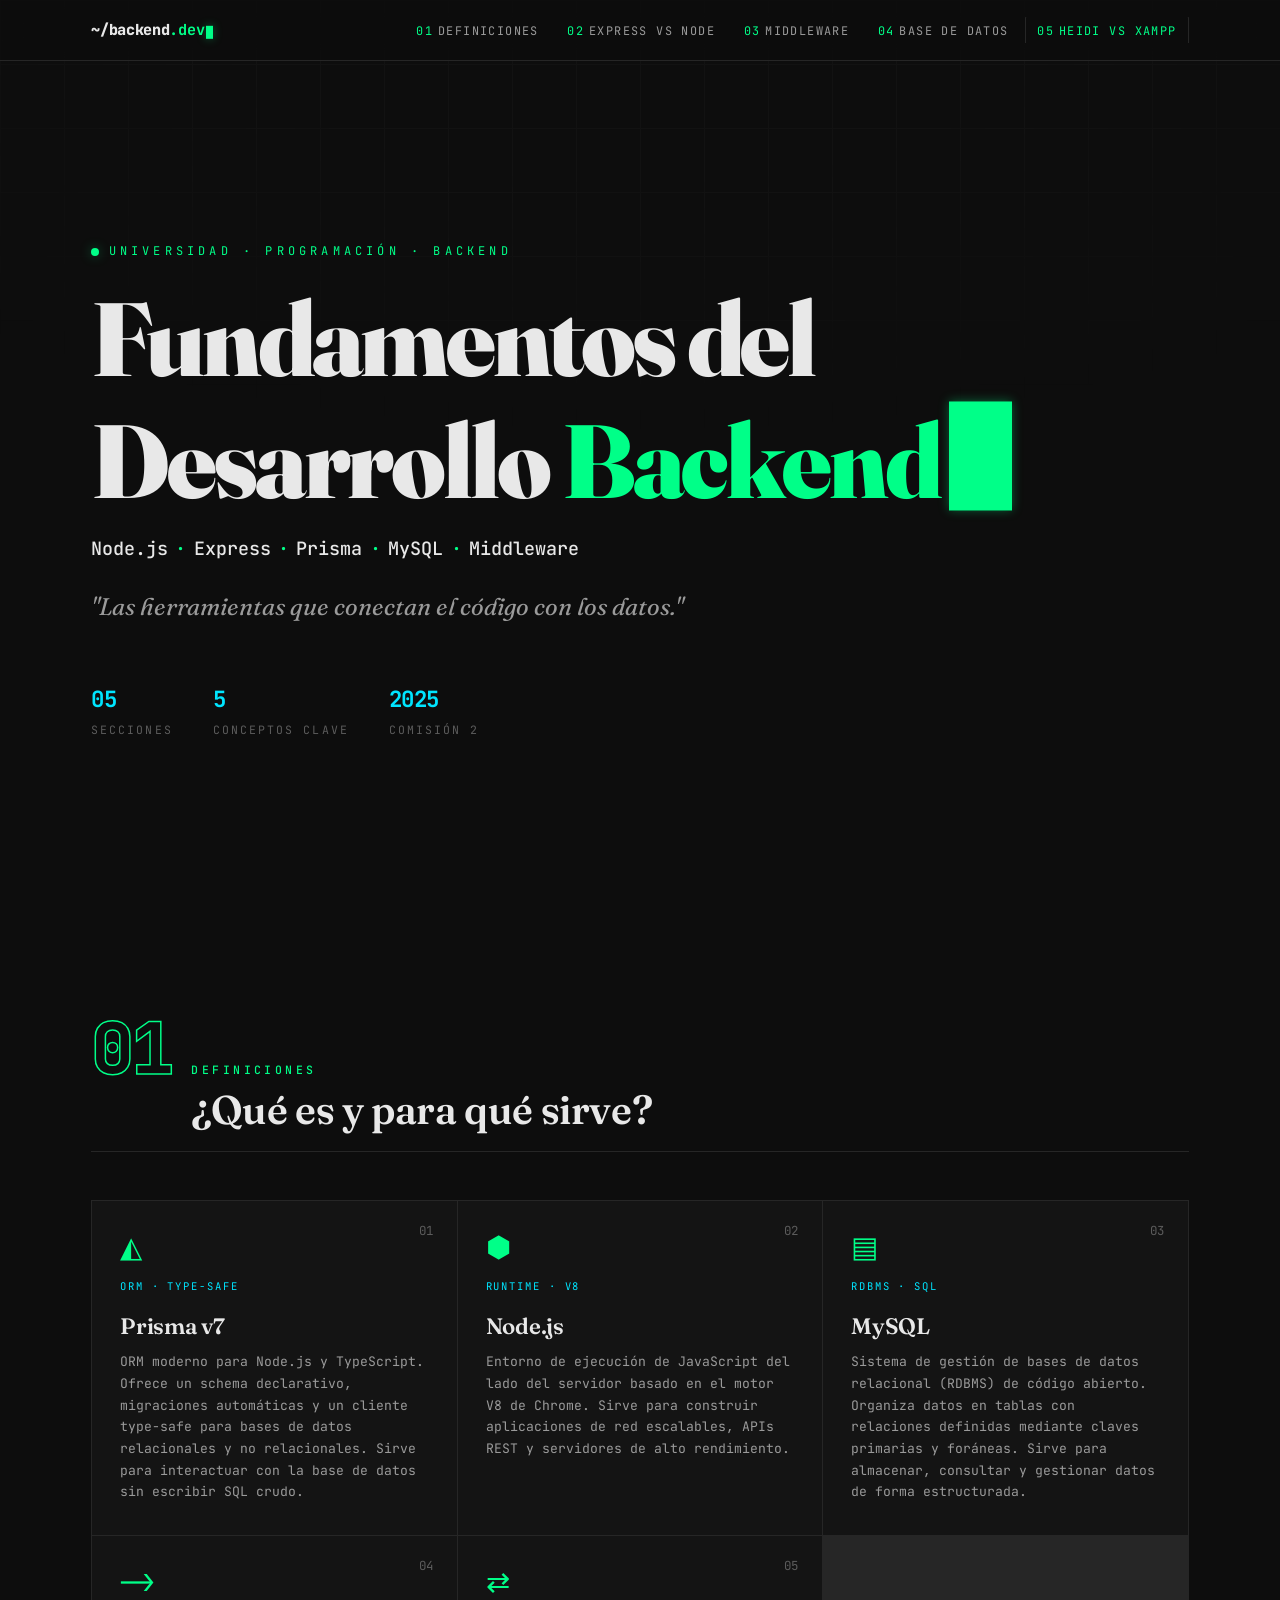
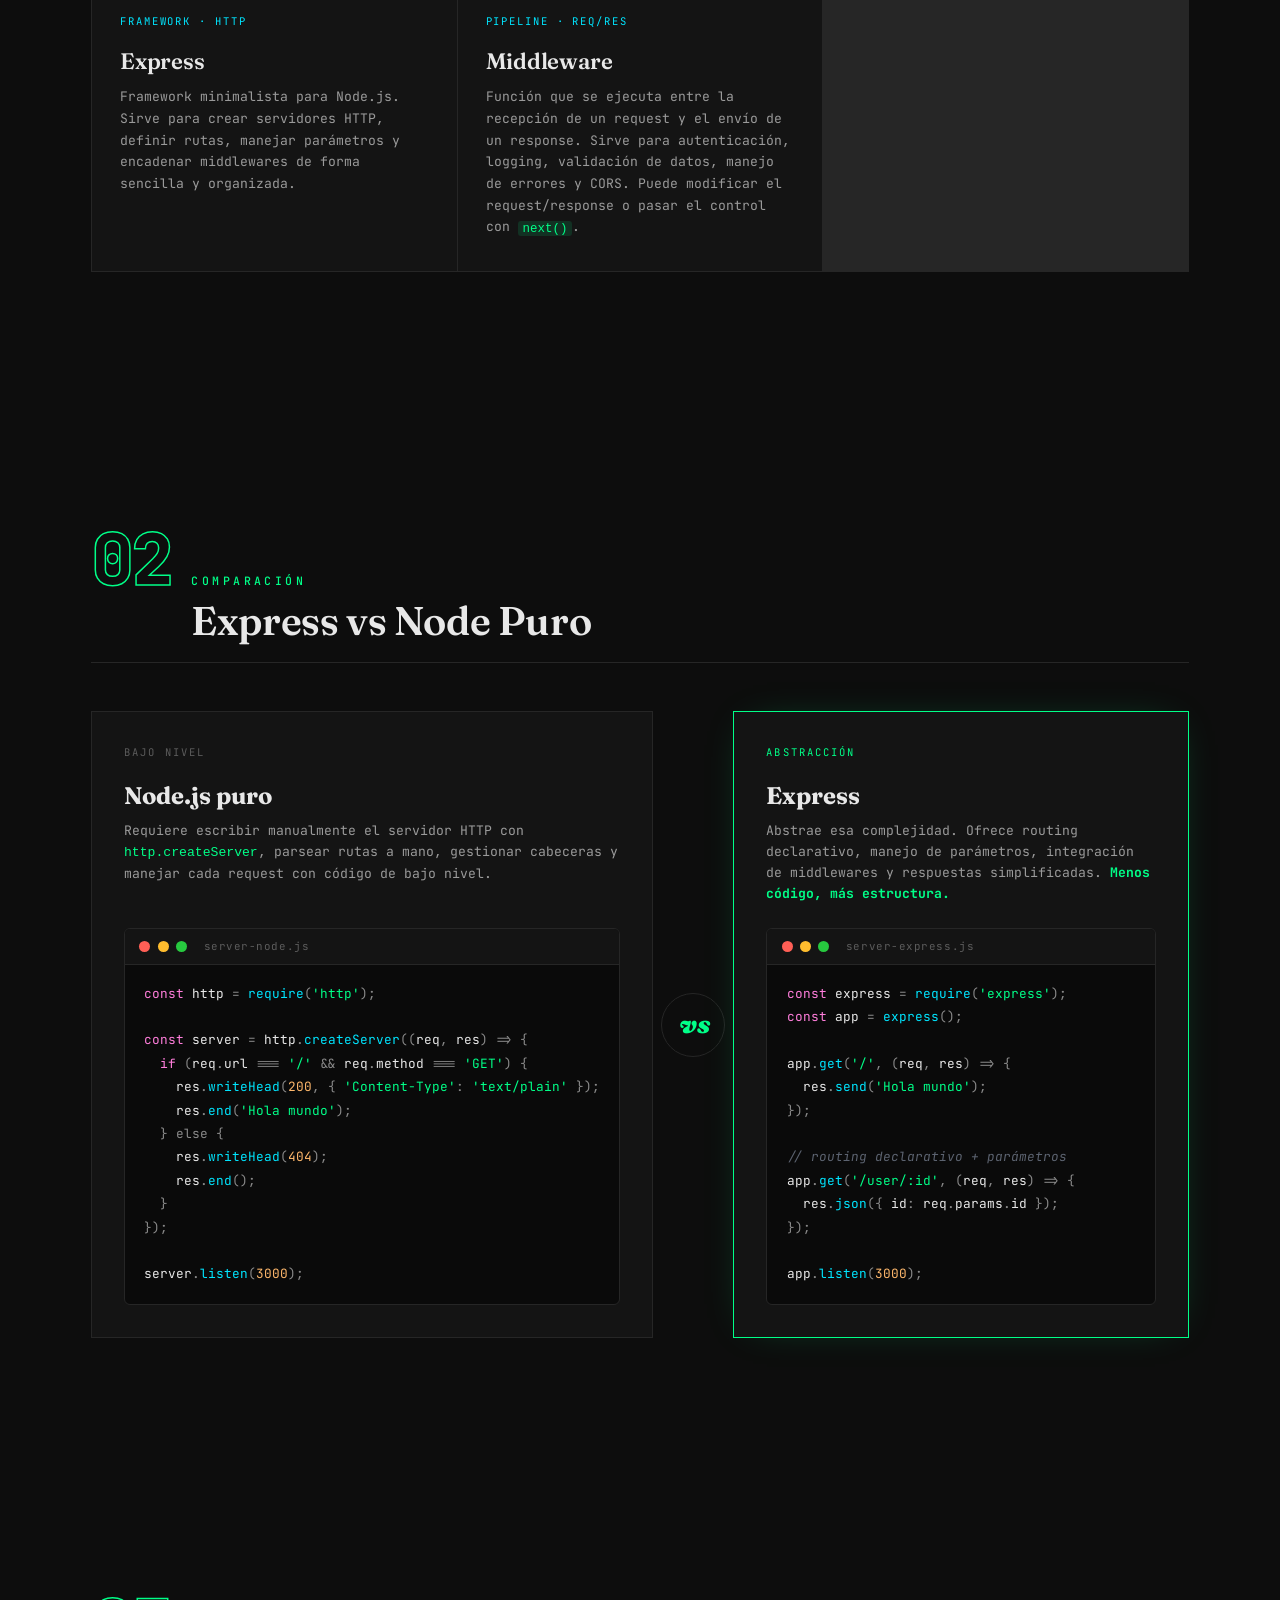
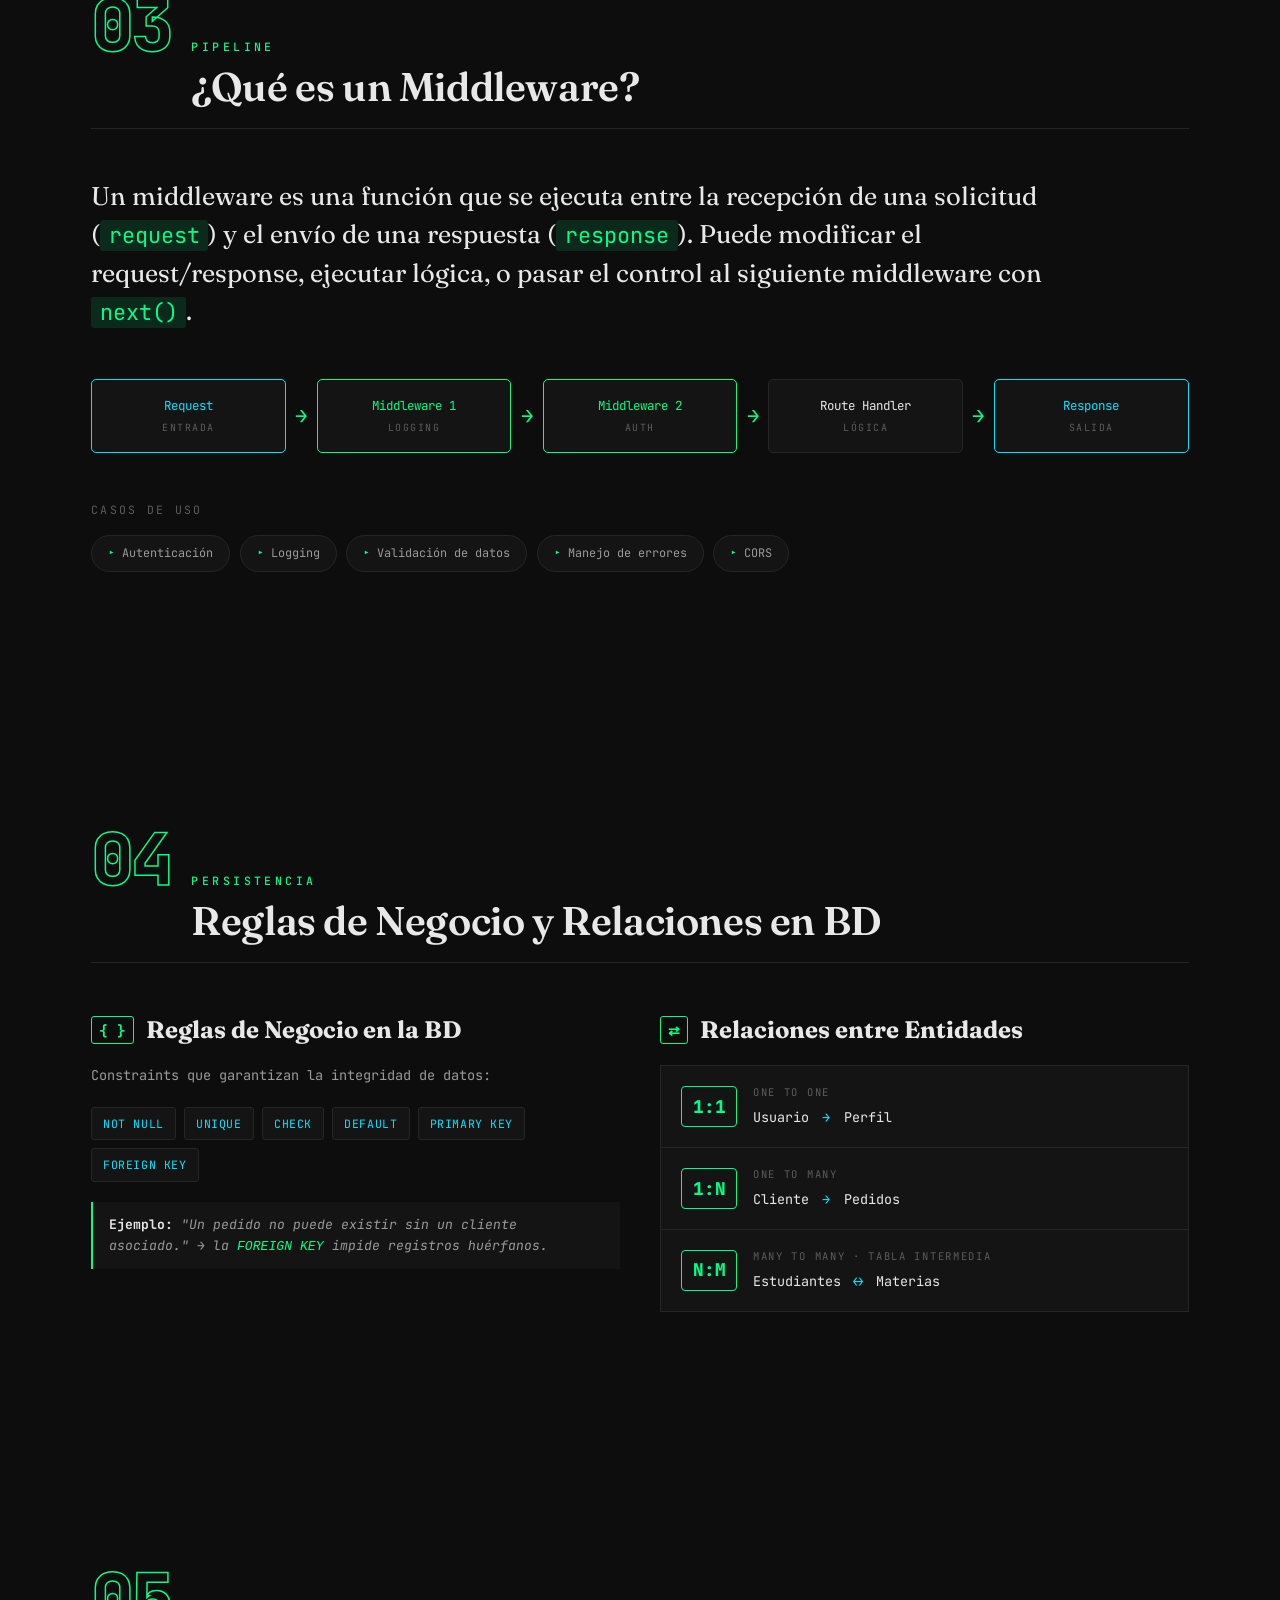
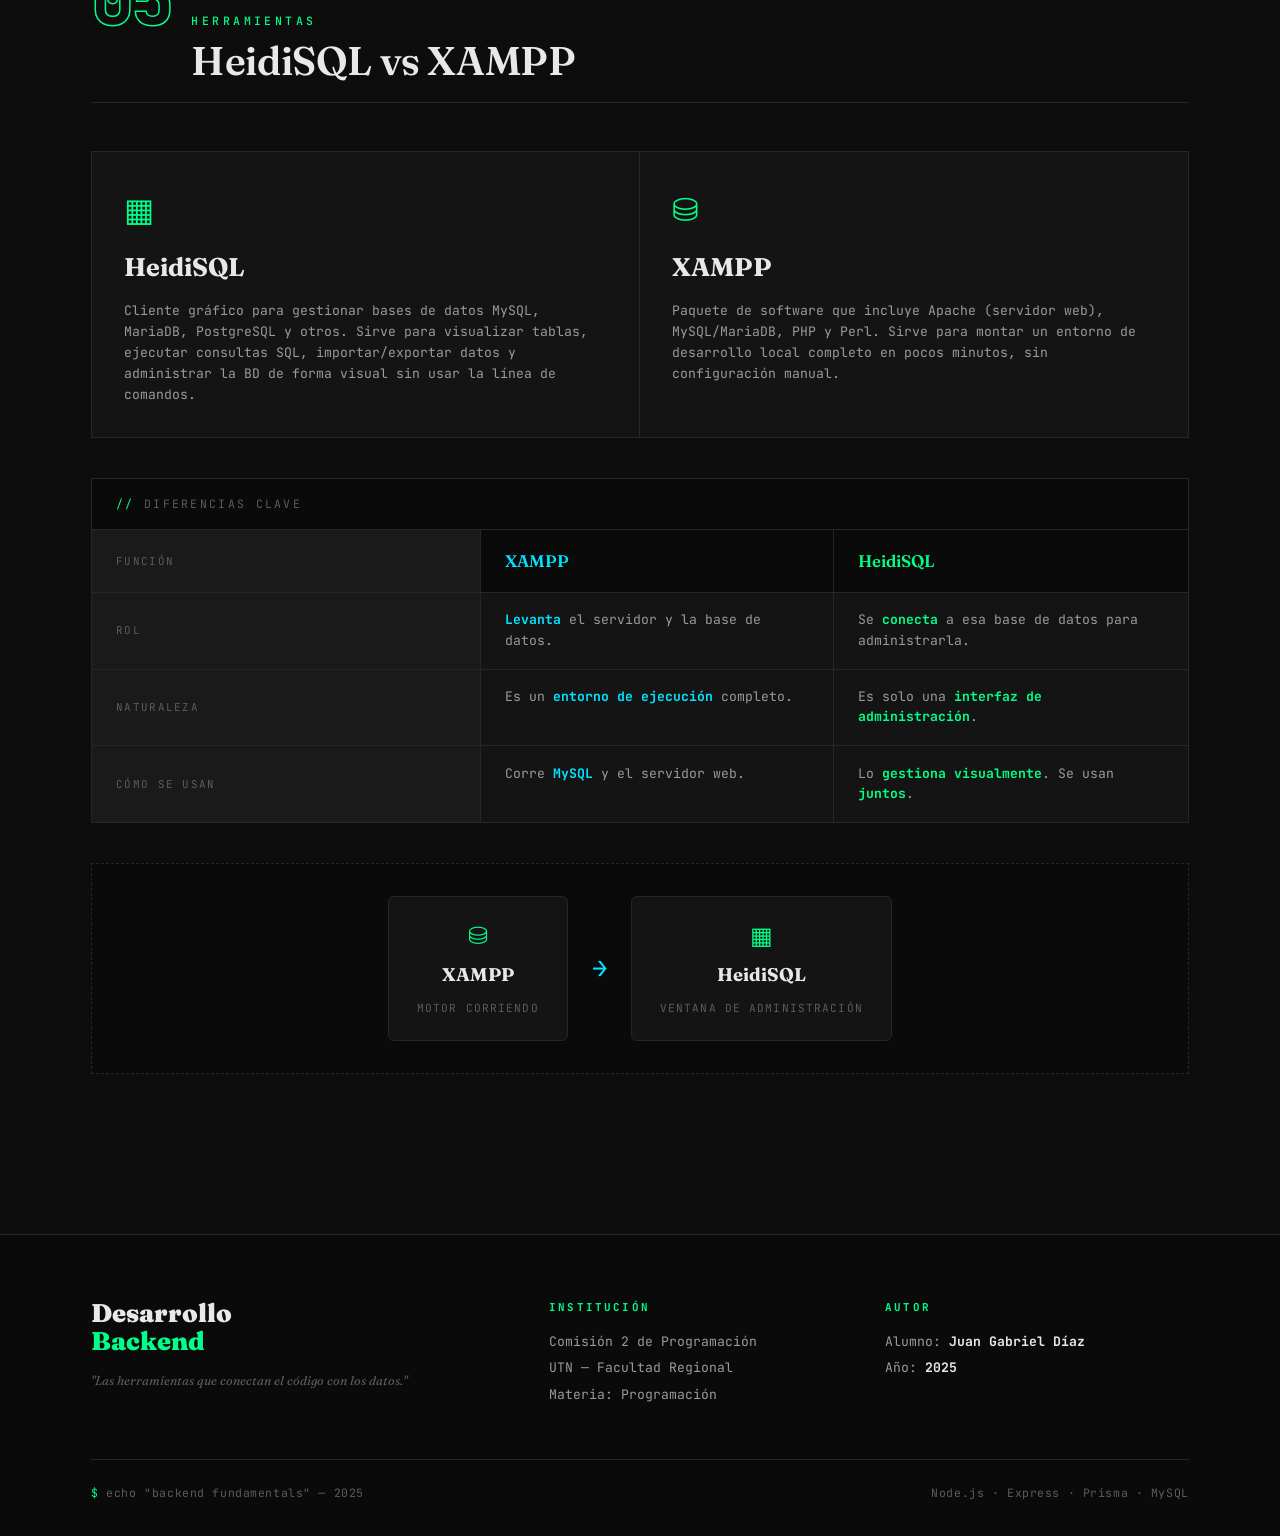
==== index.html @ b5be2f11 "Traducir titulo del proyecto al espanol 'Fundamentos del Desarrollo Backend' en titulo, hero, metaet" ====
<!DOCTYPE html>
<html lang="es">
<head>
<meta charset="UTF-8">
<meta name="viewport" content="width=device-width, initial-scale=1.0">
<title>Fundamentos del Desarrollo Backend</title>
<meta name="description" content="Conceptos fundamentales de desarrollo backend: Node.js, Express, Prisma, MySQL y Middleware. Proyecto educativo de la materia Programación — UTN, Comisión 2. Por Juan Gabriel Díaz.">
<meta name="author" content="Juan Gabriel Díaz">
<meta name="theme-color" content="#0d0d0d">

<!-- Open Graph (Facebook, WhatsApp, LinkedIn, Discord) -->
<meta property="og:type" content="website">
<meta property="og:title" content="Fundamentos del Desarrollo Backend">
<meta property="og:description" content="Node.js · Express · Prisma · MySQL · Middleware — Las herramientas que conectan el código con los datos. Proyecto de Programación, UTN.">
<meta property="og:url" content="https://juandiaz26.github.io/backend-fundamentals/">
<meta property="og:site_name" content="Fundamentos del Desarrollo Backend">
<meta property="og:locale" content="es_AR">

<!-- Twitter / X -->
<meta name="twitter:card" content="summary">
<meta name="twitter:title" content="Fundamentos del Desarrollo Backend">
<meta name="twitter:description" content="Node.js · Express · Prisma · MySQL · Middleware — Proyecto educativo de Programación, UTN. Por Juan Gabriel Díaz.">

<link rel="preconnect" href="https://fonts.googleapis.com">
<link rel="preconnect" href="https://fonts.gstatic.com" crossorigin>
<link href="https://fonts.googleapis.com/css2?family=JetBrains+Mono:wght@400;500;700;800&family=Fraunces:opsz,wght@9..144,400;9..144,600;9..144,900&display=swap" rel="stylesheet">
<link rel="stylesheet" href="css/styles.css">
</head>
<body>

<!-- NAV -->
<nav>
  <div class="nav-inner">
    <div class="brand">~/backend<b>.dev</b><span class="cursor" style="height:0.9em;width:0.5em;vertical-align:middle;"></span></div>
    <ul class="nav-links">
      <li><a href="#definiciones"><span class="n">01</span>Definiciones</a></li>
      <li><a href="#versus"><span class="n">02</span>Express vs Node</a></li>
      <li><a href="#middleware"><span class="n">03</span>Middleware</a></li>
      <li><a href="#bd"><span class="n">04</span>Base de Datos</a></li>
      <li><a href="#tools"><span class="n">05</span>Heidi vs XAMPP</a></li>
    </ul>
  </div>
</nav>

<!-- HERO -->
<header class="hero wrap">
  <div class="hero-tag reveal"><span class="dot"></span> Universidad · Programación · Backend</div>
  <h1 class="reveal d1">Fundamentos del Desarrollo <span class="accent">Backend</span><span class="cursor"></span></h1>
  <p class="hero-sub reveal d2">
    Node.js<span class="sep">·</span>Express<span class="sep">·</span>Prisma<span class="sep">·</span>MySQL<span class="sep">·</span>Middleware
  </p>
  <p class="hero-tagline reveal d3">"Las herramientas que conectan el código con los datos."</p>
  <div class="hero-meta reveal d4">
    <span><b>05</b>secciones</span>
    <span><b>5</b>conceptos clave</span>
    <span><b>2025</b>comisión 2</span>
  </div>
</header>

<!-- SECTION 1 -->
<section id="definiciones" class="section-pad">
  <div class="wrap">
    <div class="sec-head reveal">
      <span class="sec-num">01</span>
      <div>
        <span class="sec-kicker">Definiciones</span>
        <h2 class="sec-title">¿Qué es y para qué sirve?</h2>
      </div>
    </div>

    <div class="cards reveal d1">
      <article class="card">
        <span class="card-idx">01</span>
        <span class="card-glyph">◭</span>
        <span class="card-tag">ORM · Type-safe</span>
        <h3>Prisma v7</h3>
        <p>ORM moderno para Node.js y TypeScript. Ofrece un schema declarativo, migraciones automáticas y un cliente type-safe para bases de datos relacionales y no relacionales. Sirve para interactuar con la base de datos sin escribir SQL crudo.</p>
      </article>

      <article class="card">
        <span class="card-idx">02</span>
        <span class="card-glyph">⬢</span>
        <span class="card-tag">Runtime · V8</span>
        <h3>Node.js</h3>
        <p>Entorno de ejecución de JavaScript del lado del servidor basado en el motor V8 de Chrome. Sirve para construir aplicaciones de red escalables, APIs REST y servidores de alto rendimiento.</p>
      </article>

      <article class="card">
        <span class="card-idx">03</span>
        <span class="card-glyph">▤</span>
        <span class="card-tag">RDBMS · SQL</span>
        <h3>MySQL</h3>
        <p>Sistema de gestión de bases de datos relacional (RDBMS) de código abierto. Organiza datos en tablas con relaciones definidas mediante claves primarias y foráneas. Sirve para almacenar, consultar y gestionar datos de forma estructurada.</p>
      </article>

      <article class="card">
        <span class="card-idx">04</span>
        <span class="card-glyph">⟶</span>
        <span class="card-tag">Framework · HTTP</span>
        <h3>Express</h3>
        <p>Framework minimalista para Node.js. Sirve para crear servidores HTTP, definir rutas, manejar parámetros y encadenar middlewares de forma sencilla y organizada.</p>
      </article>

      <article class="card">
        <span class="card-idx">05</span>
        <span class="card-glyph">⇄</span>
        <span class="card-tag">Pipeline · req/res</span>
        <h3>Middleware</h3>
        <p>Función que se ejecuta entre la recepción de un request y el envío de un response. Sirve para autenticación, logging, validación de datos, manejo de errores y CORS. Puede modificar el request/response o pasar el control con <code>next()</code>.</p>
      </article>
    </div>
  </div>
</section>

<!-- SECTION 2 -->
<section id="versus" class="section-pad">
  <div class="wrap">
    <div class="sec-head reveal">
      <span class="sec-num">02</span>
      <div>
        <span class="sec-kicker">Comparación</span>
        <h2 class="sec-title">Express vs Node Puro</h2>
      </div>
    </div>

    <div class="versus reveal d1">
      <div class="vs-col left">
        <span class="label">Bajo nivel</span>
        <h3>Node.js puro</h3>
        <p>Requiere escribir manualmente el servidor HTTP con <code style="color:var(--accent)">http.createServer</code>, parsear rutas a mano, gestionar cabeceras y manejar cada request con código de bajo nivel.</p>
        <div class="term">
          <div class="term-bar"><span class="d r"></span><span class="d y"></span><span class="d g"></span><span class="name">server-node.js</span></div>
          <pre><code><span class="k">const</span> http <span class="p">=</span> <span class="fn">require</span><span class="p">(</span><span class="s">'http'</span><span class="p">);</span>

<span class="k">const</span> server <span class="p">=</span> http<span class="p">.</span><span class="fn">createServer</span><span class="p">((</span>req<span class="p">,</span> res<span class="p">) =&gt; {</span>
  <span class="k">if</span> <span class="p">(</span>req<span class="p">.</span>url <span class="p">===</span> <span class="s">'/'</span> <span class="p">&amp;&amp;</span> req<span class="p">.</span>method <span class="p">===</span> <span class="s">'GET'</span><span class="p">) {</span>
    res<span class="p">.</span><span class="fn">writeHead</span><span class="p">(</span><span class="num">200</span><span class="p">, {</span> <span class="s">'Content-Type'</span><span class="p">:</span> <span class="s">'text/plain'</span> <span class="p">});</span>
    res<span class="p">.</span><span class="fn">end</span><span class="p">(</span><span class="s">'Hola mundo'</span><span class="p">);</span>
  <span class="p">} else {</span>
    res<span class="p">.</span><span class="fn">writeHead</span><span class="p">(</span><span class="num">404</span><span class="p">);</span>
    res<span class="p">.</span><span class="fn">end</span><span class="p">();</span>
  <span class="p">}</span>
<span class="p">});</span>

server<span class="p">.</span><span class="fn">listen</span><span class="p">(</span><span class="num">3000</span><span class="p">);</span></code></pre>
        </div>
      </div>

      <div class="vs-badge"><span>vs</span></div>

      <div class="vs-col right">
        <span class="label">Abstracción</span>
        <h3>Express</h3>
        <p>Abstrae esa complejidad. Ofrece routing declarativo, manejo de parámetros, integración de middlewares y respuestas simplificadas. <b style="color:var(--accent)">Menos código, más estructura.</b></p>
        <div class="term">
          <div class="term-bar"><span class="d r"></span><span class="d y"></span><span class="d g"></span><span class="name">server-express.js</span></div>
          <pre><code><span class="k">const</span> express <span class="p">=</span> <span class="fn">require</span><span class="p">(</span><span class="s">'express'</span><span class="p">);</span>
<span class="k">const</span> app <span class="p">=</span> <span class="fn">express</span><span class="p">();</span>

app<span class="p">.</span><span class="fn">get</span><span class="p">(</span><span class="s">'/'</span><span class="p">, (</span>req<span class="p">,</span> res<span class="p">) =&gt; {</span>
  res<span class="p">.</span><span class="fn">send</span><span class="p">(</span><span class="s">'Hola mundo'</span><span class="p">);</span>
<span class="p">});</span>

<span class="c">// routing declarativo + parámetros</span>
app<span class="p">.</span><span class="fn">get</span><span class="p">(</span><span class="s">'/user/:id'</span><span class="p">, (</span>req<span class="p">,</span> res<span class="p">) =&gt; {</span>
  res<span class="p">.</span><span class="fn">json</span><span class="p">({</span> id<span class="p">:</span> req<span class="p">.</span>params<span class="p">.</span>id <span class="p">});</span>
<span class="p">});</span>

app<span class="p">.</span><span class="fn">listen</span><span class="p">(</span><span class="num">3000</span><span class="p">);</span></code></pre>
        </div>
      </div>
    </div>
  </div>
</section>

<!-- SECTION 3 -->
<section id="middleware" class="section-pad">
  <div class="wrap">
    <div class="sec-head reveal">
      <span class="sec-num">03</span>
      <div>
        <span class="sec-kicker">Pipeline</span>
        <h2 class="sec-title">¿Qué es un Middleware?</h2>
      </div>
    </div>

    <p class="flow-def reveal d1">
      Un middleware es una función que se ejecuta entre la recepción de una solicitud
      (<code>request</code>) y el envío de una respuesta (<code>response</code>). Puede modificar el
      request/response, ejecutar lógica, o pasar el control al siguiente middleware con <code>next()</code>.
    </p>

    <div class="flow reveal d2">
      <div class="flow-node endpt">Request<small>entrada</small></div>
      <div class="flow-arrow">→</div>
      <div class="flow-node mw">Middleware 1<small>logging</small></div>
      <div class="flow-arrow">→</div>
      <div class="flow-node mw">Middleware 2<small>auth</small></div>
      <div class="flow-arrow">→</div>
      <div class="flow-node">Route Handler<small>lógica</small></div>
      <div class="flow-arrow">→</div>
      <div class="flow-node endpt">Response<small>salida</small></div>
    </div>

    <div class="reveal d3">
      <p style="font-size:0.72rem;text-transform:uppercase;letter-spacing:0.2em;color:var(--text-faint);margin-bottom:1rem;">Casos de uso</p>
      <div class="usecases">
        <span class="chip">Autenticación</span>
        <span class="chip">Logging</span>
        <span class="chip">Validación de datos</span>
        <span class="chip">Manejo de errores</span>
        <span class="chip">CORS</span>
      </div>
    </div>
  </div>
</section>

<!-- SECTION 4 -->
<section id="bd" class="section-pad">
  <div class="wrap">
    <div class="sec-head reveal">
      <span class="sec-num">04</span>
      <div>
        <span class="sec-kicker">Persistencia</span>
        <h2 class="sec-title">Reglas de Negocio y Relaciones en BD</h2>
      </div>
    </div>

    <div class="grid-2">
      <div class="reveal d1">
        <h3 class="sub-h"><span class="marker">{ }</span> Reglas de Negocio en la BD</h3>
        <p style="font-size:0.85rem;color:var(--text-dim);margin-bottom:1.25rem;">
          Constraints que garantizan la integridad de datos:
        </p>
        <ul class="constraints">
          <li>NOT NULL</li>
          <li>UNIQUE</li>
          <li>CHECK</li>
          <li>DEFAULT</li>
          <li>PRIMARY KEY</li>
          <li>FOREIGN KEY</li>
        </ul>
        <div class="note">
          <b>Ejemplo:</b> "Un pedido no puede existir sin un cliente asociado." → la <code style="color:var(--accent)">FOREIGN KEY</code> impide registros huérfanos.
        </div>
      </div>

      <div class="reveal d2">
        <h3 class="sub-h"><span class="marker">⇄</span> Relaciones entre Entidades</h3>
        <div class="rel-list">
          <div class="rel">
            <span class="type">1:1</span>
            <div>
              <span class="rel-name">One to One</span>
              <span class="rel-ex">Usuario <span class="arrow">→</span> Perfil</span>
            </div>
          </div>
          <div class="rel">
            <span class="type">1:N</span>
            <div>
              <span class="rel-name">One to Many</span>
              <span class="rel-ex">Cliente <span class="arrow">→</span> Pedidos</span>
            </div>
          </div>
          <div class="rel">
            <span class="type">N:M</span>
            <div>
              <span class="rel-name">Many to Many · tabla intermedia</span>
              <span class="rel-ex">Estudiantes <span class="arrow">↔</span> Materias</span>
            </div>
          </div>
        </div>
      </div>
    </div>
  </div>
</section>

<!-- SECTION 5 -->
<section id="tools" class="section-pad">
  <div class="wrap">
    <div class="sec-head reveal">
      <span class="sec-num">05</span>
      <div>
        <span class="sec-kicker">Herramientas</span>
        <h2 class="sec-title">HeidiSQL vs XAMPP</h2>
      </div>
    </div>

    <div class="tool-grid reveal d1">
      <div class="tool">
        <span class="icon">▦</span>
        <h3>HeidiSQL</h3>
        <p>Cliente gráfico para gestionar bases de datos MySQL, MariaDB, PostgreSQL y otros. Sirve para visualizar tablas, ejecutar consultas SQL, importar/exportar datos y administrar la BD de forma visual sin usar la línea de comandos.</p>
      </div>
      <div class="tool">
        <span class="icon">⛁</span>
        <h3>XAMPP</h3>
        <p>Paquete de software que incluye Apache (servidor web), MySQL/MariaDB, PHP y Perl. Sirve para montar un entorno de desarrollo local completo en pocos minutos, sin configuración manual.</p>
      </div>
    </div>

    <div class="diffs reveal d2">
      <div class="diff-title"><span class="accent">//</span> Diferencias clave</div>
      <div class="diff-table">
        <div class="diff-cell crit">Función</div>
        <div class="diff-cell head xampp">XAMPP</div>
        <div class="diff-cell head heidi">HeidiSQL</div>

        <div class="diff-cell crit">Rol</div>
        <div class="diff-cell"><em>Levanta</em> el servidor y la base de datos.</div>
        <div class="diff-cell">Se <em>conecta</em> a esa base de datos para administrarla.</div>

        <div class="diff-cell crit">Naturaleza</div>
        <div class="diff-cell">Es un <em>entorno de ejecución</em> completo.</div>
        <div class="diff-cell">Es solo una <em>interfaz de administración</em>.</div>

        <div class="diff-cell crit">Cómo se usan</div>
        <div class="diff-cell">Corre <b>MySQL</b> y el servidor web.</div>
        <div class="diff-cell">Lo <em>gestiona visualmente</em>. Se usan <b>juntos</b>.</div>
      </div>
    </div>

    <div class="pipe reveal d3">
      <div class="pipe-box">
        <span class="pb-icon">⛁</span>
        <b>XAMPP</b>
        <small>motor corriendo</small>
      </div>
      <span class="pipe-arrow">→</span>
      <div class="pipe-box">
        <span class="pb-icon">▦</span>
        <b>HeidiSQL</b>
        <small>ventana de administración</small>
      </div>
    </div>
  </div>
</section>

<!-- FOOTER -->
<footer>
  <div class="wrap">
    <div class="foot-grid">
      <div class="reveal">
        <div class="foot-brand">Desarrollo<br><span class="accent">Backend</span></div>
        <p style="font-size:0.78rem;color:var(--text-faint);margin-top:1rem;font-style:italic;font-family:var(--serif);">"Las herramientas que conectan el código con los datos."</p>
      </div>
      <div class="foot-col reveal d1">
        <h4>Institución</h4>
        <p>Comisión 2 de Programación</p>
        <p>UTN — Facultad Regional</p>
        <p>Materia: Programación</p>
      </div>
      <div class="foot-col reveal d2">
        <h4>Autor</h4>
        <p>Alumno: <b>Juan Gabriel Díaz</b></p>
        <p>Año: <b>2025</b></p>
      </div>
    </div>
    <div class="foot-bottom">
      <span><span class="accent">$</span> echo "backend fundamentals" — 2025</span>
      <span>Node.js · Express · Prisma · MySQL</span>
    </div>
  </div>
</footer>

<script src="js/main.js"></script>
</body>
</html>
---- css/styles.css ----
/* =============================================================
   Fundamentos del Desarrollo Backend — Hoja de estilos
   Tema: dark / editorial-terminal
   ============================================================= */

:root {
  /* Color system */
  --bg:            #0d0d0d;
  --bg-elev:       #141414;
  --bg-elev-2:     #1a1a1a;
  --bg-term:       #0a0a0a;
  --border:        #262626;
  --border-soft:   #1f1f1f;
  --text:          #e8e8e8;
  --text-dim:      #9a9a9a;
  --text-faint:    #5c5c5c;
  --accent:        #00ff88;
  --accent-2:      #00e5ff;
  --accent-dim:    rgba(0, 255, 136, 0.12);
  --accent-glow:   rgba(0, 255, 136, 0.35);
  /* Syntax */
  --syn-key:       #ff7edb;
  --syn-fn:        #00e5ff;
  --syn-str:       #00ff88;
  --syn-com:       #5c6370;
  --syn-num:       #ffb86c;
  --syn-punct:     #8a8a8a;

  --mono: 'JetBrains Mono', ui-monospace, 'SF Mono', Menlo, monospace;
  --serif: 'Fraunces', Georgia, serif;

  --maxw: 1200px;
  --gutter: clamp(1.25rem, 4vw, 4rem);
}

* { margin: 0; padding: 0; box-sizing: border-box; }

html { scroll-behavior: smooth; scroll-padding-top: 72px; }

body {
  background: var(--bg);
  color: var(--text);
  font-family: var(--mono);
  line-height: 1.6;
  -webkit-font-smoothing: antialiased;
  overflow-x: hidden;
}

/* subtle scanline / grid background */
body::before {
  content: "";
  position: fixed;
  inset: 0;
  z-index: 0;
  pointer-events: none;
  background-image:
    linear-gradient(var(--border-soft) 1px, transparent 1px),
    linear-gradient(90deg, var(--border-soft) 1px, transparent 1px);
  background-size: 64px 64px;
  opacity: 0.35;
  mask-image: radial-gradient(ellipse 100% 60% at 50% 0%, #000 30%, transparent 80%);
}

::selection { background: var(--accent); color: #000; }

a { color: inherit; text-decoration: none; }

/* ---------- Layout helpers ---------- */
.wrap {
  max-width: var(--maxw);
  margin: 0 auto;
  padding-inline: var(--gutter);
  position: relative;
  z-index: 1;
}

section { position: relative; z-index: 1; }

.section-pad { padding-block: clamp(4rem, 10vw, 8rem); }

/* ---------- Section headers ---------- */
.sec-head {
  display: flex;
  align-items: baseline;
  gap: 1.25rem;
  margin-bottom: 3rem;
  border-bottom: 1px solid var(--border);
  padding-bottom: 1.25rem;
  flex-wrap: wrap;
}
.sec-num {
  font-family: var(--mono);
  font-weight: 800;
  font-size: clamp(2.5rem, 6vw, 4.5rem);
  line-height: 0.9;
  color: transparent;
  -webkit-text-stroke: 1.5px var(--accent);
  letter-spacing: -0.04em;
}
.sec-title {
  font-family: var(--serif);
  font-weight: 600;
  font-size: clamp(1.5rem, 3.5vw, 2.5rem);
  line-height: 1.05;
  letter-spacing: -0.01em;
}
.sec-kicker {
  display: block;
  font-family: var(--mono);
  font-size: 0.72rem;
  text-transform: uppercase;
  letter-spacing: 0.3em;
  color: var(--accent);
  margin-bottom: 0.6rem;
  font-weight: 500;
}

/* ---------- Nav ---------- */
nav {
  position: sticky;
  top: 0;
  z-index: 100;
  background: rgba(13, 13, 13, 0.78);
  backdrop-filter: blur(14px);
  border-bottom: 1px solid var(--border);
}
.nav-inner {
  max-width: var(--maxw);
  margin: 0 auto;
  padding: 0 var(--gutter);
  height: 60px;
  display: flex;
  align-items: center;
  justify-content: space-between;
  gap: 1rem;
}
.brand {
  font-family: var(--mono);
  font-weight: 800;
  font-size: 0.95rem;
  letter-spacing: -0.02em;
  white-space: nowrap;
}
.brand b { color: var(--accent); }
.brand .blink { color: var(--accent); }
.nav-links {
  display: flex;
  gap: 0.25rem;
  list-style: none;
  overflow-x: auto;
  scrollbar-width: none;
}
.nav-links::-webkit-scrollbar { display: none; }
.nav-links a {
  font-size: 0.74rem;
  text-transform: uppercase;
  letter-spacing: 0.12em;
  color: var(--text-dim);
  padding: 0.45rem 0.7rem;
  border: 1px solid transparent;
  border-radius: 3px;
  transition: color .2s, border-color .2s, background .2s;
  white-space: nowrap;
}
.nav-links a:hover { color: var(--accent); border-color: var(--border); background: var(--bg-elev); }
.nav-links a .n { color: var(--accent); margin-right: 0.4em; }

/* ---------- Hero ---------- */
.hero {
  min-height: 92vh;
  display: flex;
  flex-direction: column;
  justify-content: center;
  padding-block: 6rem 4rem;
}
.hero-tag {
  font-size: 0.75rem;
  text-transform: uppercase;
  letter-spacing: 0.35em;
  color: var(--accent);
  margin-bottom: 1.75rem;
  display: flex;
  align-items: center;
  gap: 0.6rem;
}
.hero-tag .dot {
  width: 8px; height: 8px; border-radius: 50%;
  background: var(--accent);
  box-shadow: 0 0 12px var(--accent-glow);
  animation: pulse 1.8s ease-in-out infinite;
}
@keyframes pulse { 0%,100%{opacity:1} 50%{opacity:0.25} }

.hero h1 {
  font-family: var(--serif);
  font-weight: 900;
  font-size: clamp(2.6rem, 9vw, 6.5rem);
  line-height: 0.95;
  letter-spacing: -0.03em;
  margin-bottom: 1.5rem;
  max-width: 16ch;
}
.hero h1 .accent { color: var(--accent); }
.hero-sub {
  font-family: var(--mono);
  font-size: clamp(0.85rem, 2.2vw, 1.15rem);
  color: var(--text);
  margin-bottom: 1.5rem;
  font-weight: 500;
}
.hero-sub .sep { color: var(--accent); padding: 0 0.4em; }
.hero-tagline {
  font-family: var(--serif);
  font-style: italic;
  font-size: clamp(1.05rem, 2.5vw, 1.5rem);
  color: var(--text-dim);
  max-width: 40ch;
}
.cursor {
  display: inline-block;
  width: 0.6em;
  height: 1.05em;
  background: var(--accent);
  margin-left: 0.1em;
  transform: translateY(0.12em);
  animation: blink 1.05s steps(1) infinite;
  box-shadow: 0 0 10px var(--accent-glow);
}
@keyframes blink { 0%,50%{opacity:1} 50.01%,100%{opacity:0} }

.hero-meta {
  margin-top: 3.5rem;
  display: flex;
  gap: 2.5rem;
  flex-wrap: wrap;
  font-size: 0.72rem;
  text-transform: uppercase;
  letter-spacing: 0.18em;
  color: var(--text-faint);
}
.hero-meta span b { color: var(--accent-2); display:block; font-size: 1.4rem; letter-spacing: -0.02em; margin-bottom: 0.2rem; }

/* ---------- Concept cards (S1) ---------- */
.cards {
  display: grid;
  grid-template-columns: repeat(auto-fill, minmax(280px, 1fr));
  gap: 1px;
  background: var(--border);
  border: 1px solid var(--border);
}
.card {
  background: var(--bg-elev);
  padding: 2rem 1.75rem;
  position: relative;
  transition: background .25s, transform .25s;
  overflow: hidden;
}
.card::after {
  content: "";
  position: absolute;
  left: 0; bottom: 0;
  width: 100%; height: 2px;
  background: var(--accent);
  transform: scaleX(0);
  transform-origin: left;
  transition: transform .3s ease;
}
.card:hover { background: var(--bg-elev-2); }
.card:hover::after { transform: scaleX(1); }
.card-glyph {
  font-family: var(--mono);
  font-size: 1.8rem;
  color: var(--accent);
  margin-bottom: 1rem;
  display: block;
  line-height: 1;
}
.card-idx {
  position: absolute;
  top: 1.25rem; right: 1.5rem;
  font-family: var(--mono);
  font-size: 0.78rem;
  color: var(--text-faint);
}
.card h3 {
  font-family: var(--serif);
  font-weight: 600;
  font-size: 1.4rem;
  margin-bottom: 0.4rem;
  letter-spacing: -0.01em;
}
.card .card-tag {
  font-size: 0.66rem;
  text-transform: uppercase;
  letter-spacing: 0.18em;
  color: var(--accent-2);
  margin-bottom: 0.9rem;
  display: block;
}
.card p {
  font-size: 0.82rem;
  color: var(--text-dim);
  line-height: 1.65;
}
.card p code {
  background: var(--accent-dim);
  color: var(--accent);
  padding: 0.05em 0.4em;
  border-radius: 3px;
  font-size: 0.95em;
}

/* ---------- Terminal blocks ---------- */
.term {
  background: var(--bg-term);
  border: 1px solid var(--border);
  border-radius: 6px;
  overflow: hidden;
  font-size: 0.8rem;
}
.term-bar {
  background: var(--bg-elev);
  border-bottom: 1px solid var(--border);
  padding: 0.55rem 0.9rem;
  display: flex;
  align-items: center;
  gap: 0.45rem;
}
.term-bar .d { width: 11px; height: 11px; border-radius: 50%; background: #333; }
.term-bar .d.r { background: #ff5f56; }
.term-bar .d.y { background: #ffbd2e; }
.term-bar .d.g { background: #27c93f; }
.term-bar .name {
  margin-left: 0.6rem;
  font-size: 0.68rem;
  color: var(--text-faint);
  letter-spacing: 0.05em;
}
.term pre {
  padding: 1.1rem 1.2rem;
  overflow-x: auto;
  line-height: 1.75;
  tab-size: 2;
}
.term code { font-family: var(--mono); white-space: pre; }
.k { color: var(--syn-key); }
.fn { color: var(--syn-fn); }
.s { color: var(--syn-str); }
.c { color: var(--syn-com); font-style: italic; }
.num { color: var(--syn-num); }
.p { color: var(--syn-punct); }

/* ---------- Versus (S2) ---------- */
.versus {
  display: grid;
  grid-template-columns: 1fr auto 1fr;
  gap: 0;
  align-items: stretch;
}
.vs-col {
  background: var(--bg-elev);
  border: 1px solid var(--border);
  padding: 2rem;
  display: flex;
  flex-direction: column;
}
.vs-col.right { border-color: var(--accent); box-shadow: 0 0 40px -20px var(--accent-glow); }
.vs-col h3 {
  font-family: var(--serif);
  font-size: 1.5rem;
  margin-bottom: 0.3rem;
}
.vs-col .label {
  font-size: 0.66rem;
  text-transform: uppercase;
  letter-spacing: 0.2em;
  margin-bottom: 1rem;
  color: var(--text-faint);
}
.vs-col.right .label { color: var(--accent); }
.vs-col p { font-size: 0.82rem; color: var(--text-dim); margin-bottom: 1.5rem; flex: 1; }
.vs-badge {
  display: flex;
  align-items: center;
  justify-content: center;
  padding: 1rem 0.5rem;
}
.vs-badge span {
  font-family: var(--serif);
  font-style: italic;
  font-weight: 900;
  font-size: 1.6rem;
  line-height: 1;
  color: var(--accent);
  background: var(--bg);
  border: 1px solid var(--border);
  width: 64px; height: 64px;
  display: flex; align-items: center; justify-content: center;
  border-radius: 50%;
  /* compensa la inclinación de la cursiva para centrar el glifo */
  text-indent: 0.1em;
}

/* ---------- Flow diagram (S3) ---------- */
.flow-def {
  font-family: var(--serif);
  font-size: clamp(1.1rem, 2.5vw, 1.6rem);
  line-height: 1.5;
  color: var(--text);
  max-width: 60ch;
  margin-bottom: 3rem;
}
.flow-def code {
  font-family: var(--mono);
  color: var(--accent);
  font-size: 0.85em;
  background: var(--accent-dim);
  padding: 0.05em 0.4em;
  border-radius: 3px;
}
.flow {
  display: flex;
  align-items: center;
  gap: 0;
  flex-wrap: wrap;
  margin-bottom: 3rem;
}
.flow-node {
  background: var(--bg-elev);
  border: 1px solid var(--border);
  padding: 1rem 1.25rem;
  border-radius: 5px;
  font-size: 0.78rem;
  text-align: center;
  flex: 1;
  min-width: 110px;
  transition: border-color .25s, transform .25s, box-shadow .25s;
}
.flow-node small { display: block; color: var(--text-faint); font-size: 0.62rem; text-transform: uppercase; letter-spacing: 0.15em; margin-top: 0.25rem; }
.flow-node.mw { border-color: var(--accent); color: var(--accent); }
.flow-node.endpt { border-color: var(--accent-2); color: var(--accent-2); }
.flow-node:hover { transform: translateY(-3px); box-shadow: 0 6px 24px -12px var(--accent-glow); }
.flow-arrow {
  color: var(--accent);
  font-size: 1.3rem;
  padding: 0 0.6rem;
  flex: 0 0 auto;
}
.usecases {
  display: flex;
  flex-wrap: wrap;
  gap: 0.6rem;
}
.chip {
  border: 1px solid var(--border);
  background: var(--bg-elev);
  padding: 0.5rem 1rem;
  border-radius: 50px;
  font-size: 0.74rem;
  color: var(--text-dim);
  transition: all .2s;
}
.chip::before { content: "▸ "; color: var(--accent); }
.chip:hover { border-color: var(--accent); color: var(--text); }

/* ---------- Rules & relations (S4) ---------- */
.grid-2 {
  display: grid;
  grid-template-columns: 1fr 1fr;
  gap: 2.5rem;
}
.sub-h {
  font-family: var(--serif);
  font-size: 1.5rem;
  margin-bottom: 1rem;
  display: flex;
  align-items: center;
  gap: 0.7rem;
}
.sub-h .marker { color: var(--accent); font-family: var(--mono); font-size: 0.9rem; border: 1px solid var(--accent); border-radius: 3px; padding: 0.1em 0.5em; }
.constraints { list-style: none; display: flex; flex-wrap: wrap; gap: 0.5rem; margin-bottom: 1.25rem; }
.constraints li {
  font-family: var(--mono);
  font-size: 0.72rem;
  background: var(--bg-elev);
  border: 1px solid var(--border);
  padding: 0.4rem 0.7rem;
  border-radius: 3px;
  color: var(--accent-2);
  letter-spacing: 0.05em;
}
.note {
  border-left: 2px solid var(--accent);
  padding: 0.75rem 1rem;
  background: var(--bg-elev);
  font-size: 0.82rem;
  color: var(--text-dim);
  font-style: italic;
}
.note b { color: var(--text); font-style: normal; }

.rel-list { display: flex; flex-direction: column; gap: 1px; background: var(--border); border: 1px solid var(--border); }
.rel {
  background: var(--bg-elev);
  padding: 1.1rem 1.25rem;
  display: grid;
  grid-template-columns: auto 1fr;
  gap: 1rem;
  align-items: center;
  transition: background .2s;
}
.rel:hover { background: var(--bg-elev-2); }
.rel .type {
  font-family: var(--mono);
  font-weight: 800;
  font-size: 1.1rem;
  color: var(--accent);
  border: 1px solid var(--accent);
  border-radius: 4px;
  padding: 0.35rem 0.6rem;
  white-space: nowrap;
  min-width: 56px;
  text-align: center;
}
.rel .rel-name { font-size: 0.66rem; text-transform: uppercase; letter-spacing: 0.16em; color: var(--text-faint); display: block; margin-bottom: 0.2rem; }
.rel .rel-ex { font-family: var(--mono); font-size: 0.84rem; color: var(--text); }
.rel .rel-ex .arrow { color: var(--accent-2); padding: 0 0.4em; }

/* ---------- Heidi vs XAMPP (S5) ---------- */
.tool-grid { display: grid; grid-template-columns: 1fr 1fr; gap: 1px; background: var(--border); border: 1px solid var(--border); }
.tool {
  background: var(--bg-elev);
  padding: 2rem;
}
.tool .icon { font-family: var(--mono); font-size: 2rem; color: var(--accent); display:block; margin-bottom: 0.75rem; }
.tool h3 { font-family: var(--serif); font-size: 1.6rem; margin-bottom: 0.75rem; }
.tool p { font-size: 0.82rem; color: var(--text-dim); }
.diffs {
  margin-top: 2.5rem;
  border: 1px solid var(--border);
  overflow: hidden;
}
.diff-title {
  font-size: 0.72rem;
  text-transform: uppercase;
  letter-spacing: 0.2em;
  color: var(--text-faint);
  padding: 1rem 1.5rem;
  border-bottom: 1px solid var(--border);
  background: var(--bg-term);
}
.diff-title .accent { color: var(--accent); }
/* comparison table: criterion | XAMPP | HeidiSQL */
.diff-table { display: grid; grid-template-columns: 1.1fr 1fr 1fr; }
.diff-cell {
  padding: 1.1rem 1.5rem;
  font-size: 0.82rem;
  color: var(--text-dim);
  background: var(--bg-elev);
  border-bottom: 1px solid var(--border);
  border-right: 1px solid var(--border);
  line-height: 1.55;
}
.diff-cell:nth-child(3n) { border-right: none; }
.diff-table > .diff-cell:nth-last-child(-n+3) { border-bottom: none; }
.diff-cell.crit {
  font-family: var(--mono);
  font-size: 0.68rem;
  text-transform: uppercase;
  letter-spacing: 0.12em;
  color: var(--text-faint);
  background: var(--bg-elev-2);
  display: flex;
  align-items: center;
}
.diff-cell.head {
  font-family: var(--serif);
  font-size: 1.05rem;
  font-weight: 600;
  color: var(--text);
  background: var(--bg-term);
}
.diff-cell.head.xampp { color: var(--accent-2); }
.diff-cell.head.heidi { color: var(--accent); }
.diff-cell em { font-style: normal; font-weight: 700; }
/* palabras fuertes coloreadas según la columna:
   columna XAMPP (3n+2) en cyan, columna HeidiSQL (3n) en verde */
.diff-cell:nth-child(3n+2) em,
.diff-cell:nth-child(3n+2) b { color: var(--accent-2); }
.diff-cell:nth-child(3n) em,
.diff-cell:nth-child(3n) b { color: var(--accent); }
.pipe {
  display: flex;
  align-items: center;
  justify-content: center;
  gap: 1.5rem;
  flex-wrap: wrap;
  margin-top: 2.5rem;
  padding: 2rem;
  border: 1px dashed var(--border);
  background: var(--bg-term);
}
.pipe-box {
  text-align: center;
  padding: 1.25rem 1.75rem;
  border: 1px solid var(--border);
  border-radius: 6px;
  background: var(--bg-elev);
  min-width: 180px;
}
.pipe-box .pb-icon { font-size: 1.5rem; color: var(--accent); }
.pipe-box b { display: block; font-family: var(--serif); font-size: 1.15rem; margin: 0.3rem 0; }
.pipe-box small { font-size: 0.7rem; color: var(--text-faint); text-transform: uppercase; letter-spacing: 0.1em; }
.pipe-arrow { font-size: 1.6rem; color: var(--accent-2); }

/* ---------- Footer ---------- */
footer {
  border-top: 1px solid var(--border);
  background: var(--bg-term);
  padding-block: 4rem 3rem;
  margin-top: 2rem;
}
.foot-grid {
  display: grid;
  grid-template-columns: 1.4fr 1fr 1fr;
  gap: 2rem;
  align-items: start;
}
.foot-brand {
  font-family: var(--serif);
  font-weight: 900;
  font-size: 1.6rem;
  line-height: 1.1;
}
.foot-brand .accent { color: var(--accent); }
.foot-col h4 { font-size: 0.68rem; text-transform: uppercase; letter-spacing: 0.2em; color: var(--accent); margin-bottom: 0.9rem; }
.foot-col p { font-size: 0.82rem; color: var(--text-dim); margin-bottom: 0.35rem; }
.foot-col p b { color: var(--text); }
.foot-bottom {
  margin-top: 3rem;
  padding-top: 1.5rem;
  border-top: 1px solid var(--border);
  display: flex;
  justify-content: space-between;
  flex-wrap: wrap;
  gap: 0.5rem;
  font-size: 0.72rem;
  color: var(--text-faint);
  letter-spacing: 0.05em;
}
.foot-bottom .accent { color: var(--accent); }

/* ---------- Scroll reveal ---------- */
.reveal {
  opacity: 0;
  transform: translateY(28px);
  transition: opacity .7s cubic-bezier(.2,.7,.2,1), transform .7s cubic-bezier(.2,.7,.2,1);
  will-change: opacity, transform;
}
.reveal.in { opacity: 1; transform: none; }
.reveal.d1 { transition-delay: .08s; }
.reveal.d2 { transition-delay: .16s; }
.reveal.d3 { transition-delay: .24s; }
.reveal.d4 { transition-delay: .32s; }

@media (prefers-reduced-motion: reduce) {
  html { scroll-behavior: auto; }
  .reveal { opacity: 1; transform: none; transition: none; }
  .cursor, .dot { animation: none; }
}

/* ---------- Responsive ---------- */
@media (max-width: 860px) {
  .versus { grid-template-columns: 1fr; }
  .vs-badge { padding: 1.25rem; }
  .vs-badge span { transform: rotate(90deg); }
  .grid-2 { grid-template-columns: 1fr; }
  .tool-grid { grid-template-columns: 1fr; }
  .foot-grid { grid-template-columns: 1fr; gap: 2.5rem; }
}
@media (max-width: 720px) {
  /* criterion becomes a full-width subheader, XAMPP/HeidiSQL stay side by side */
  .diff-table { grid-template-columns: 1fr 1fr; }
  .diff-cell.crit {
    grid-column: 1 / -1;
    border-right: none;
    letter-spacing: 0.16em;
    color: var(--accent);
    background: var(--bg-term);
  }
  .diff-cell:nth-child(3n+1),
  .diff-cell:nth-child(3n) { border-right: none; }
  .diff-cell:nth-child(3n-1) { border-right: 1px solid var(--border); }
  .diff-table > .diff-cell:nth-last-child(-n+3) { border-bottom: 1px solid var(--border); }
  .diff-table > .diff-cell:nth-last-child(-n+2) { border-bottom: none; }
}
@media (max-width: 560px) {
  .flow { flex-direction: column; align-items: stretch; }
  .flow-node { width: 100%; }
  .flow-arrow { transform: rotate(90deg); padding: 0.3rem 0; align-self: center; }
  .nav-links { gap: 0; }
  .hero-meta { gap: 1.5rem; }
  .pipe-arrow { transform: rotate(90deg); }
}
@media (max-width: 440px) {
  .diff-cell { padding: 0.9rem 0.85rem; font-size: 0.78rem; }
  .diff-cell.head { font-size: 0.95rem; }
}
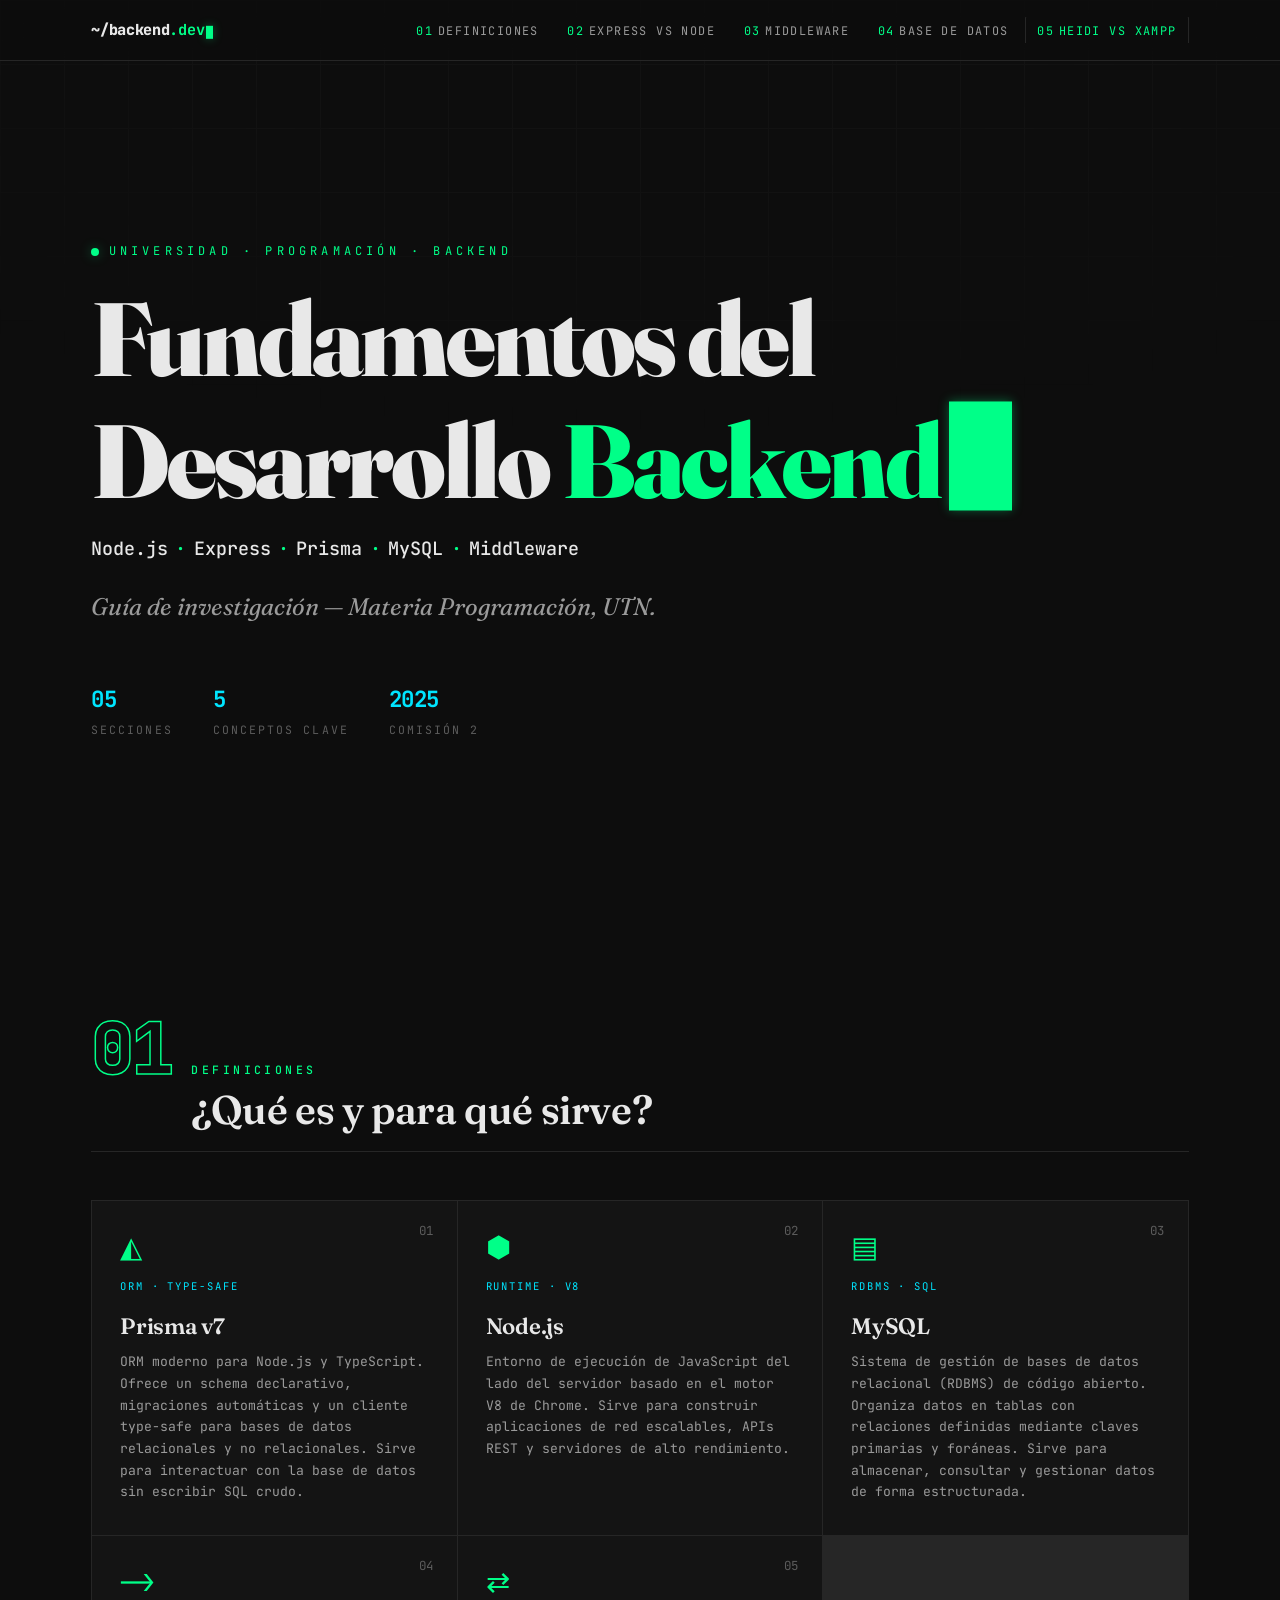
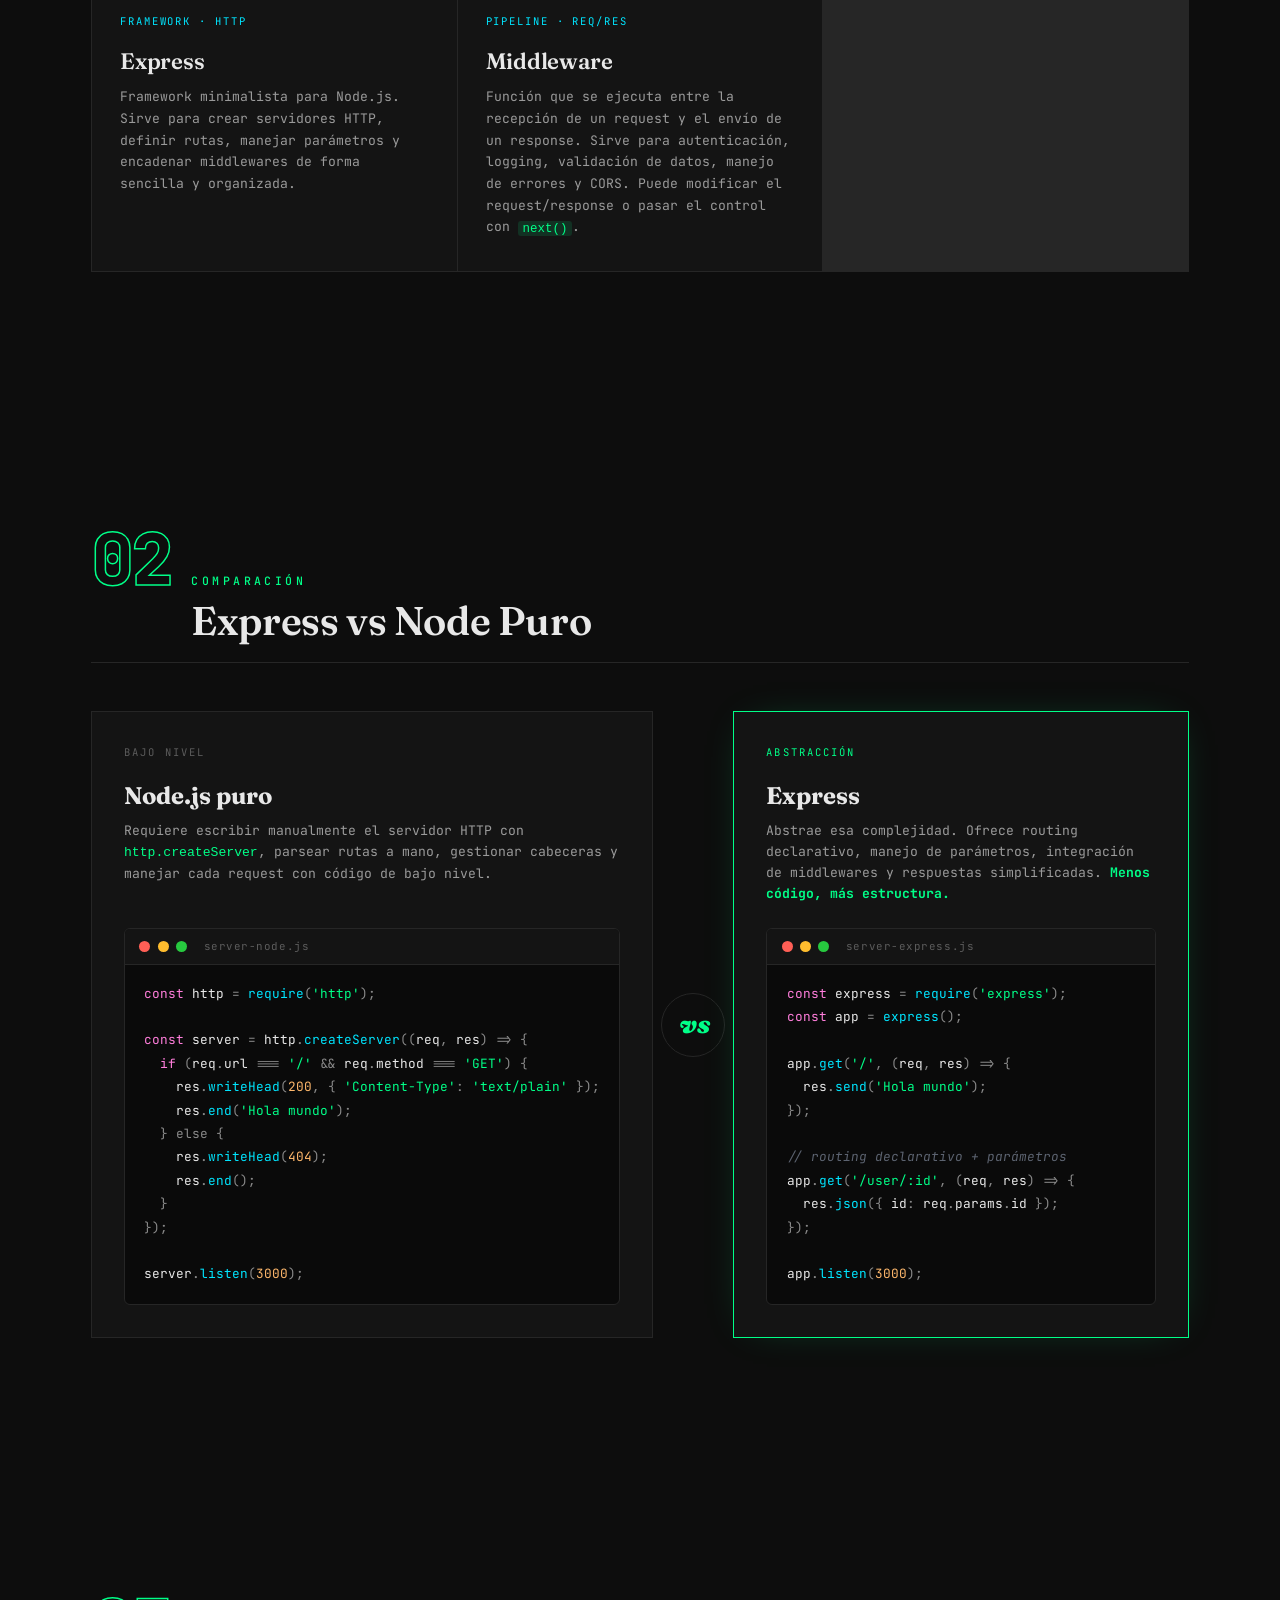
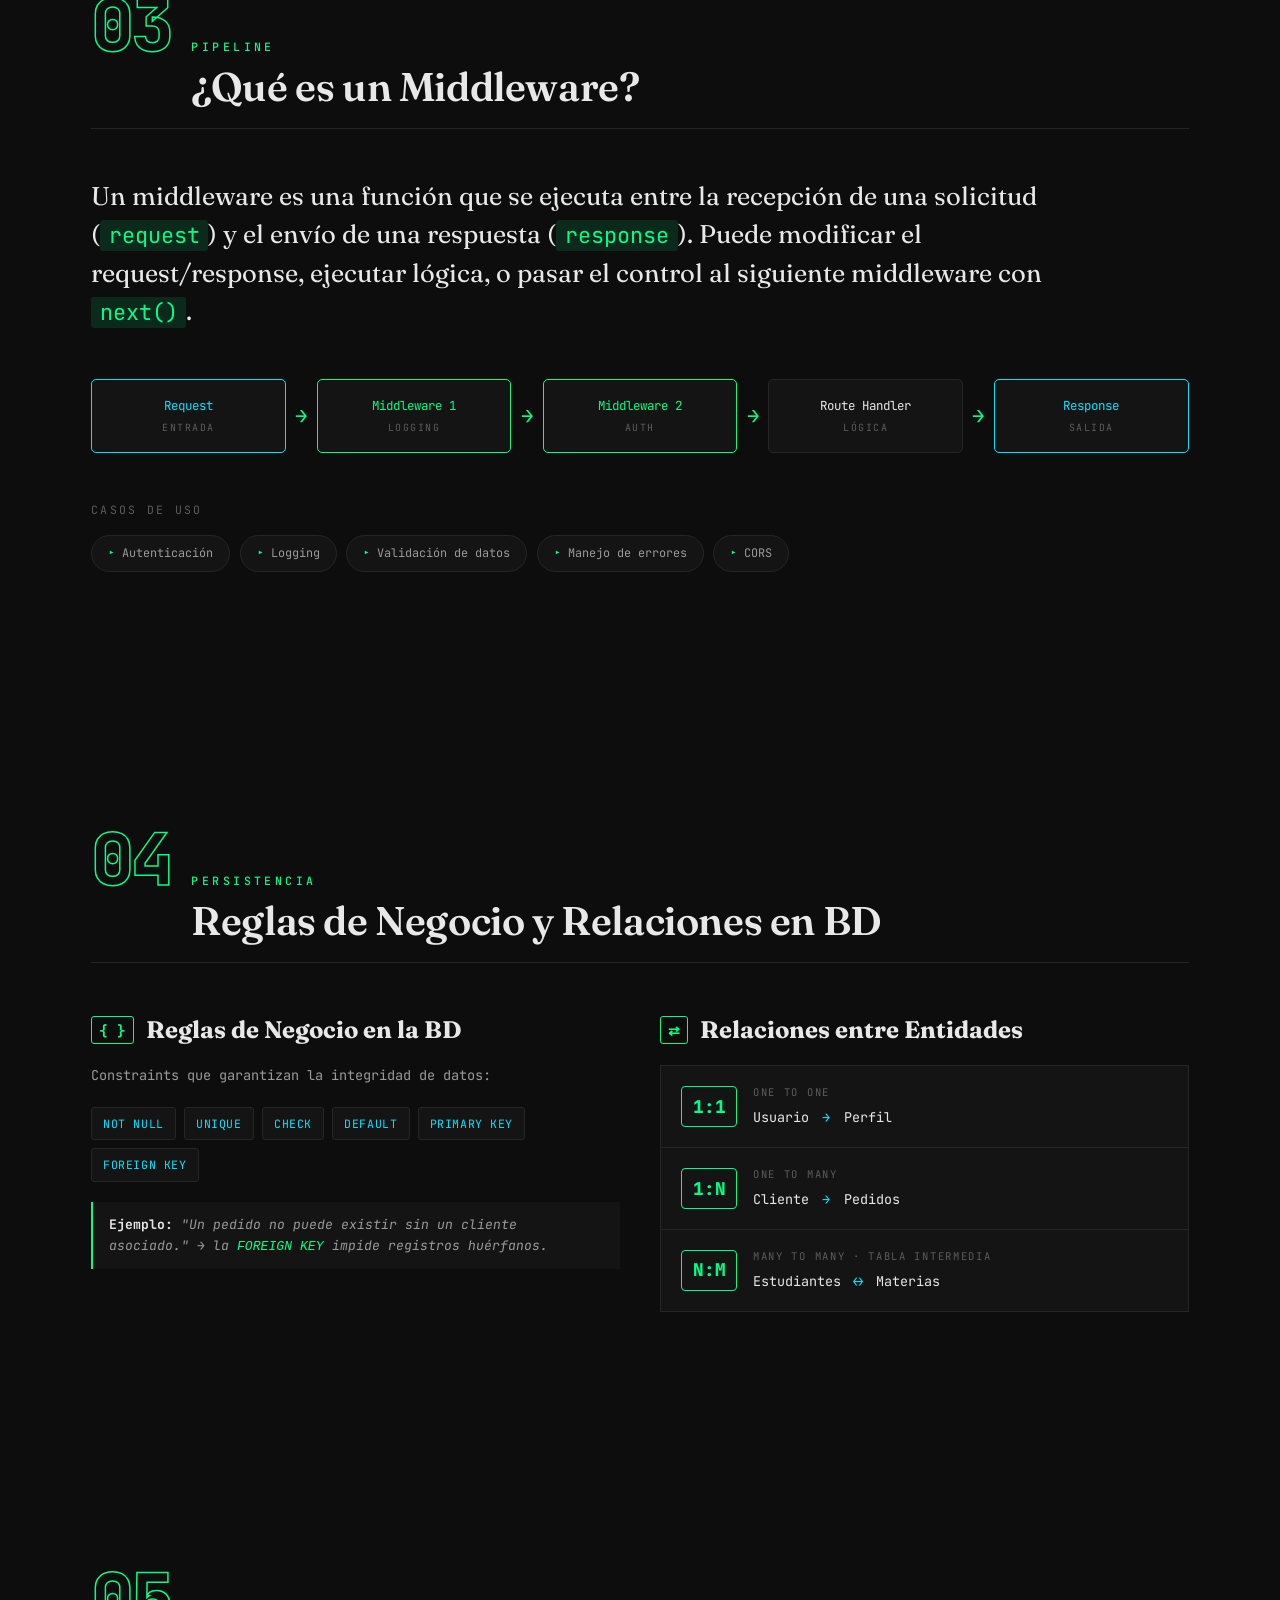
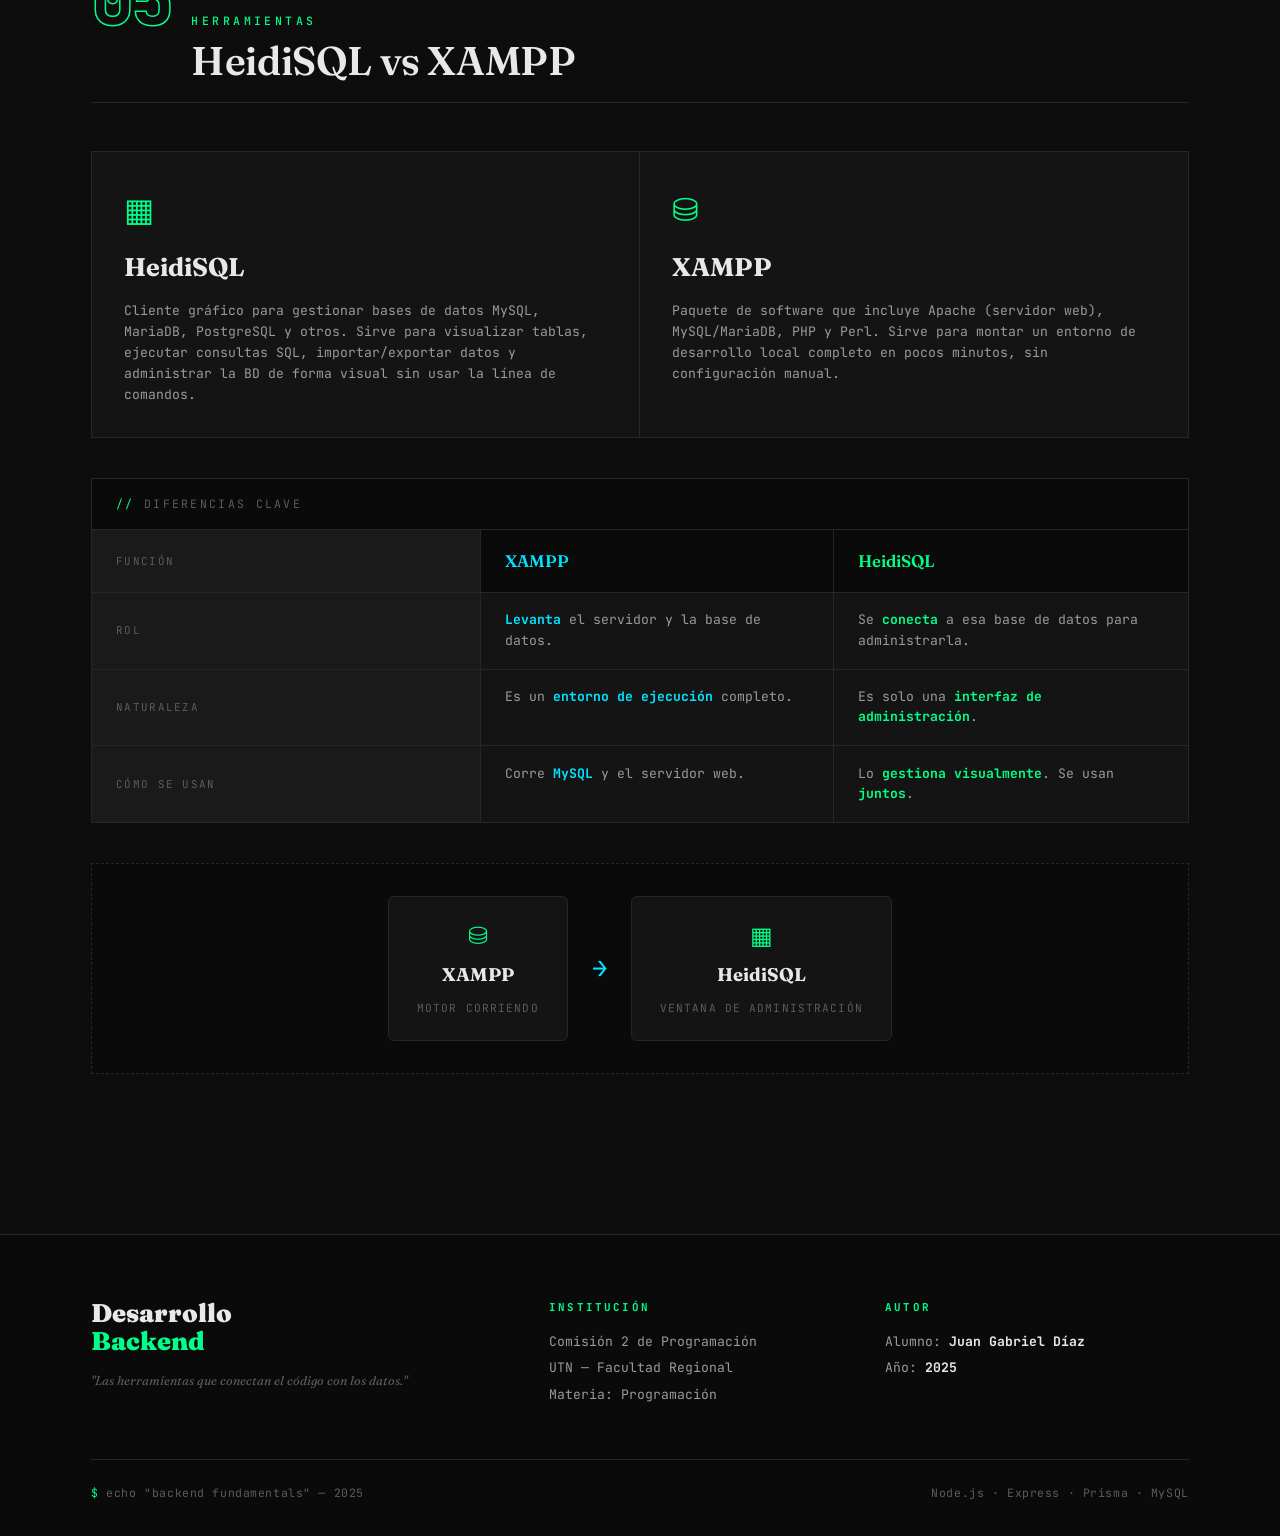
==== commit 2ac38de1: "Cambiar tagline del hero por linea de la guia (sin comillas)" ====
--- a/index.html
+++ b/index.html
@@ -49,7 +49,7 @@
   <p class="hero-sub reveal d2">
     Node.js<span class="sep">·</span>Express<span class="sep">·</span>Prisma<span class="sep">·</span>MySQL<span class="sep">·</span>Middleware
   </p>
-  <p class="hero-tagline reveal d3">"Las herramientas que conectan el código con los datos."</p>
+  <p class="hero-tagline reveal d3">Guía de investigación — Materia Programación, UTN.</p>
   <div class="hero-meta reveal d4">
     <span><b>05</b>secciones</span>
     <span><b>5</b>conceptos clave</span>
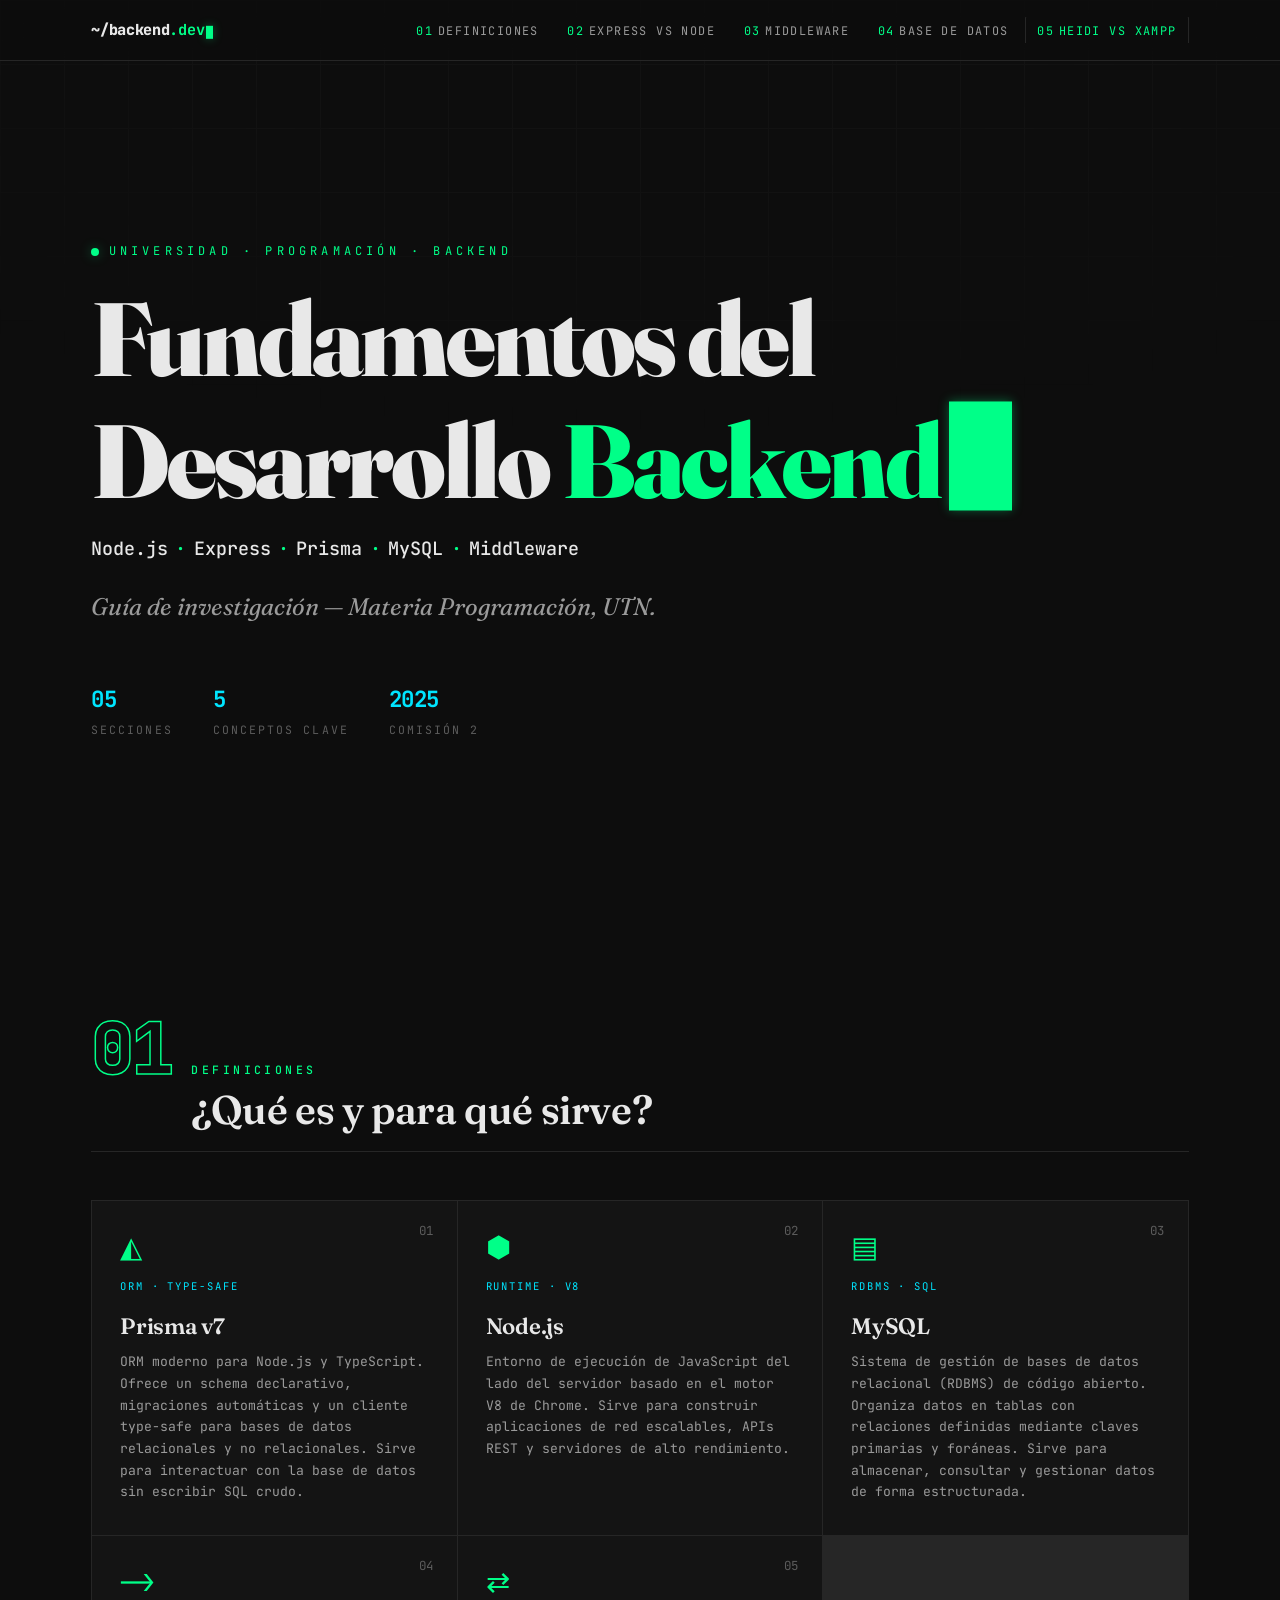
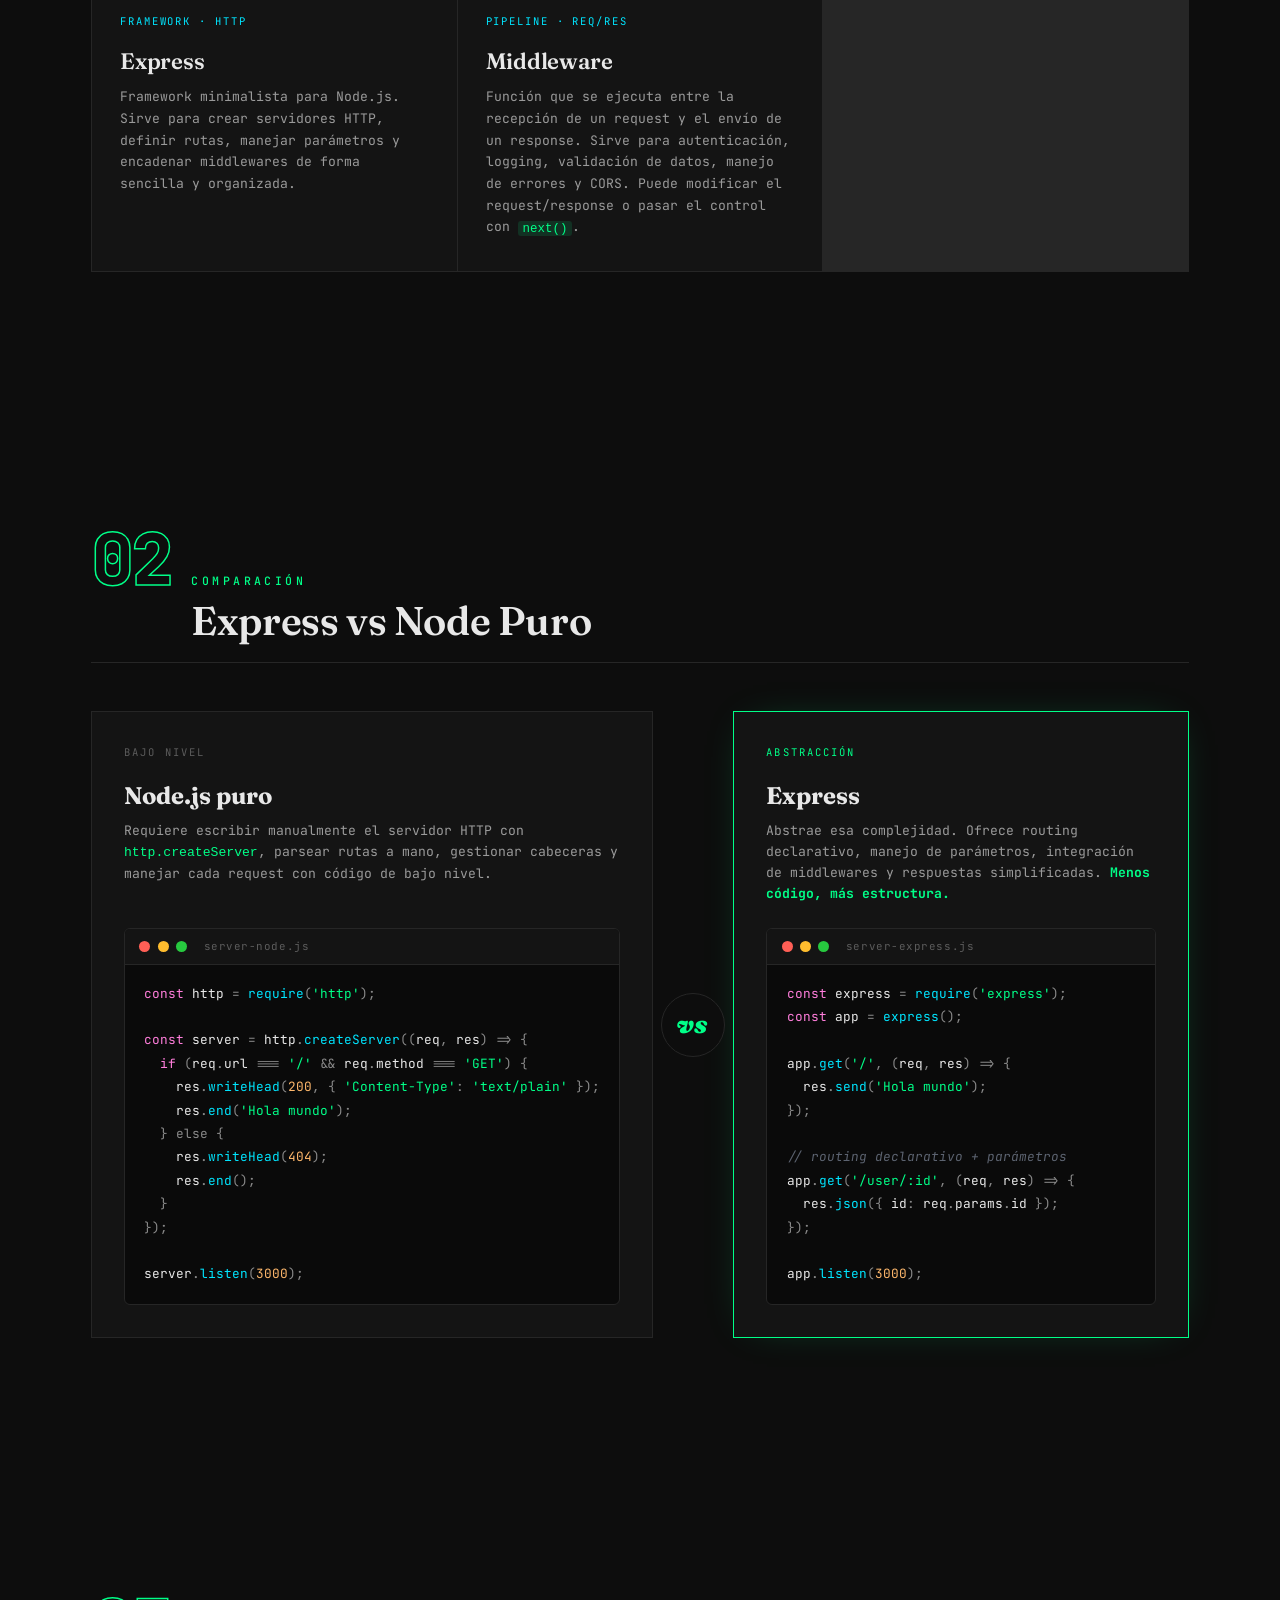
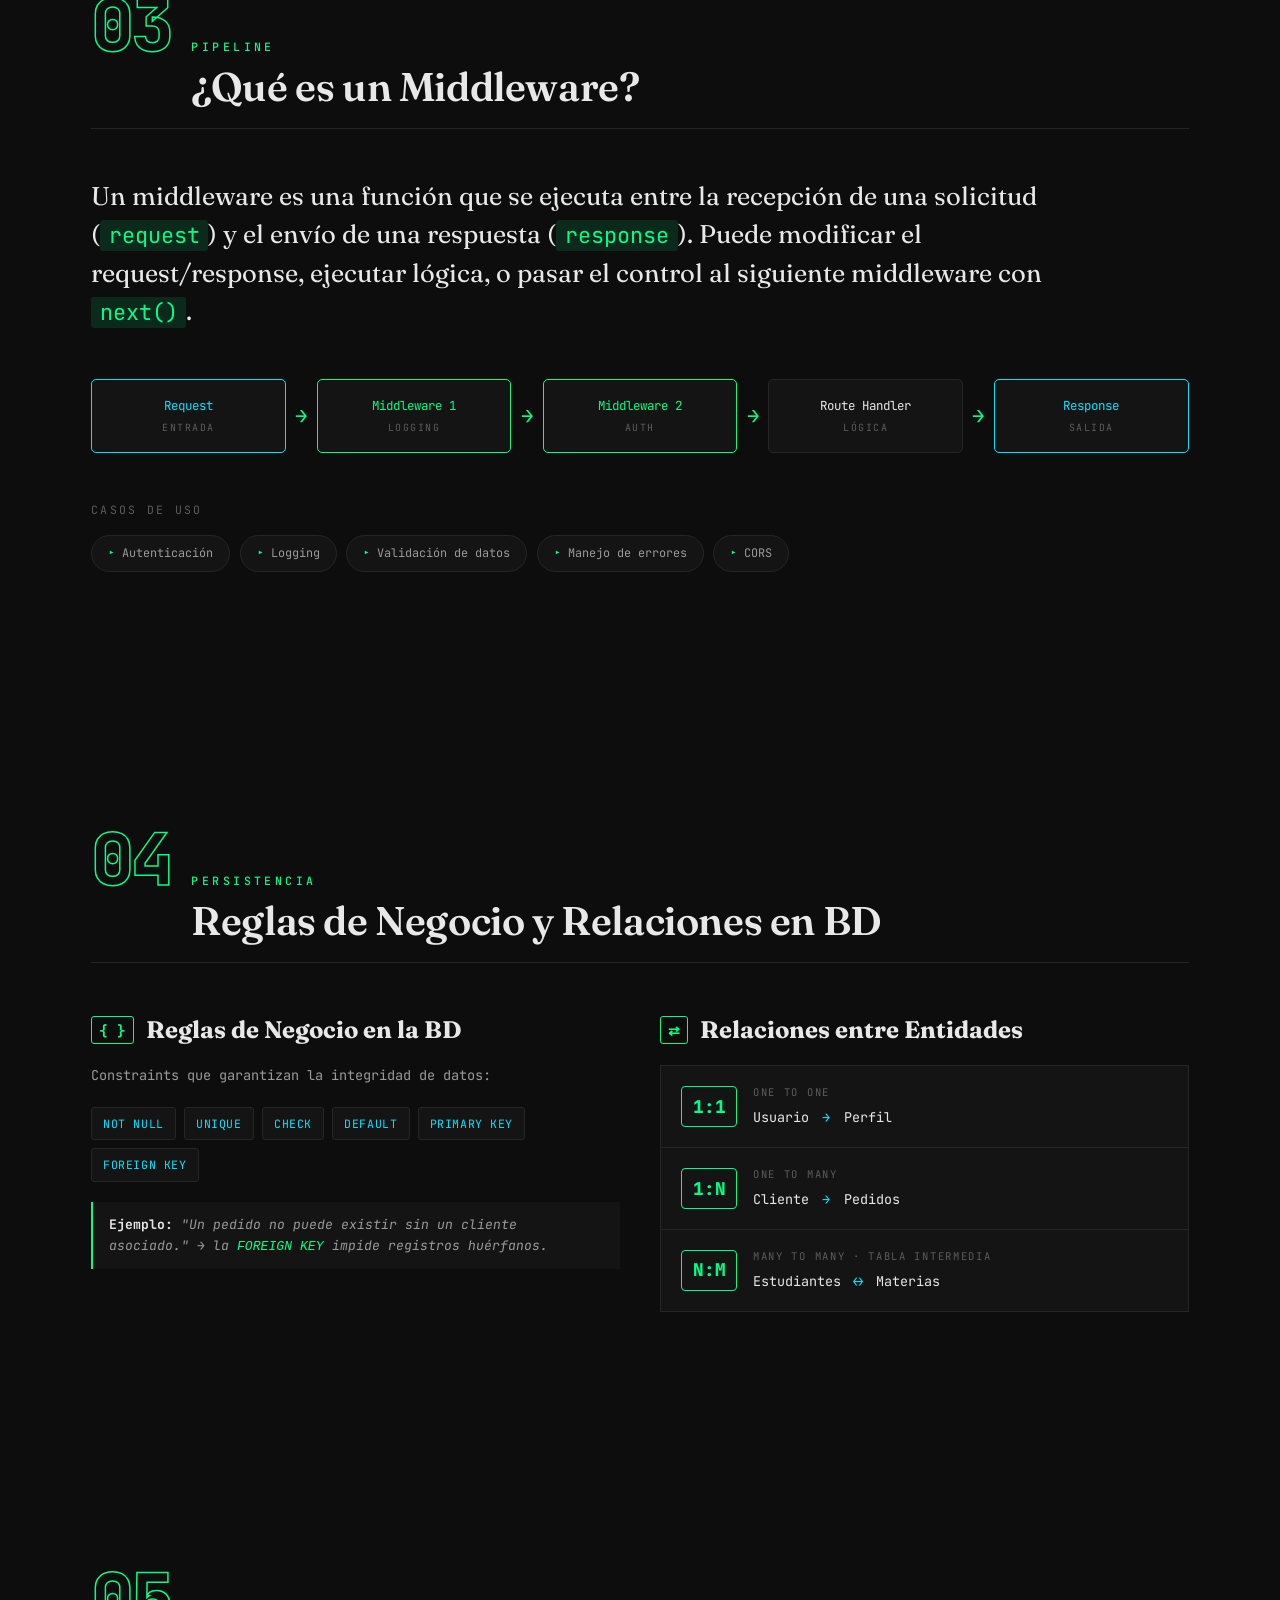
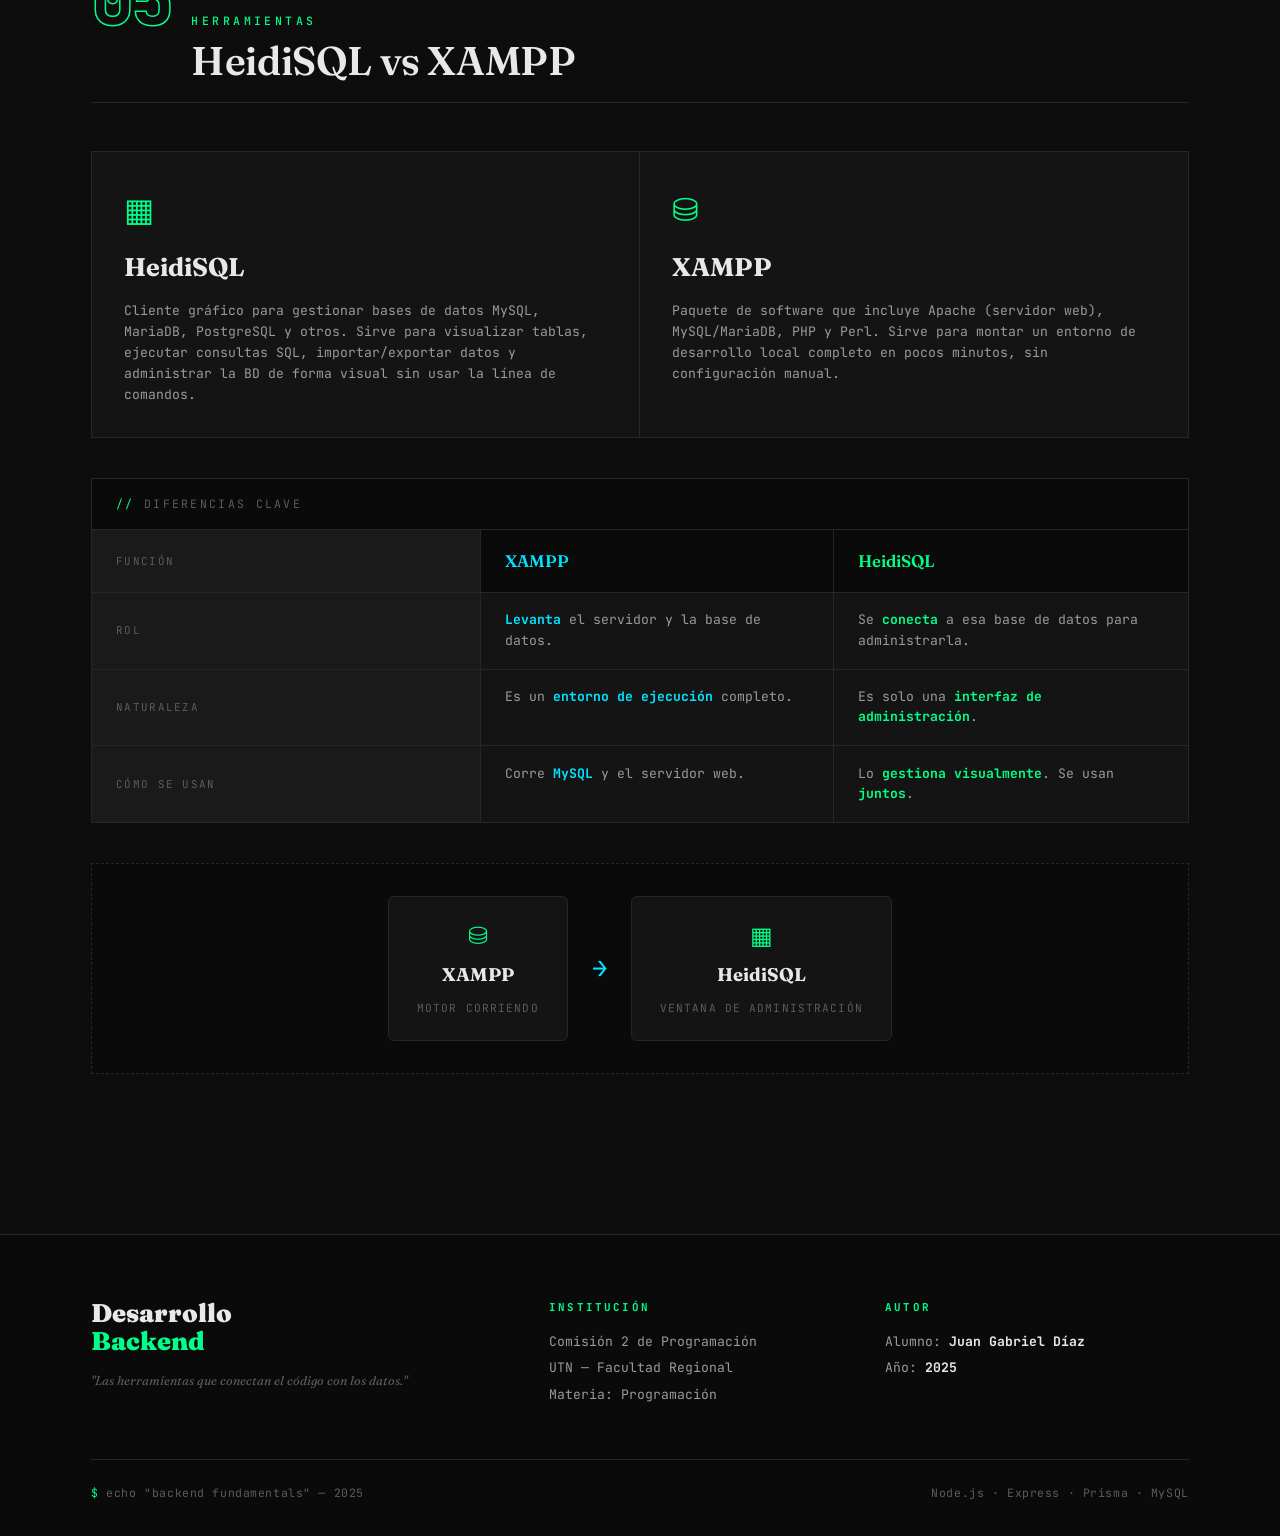
==== commit 8e0e418b: "Centrar correctamente el 'vs' en el circulo Posicion absoluta + transform en lugar de flex, con comp" ====
--- a/index.html
+++ b/index.html
@@ -146,7 +146,7 @@
         </div>
       </div>
 
-      <div class="vs-badge"><span>vs</span></div>
+      <div class="vs-badge"><span><i>vs</i></span></div>
 
       <div class="vs-col right">
         <span class="label">Abstracción</span>
--- a/css/styles.css
+++ b/css/styles.css
@@ -386,19 +386,25 @@
   padding: 1rem 0.5rem;
 }
 .vs-badge span {
+  position: relative;
+  display: block;
+  width: 64px; height: 64px;
+  border-radius: 50%;
+  background: var(--bg);
+  border: 1px solid var(--border);
+}
+.vs-badge span i {
+  position: absolute;
+  top: 50%;
+  left: 50%;
+  /* el -0.06em compensa la inclinación de la cursiva (que tira a la derecha) */
+  transform: translate(calc(-50% - 0.06em), -50%);
   font-family: var(--serif);
   font-style: italic;
   font-weight: 900;
   font-size: 1.6rem;
   line-height: 1;
   color: var(--accent);
-  background: var(--bg);
-  border: 1px solid var(--border);
-  width: 64px; height: 64px;
-  display: flex; align-items: center; justify-content: center;
-  border-radius: 50%;
-  /* compensa la inclinación de la cursiva para centrar el glifo */
-  text-indent: 0.1em;
 }
 
 /* ---------- Flow diagram (S3) ---------- */
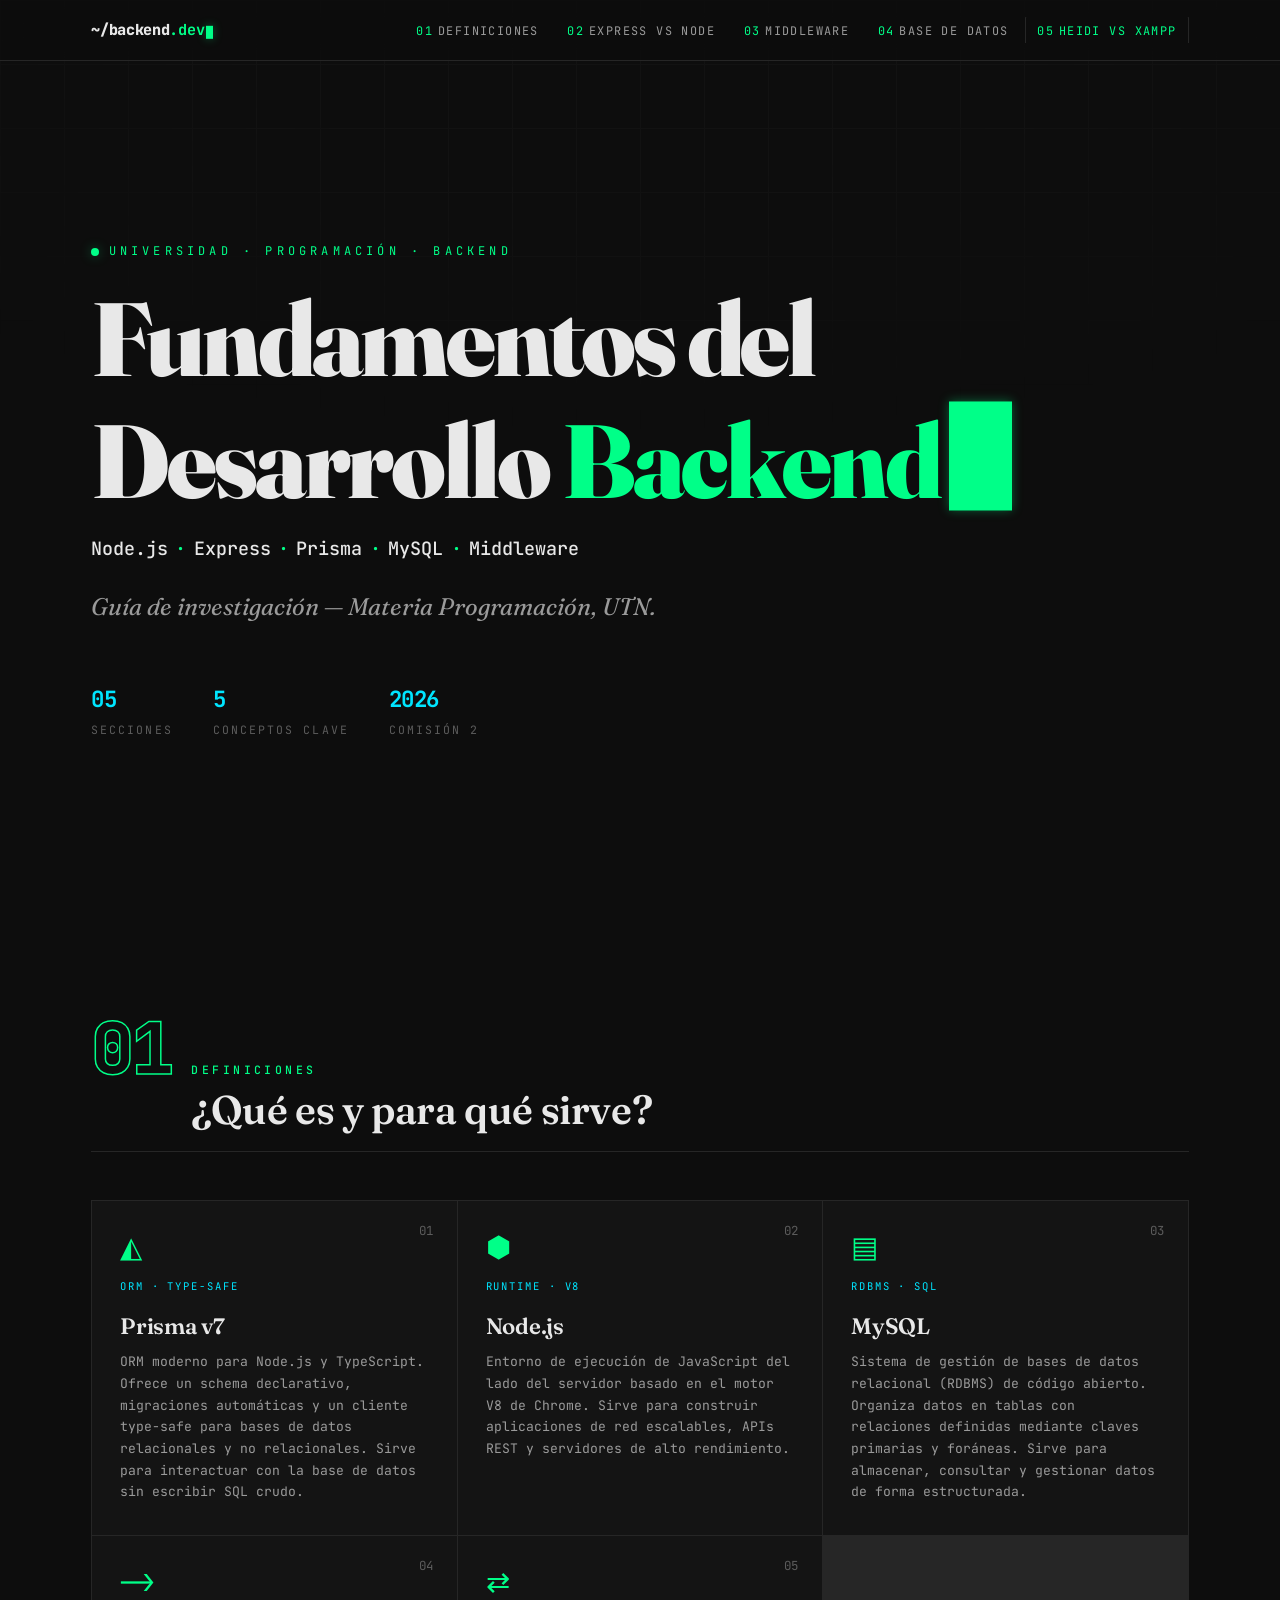
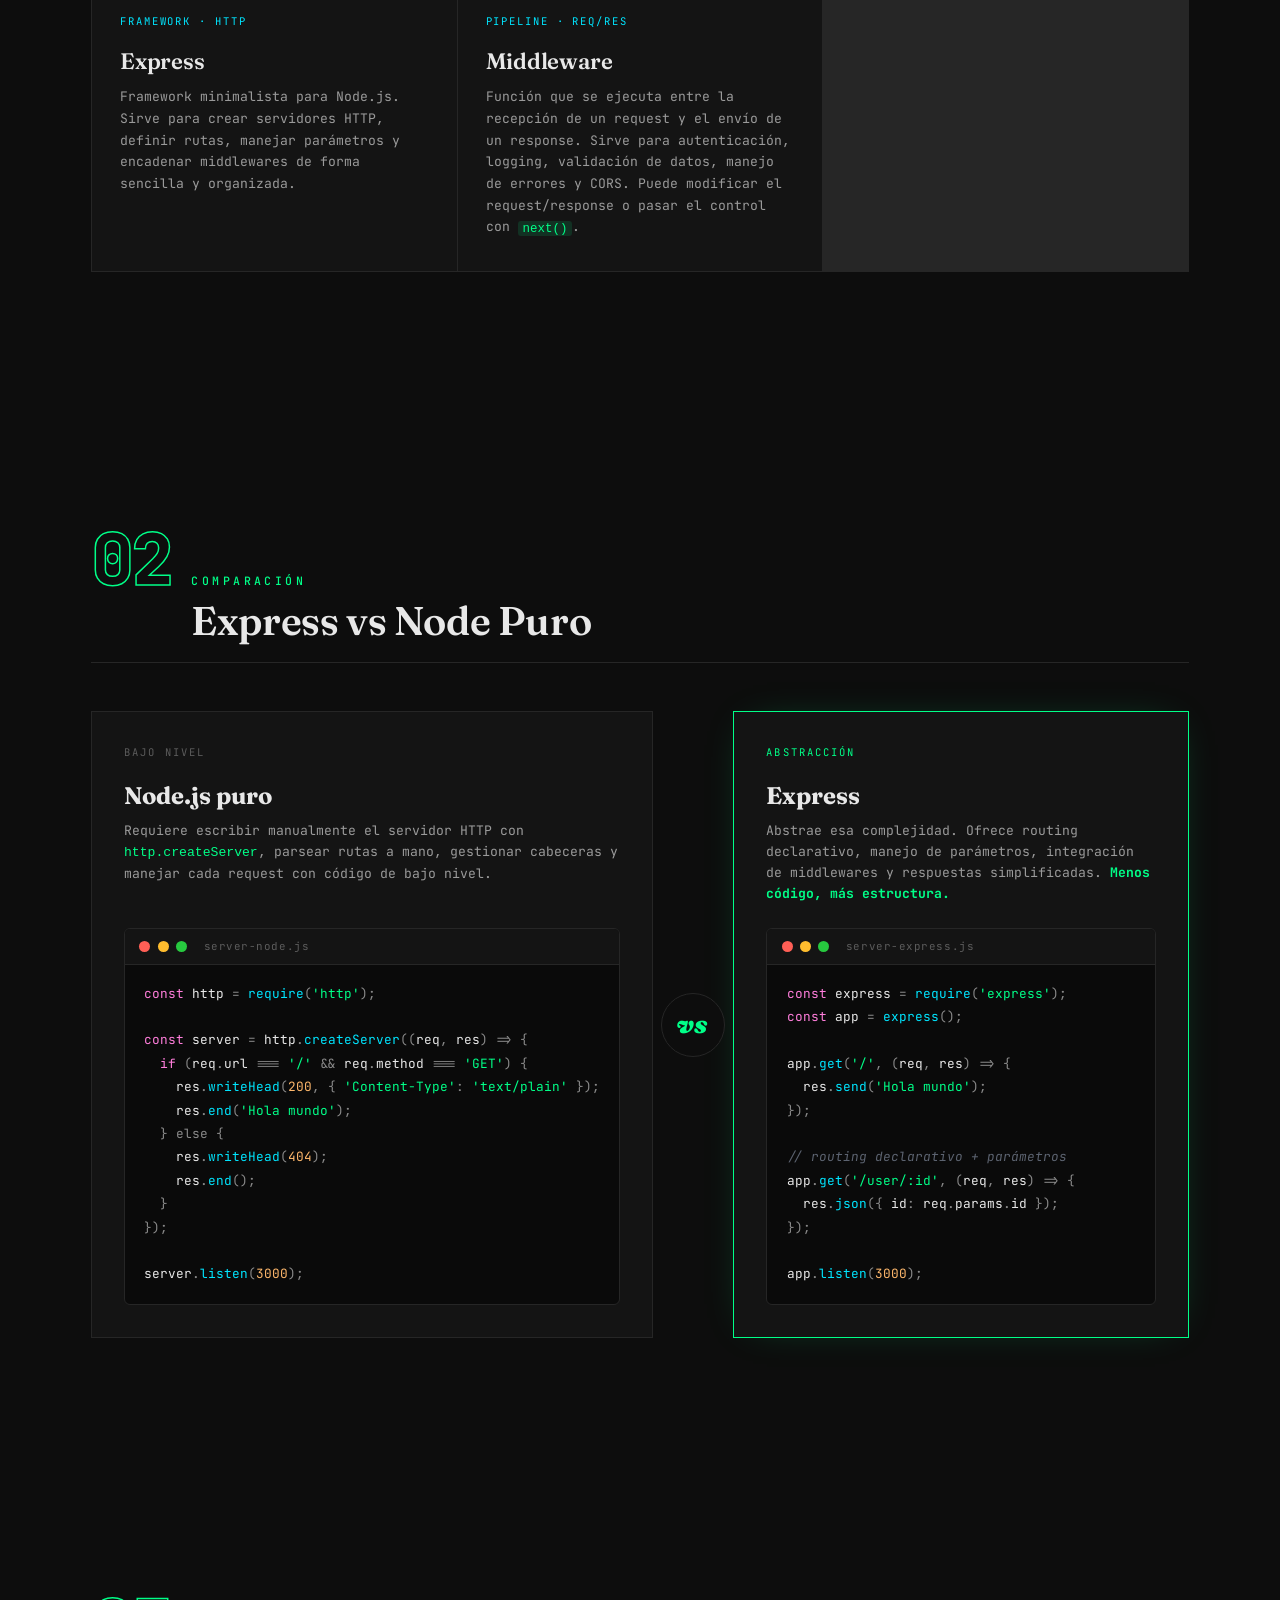
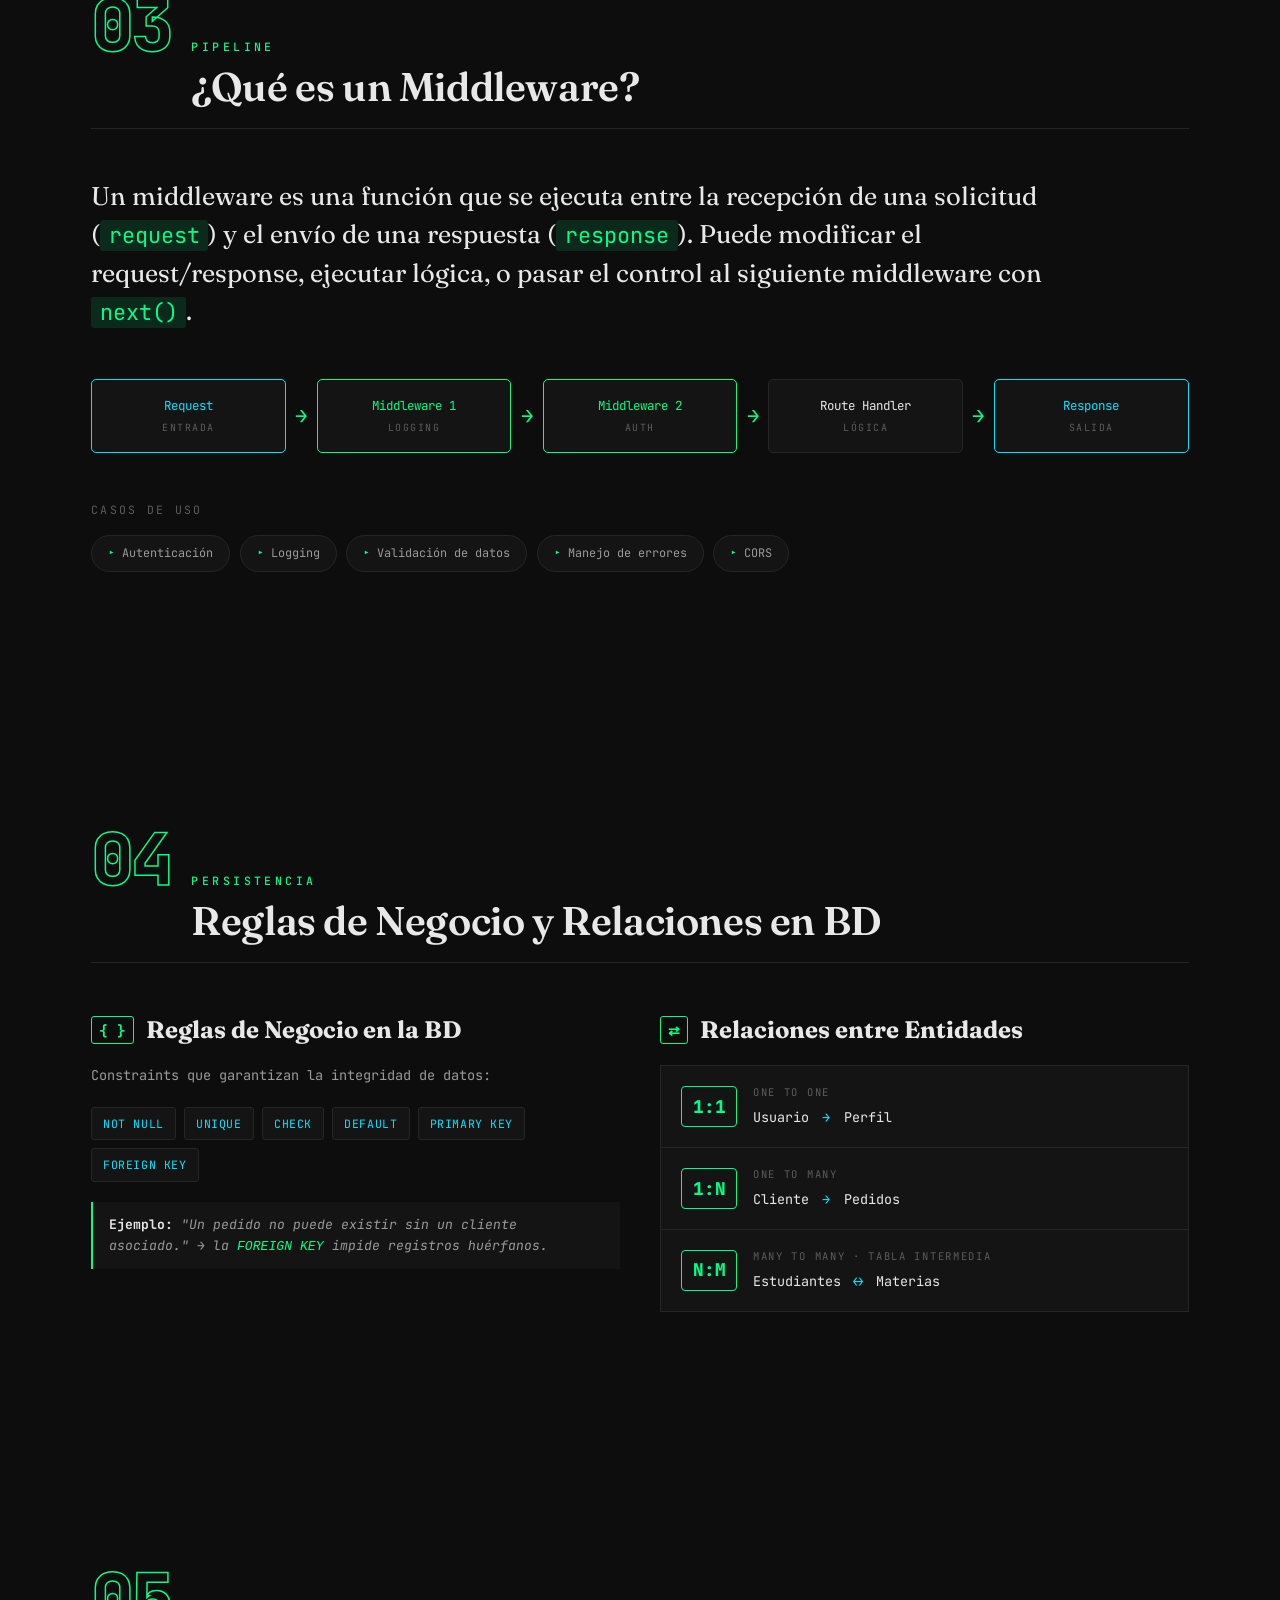
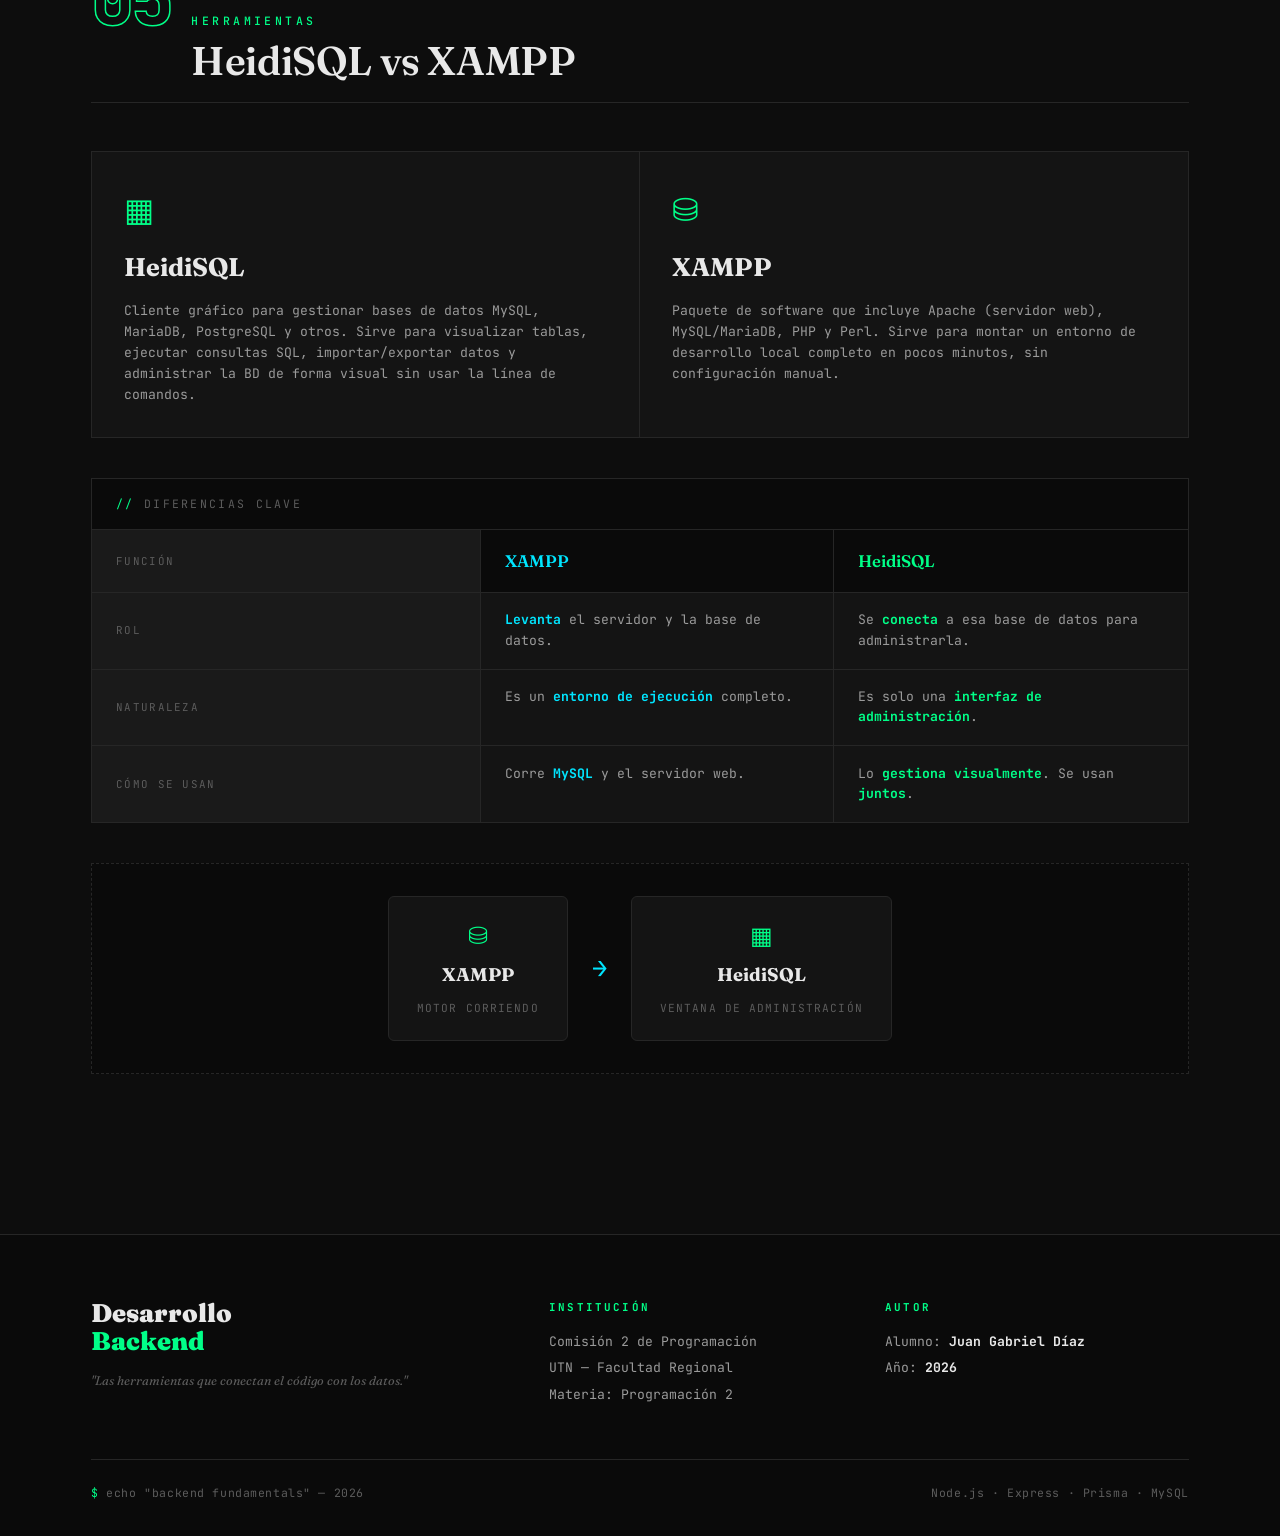
==== commit da6109eb: "Actualizar footer: ano 2026 y materia Programacion 2" ====
--- a/index.html
+++ b/index.html
@@ -53,7 +53,7 @@
   <div class="hero-meta reveal d4">
     <span><b>05</b>secciones</span>
     <span><b>5</b>conceptos clave</span>
-    <span><b>2025</b>comisión 2</span>
+    <span><b>2026</b>comisión 2</span>
   </div>
 </header>
 
@@ -348,16 +348,16 @@
         <h4>Institución</h4>
         <p>Comisión 2 de Programación</p>
         <p>UTN — Facultad Regional</p>
-        <p>Materia: Programación</p>
+        <p>Materia: Programación 2</p>
       </div>
       <div class="foot-col reveal d2">
         <h4>Autor</h4>
         <p>Alumno: <b>Juan Gabriel Díaz</b></p>
-        <p>Año: <b>2025</b></p>
+        <p>Año: <b>2026</b></p>
       </div>
     </div>
     <div class="foot-bottom">
-      <span><span class="accent">$</span> echo "backend fundamentals" — 2025</span>
+      <span><span class="accent">$</span> echo "backend fundamentals" — 2026</span>
       <span>Node.js · Express · Prisma · MySQL</span>
     </div>
   </div>
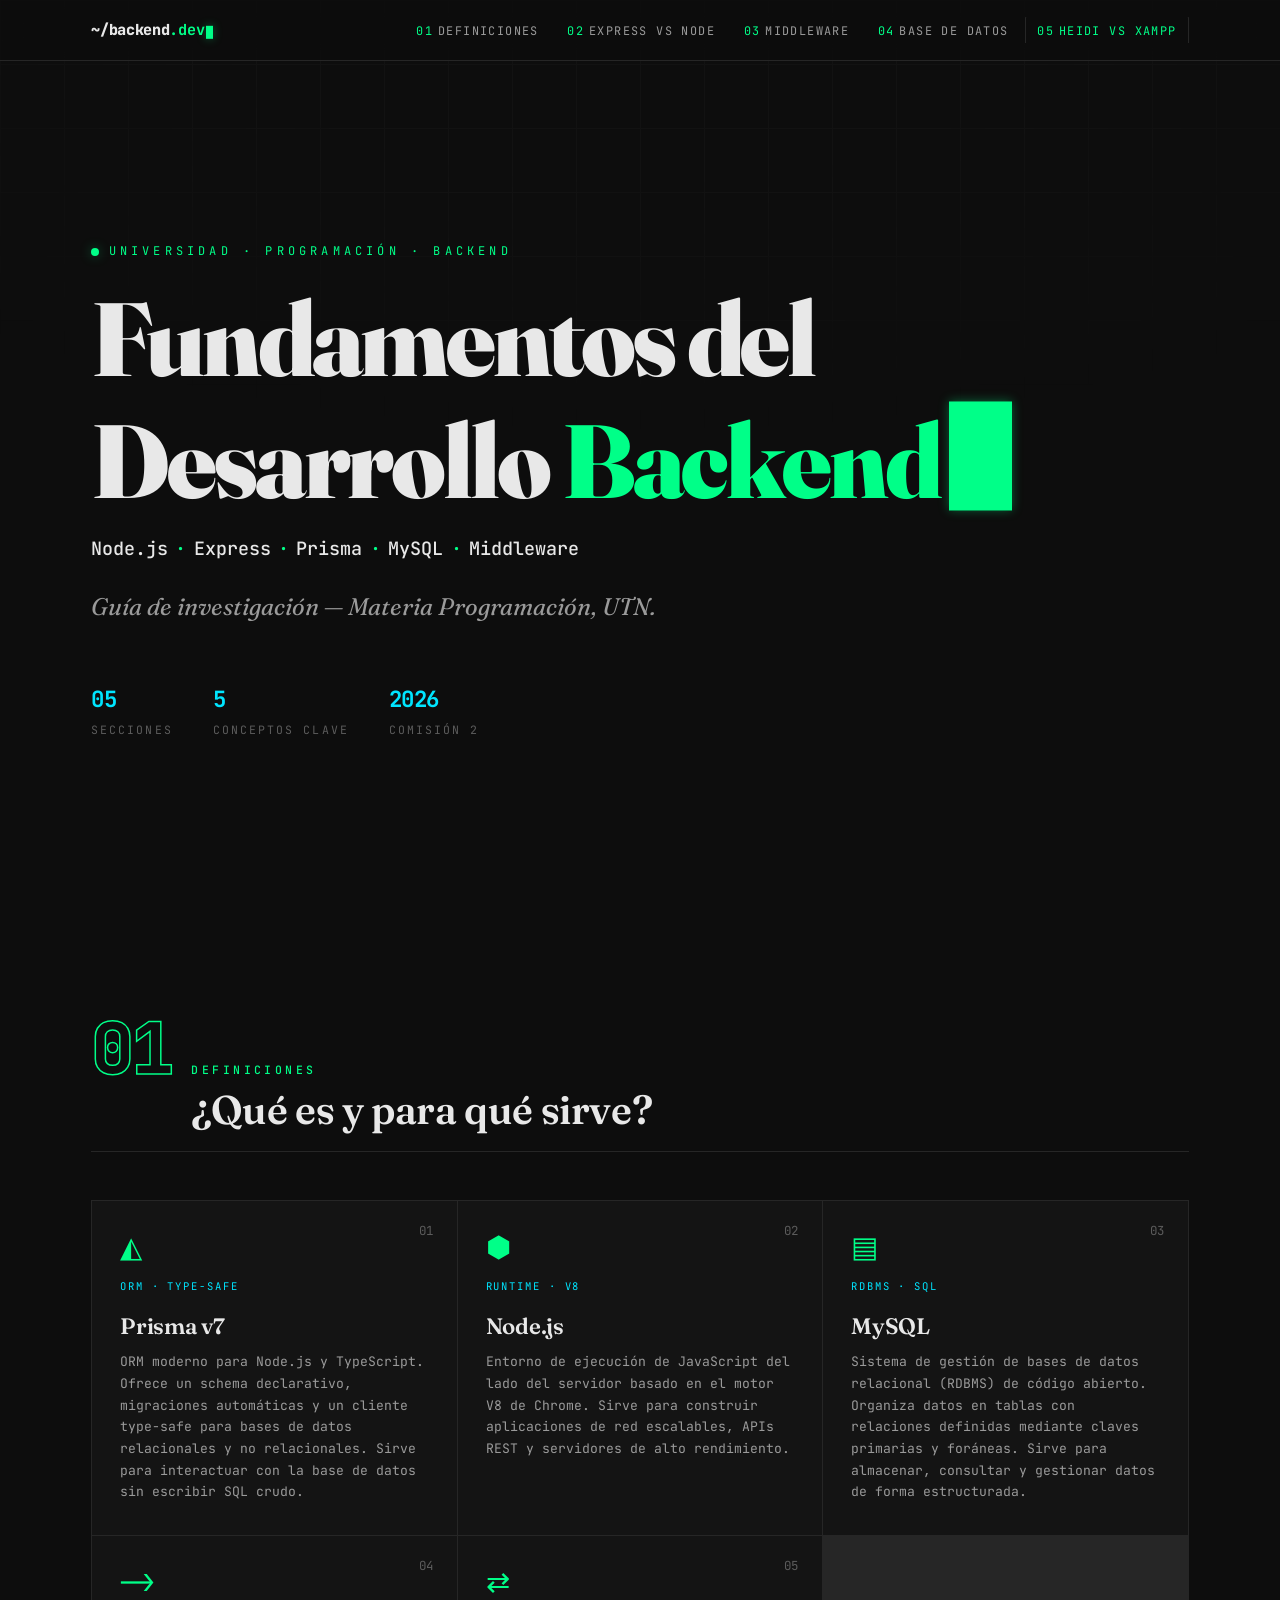
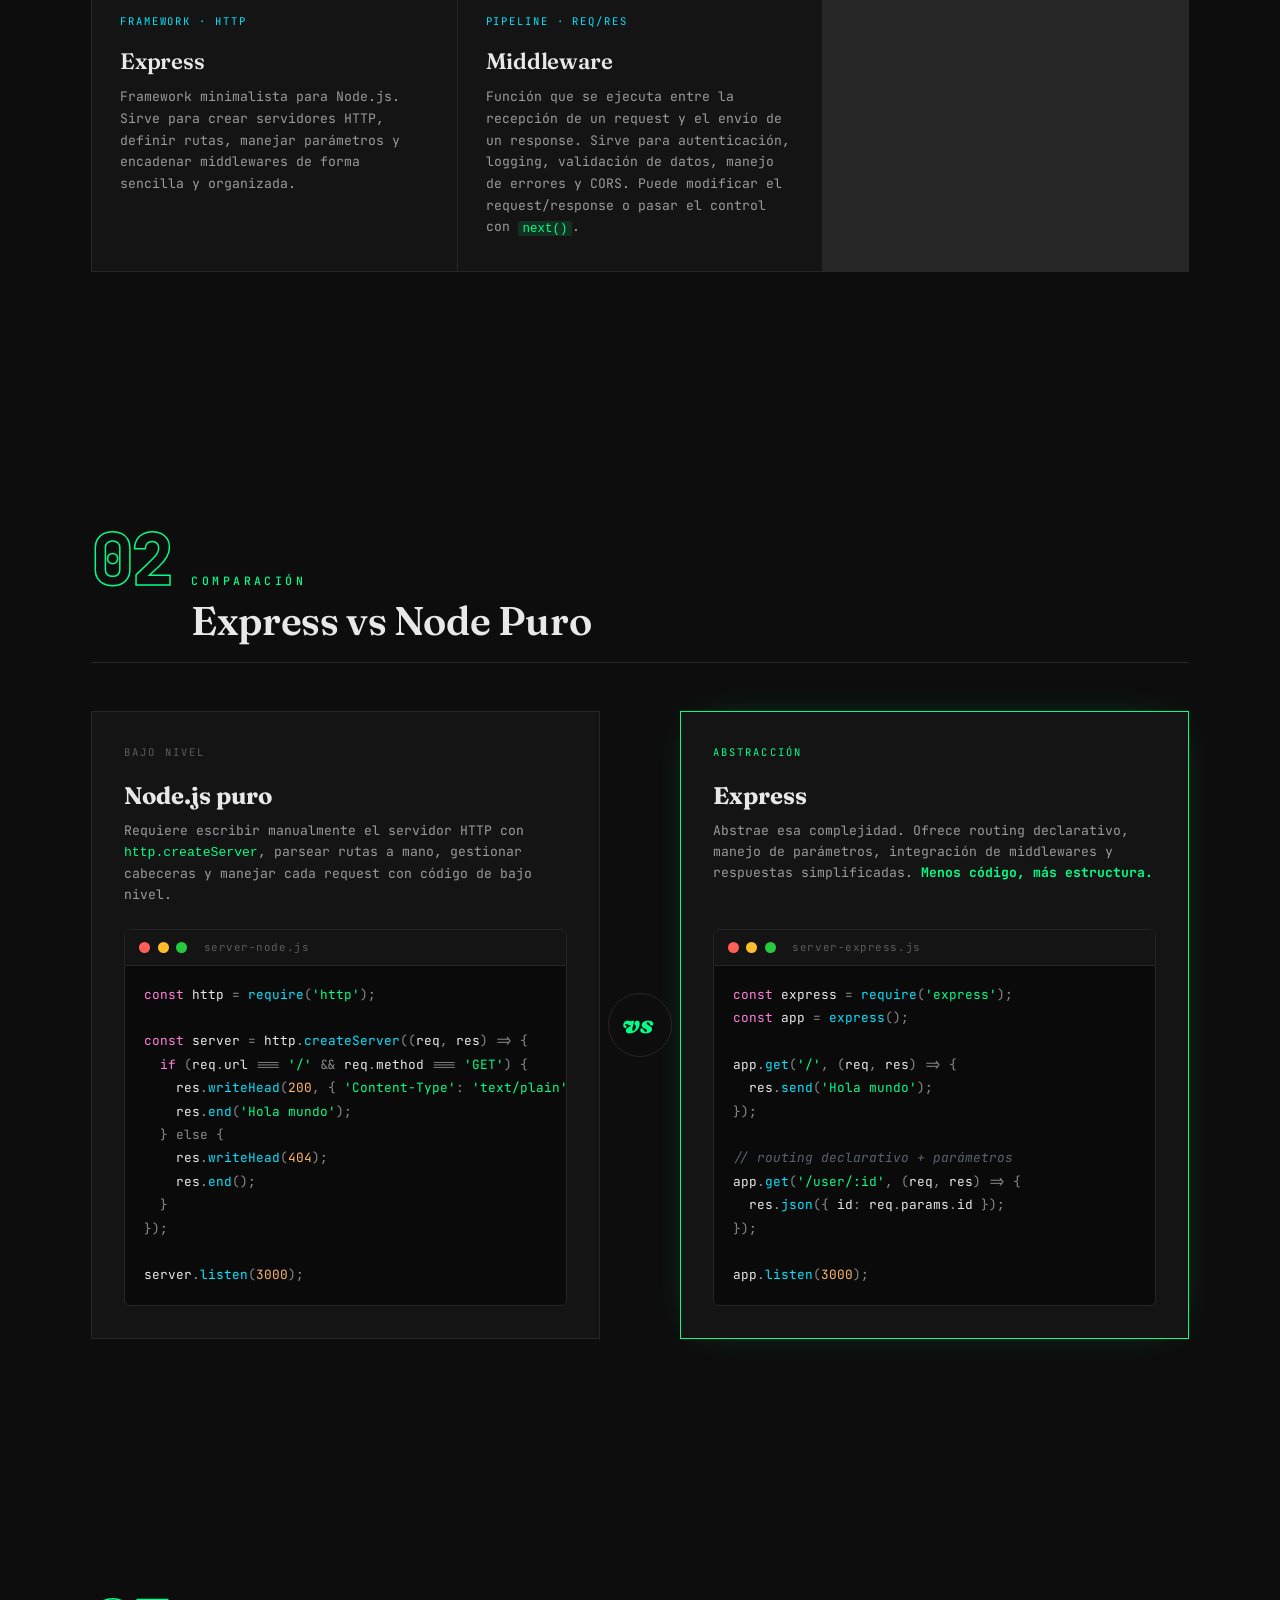
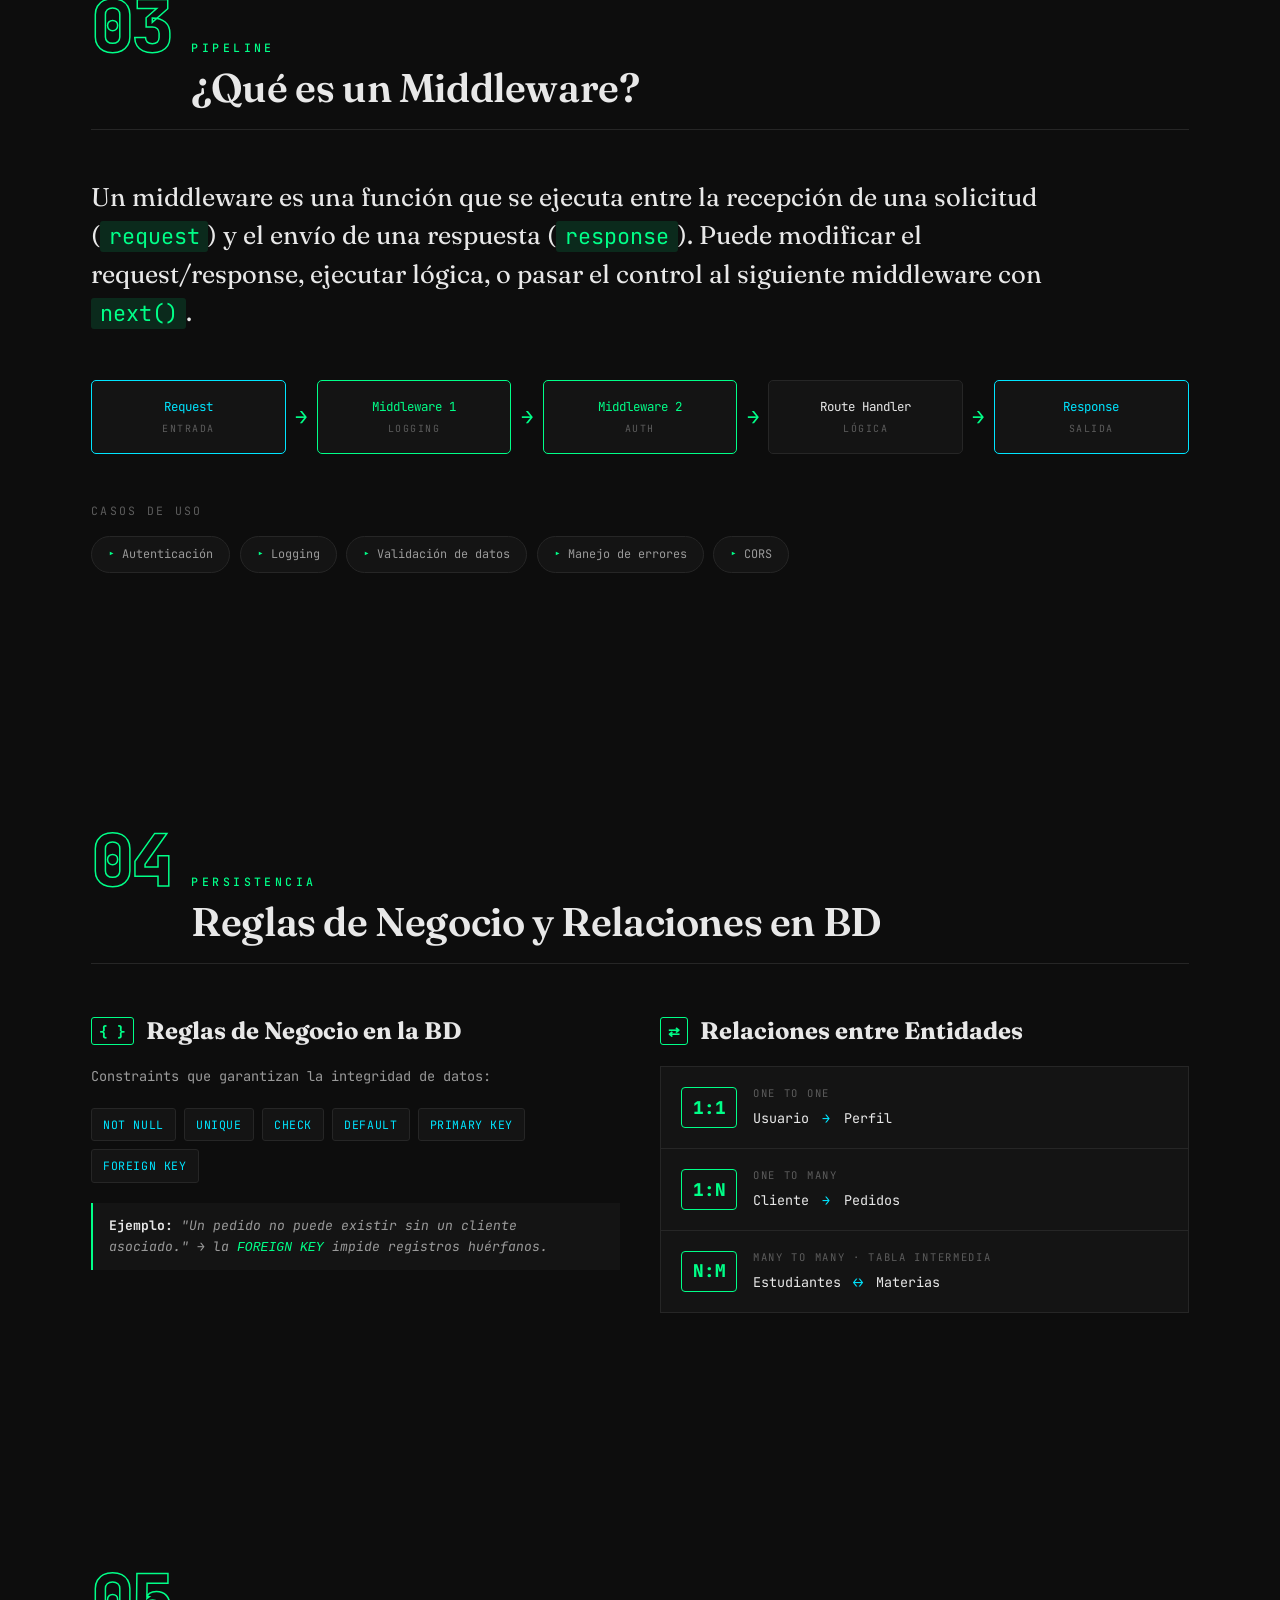
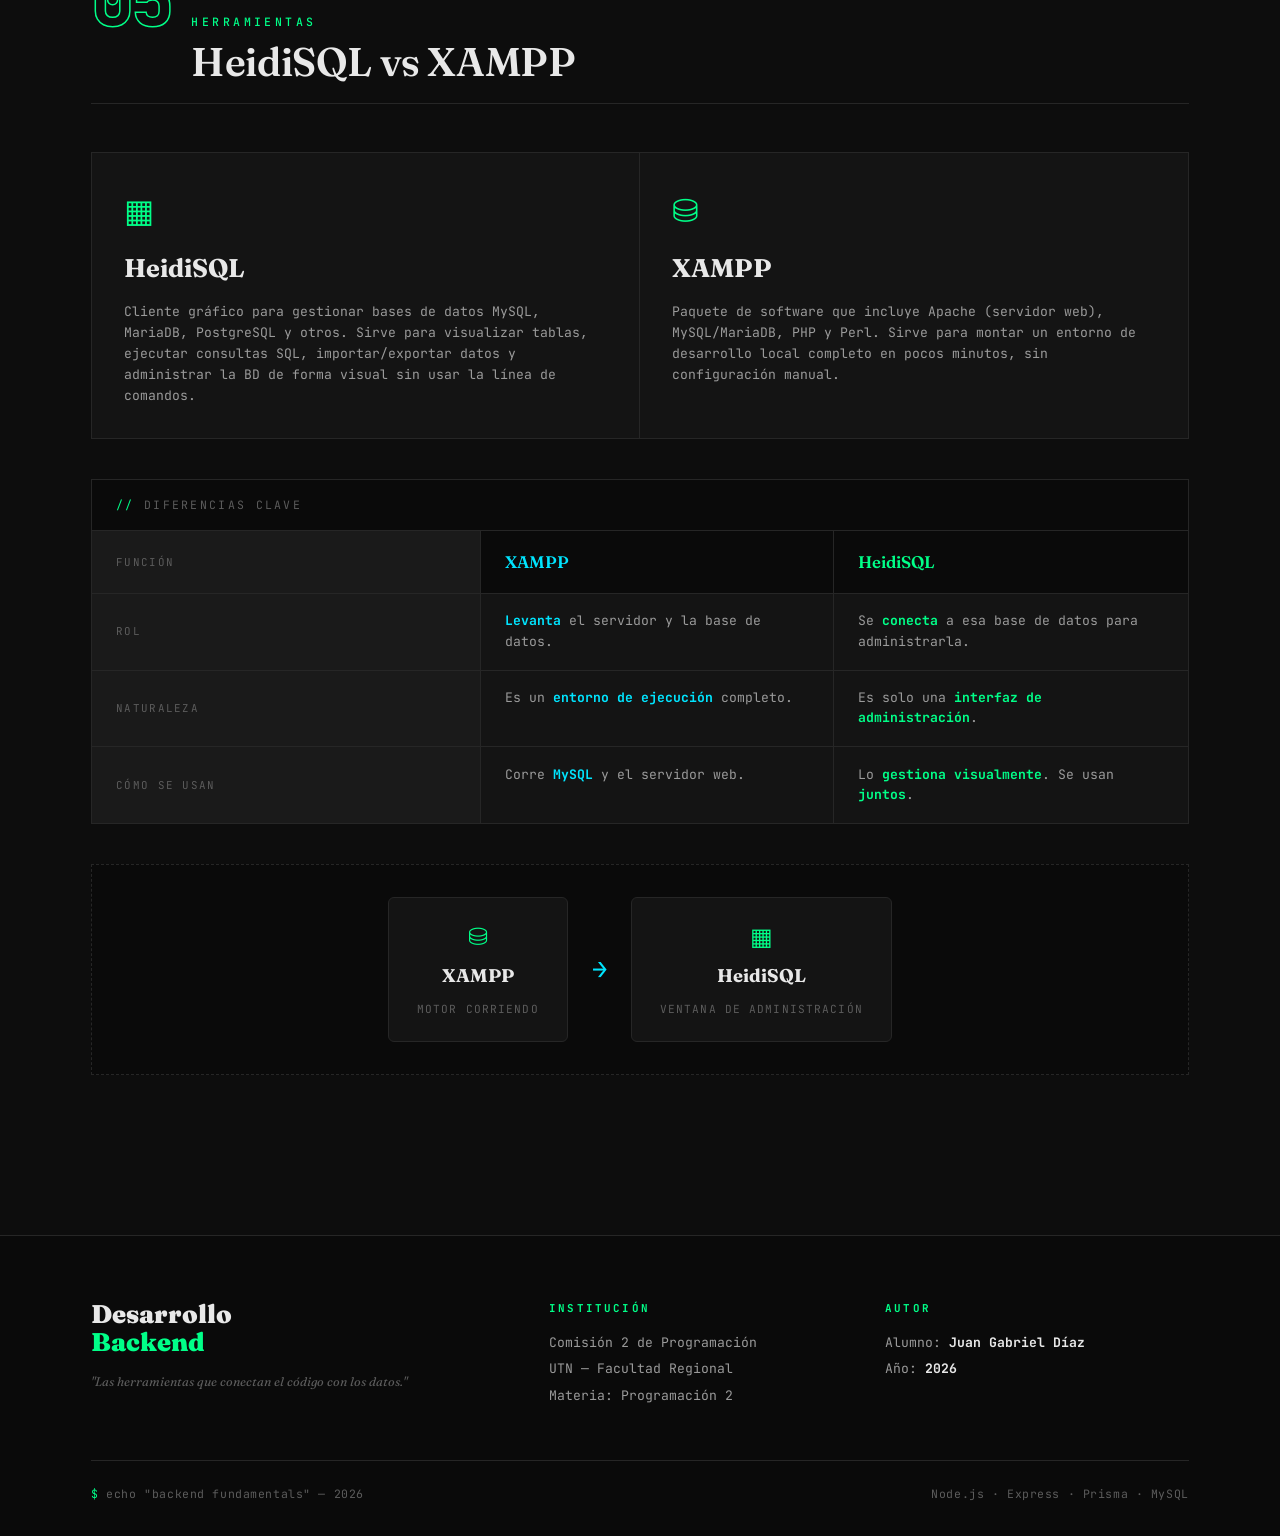
==== commit ebdce7da: "Agregar favicon SVG (terminal verde) y enlazarlo Elimina el error 404 de favicon.ico en GitHub Pages" ====
--- a/index.html
+++ b/index.html
@@ -7,6 +7,7 @@
 <meta name="description" content="Conceptos fundamentales de desarrollo backend: Node.js, Express, Prisma, MySQL y Middleware. Proyecto educativo de la materia Programación — UTN, Comisión 2. Por Juan Gabriel Díaz.">
 <meta name="author" content="Juan Gabriel Díaz">
 <meta name="theme-color" content="#0d0d0d">
+<link rel="icon" type="image/svg+xml" href="favicon.svg">
 
 <!-- Open Graph (Facebook, WhatsApp, LinkedIn, Discord) -->
 <meta property="og:type" content="website">
--- a/css/styles.css
+++ b/css/styles.css
@@ -35,7 +35,7 @@
 
 * { margin: 0; padding: 0; box-sizing: border-box; }
 
-html { scroll-behavior: smooth; scroll-padding-top: 72px; }
+html { scroll-behavior: smooth; scroll-padding-top: 72px; overflow-x: hidden; }
 
 body {
   background: var(--bg);
@@ -317,6 +317,7 @@
   border-radius: 6px;
   overflow: hidden;
   font-size: 0.8rem;
+  max-width: 100%;
 }
 .term-bar {
   background: var(--bg-elev);
@@ -363,6 +364,9 @@
   padding: 2rem;
   display: flex;
   flex-direction: column;
+  /* permite que la columna se encoja: el código hace scroll interno
+     en vez de estirar el ancho de toda la página en celular */
+  min-width: 0;
 }
 .vs-col.right { border-color: var(--accent); box-shadow: 0 0 40px -20px var(--accent-glow); }
 .vs-col h3 {
@@ -705,8 +709,27 @@
   .flow-node { width: 100%; }
   .flow-arrow { transform: rotate(90deg); padding: 0.3rem 0; align-self: center; }
   .nav-links { gap: 0; }
-  .hero-meta { gap: 1.5rem; }
+  /* XAMPP -> HeidiSQL: en columna con la flecha centrada abajo */
+  .pipe { flex-direction: column; }
+  .pipe-box { width: 100%; }
   .pipe-arrow { transform: rotate(90deg); }
+
+  /* Hero: centrado y mejor balanceado en celular */
+  .hero {
+    min-height: auto;
+    padding-block: 3.5rem 3rem;
+    align-items: center;
+    text-align: center;
+  }
+  .hero-tag { justify-content: center; letter-spacing: 0.25em; }
+  .hero h1 { max-width: 100%; margin-inline: auto; }
+  .hero-sub { margin-inline: auto; }
+  .hero-tagline { margin-inline: auto; }
+  .hero-meta {
+    gap: 2rem;
+    justify-content: center;
+    margin-top: 2.75rem;
+  }
 }
 @media (max-width: 440px) {
   .diff-cell { padding: 0.9rem 0.85rem; font-size: 0.78rem; }
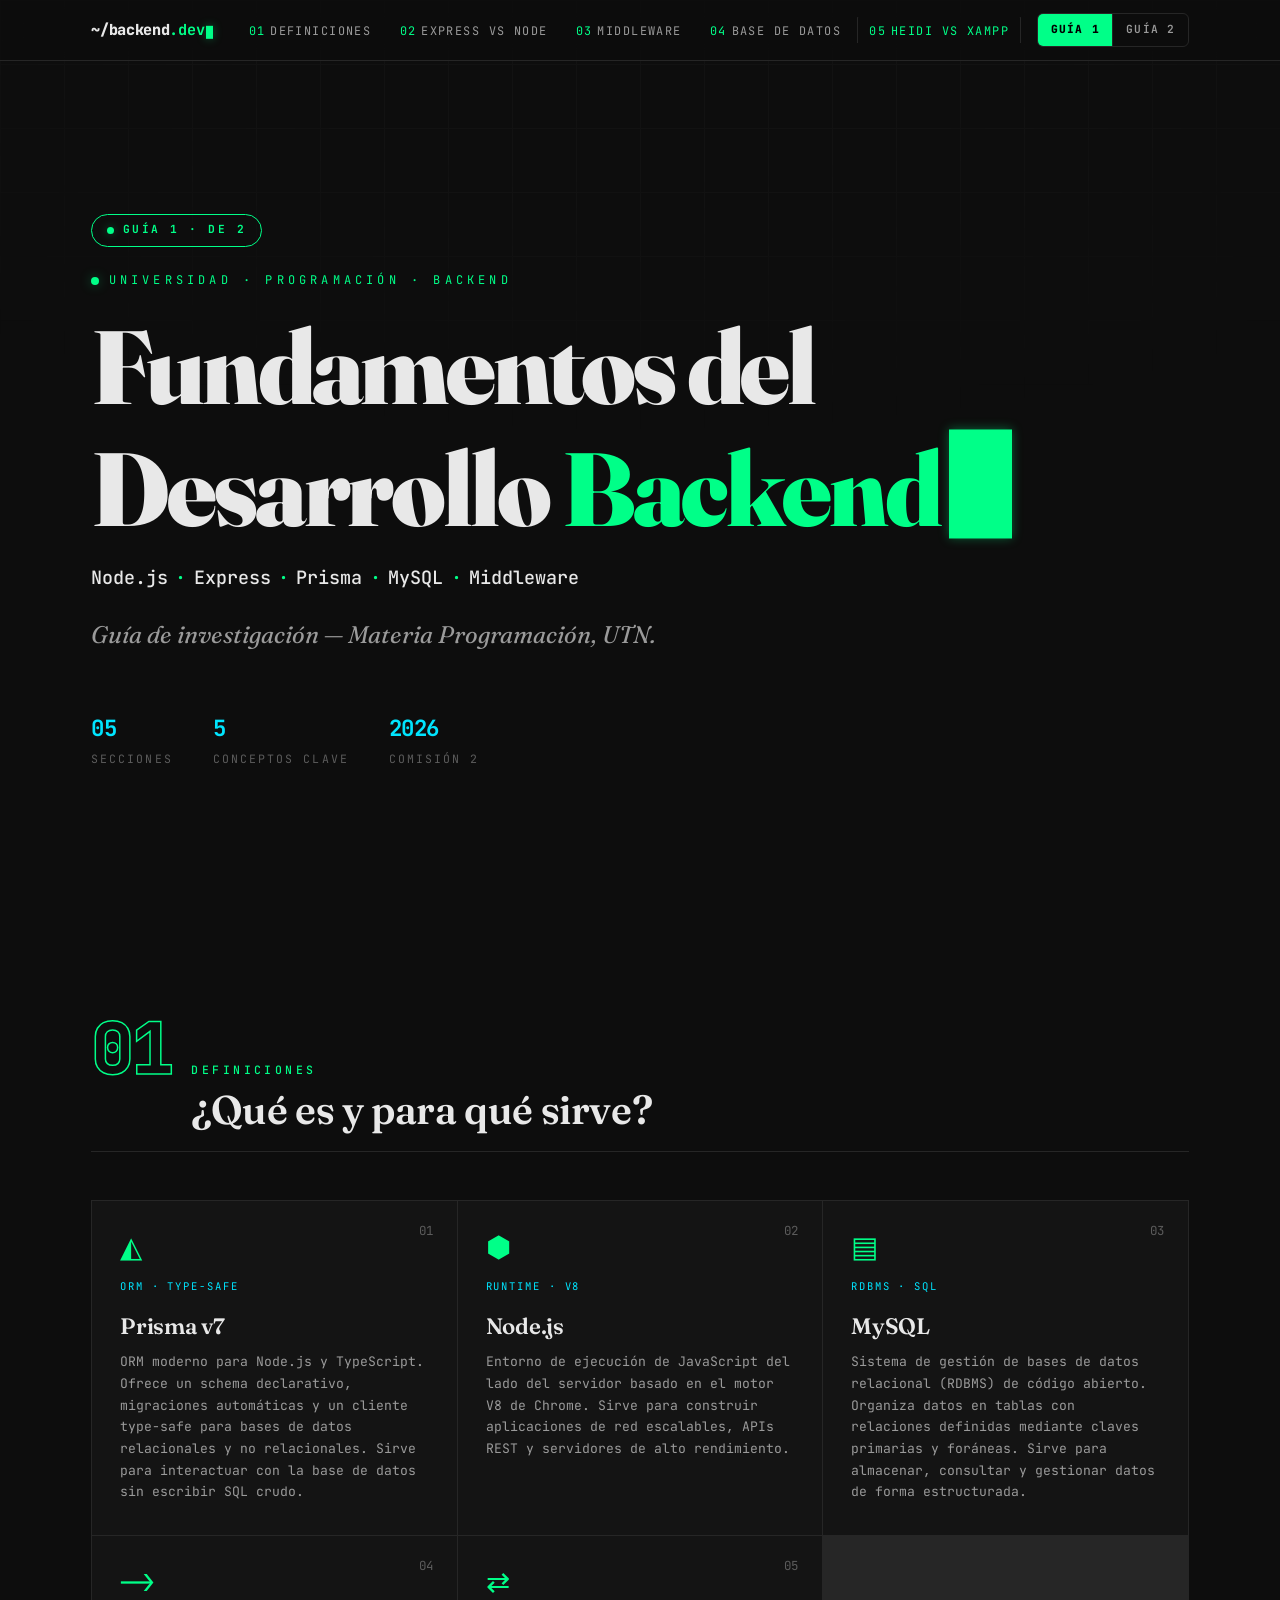
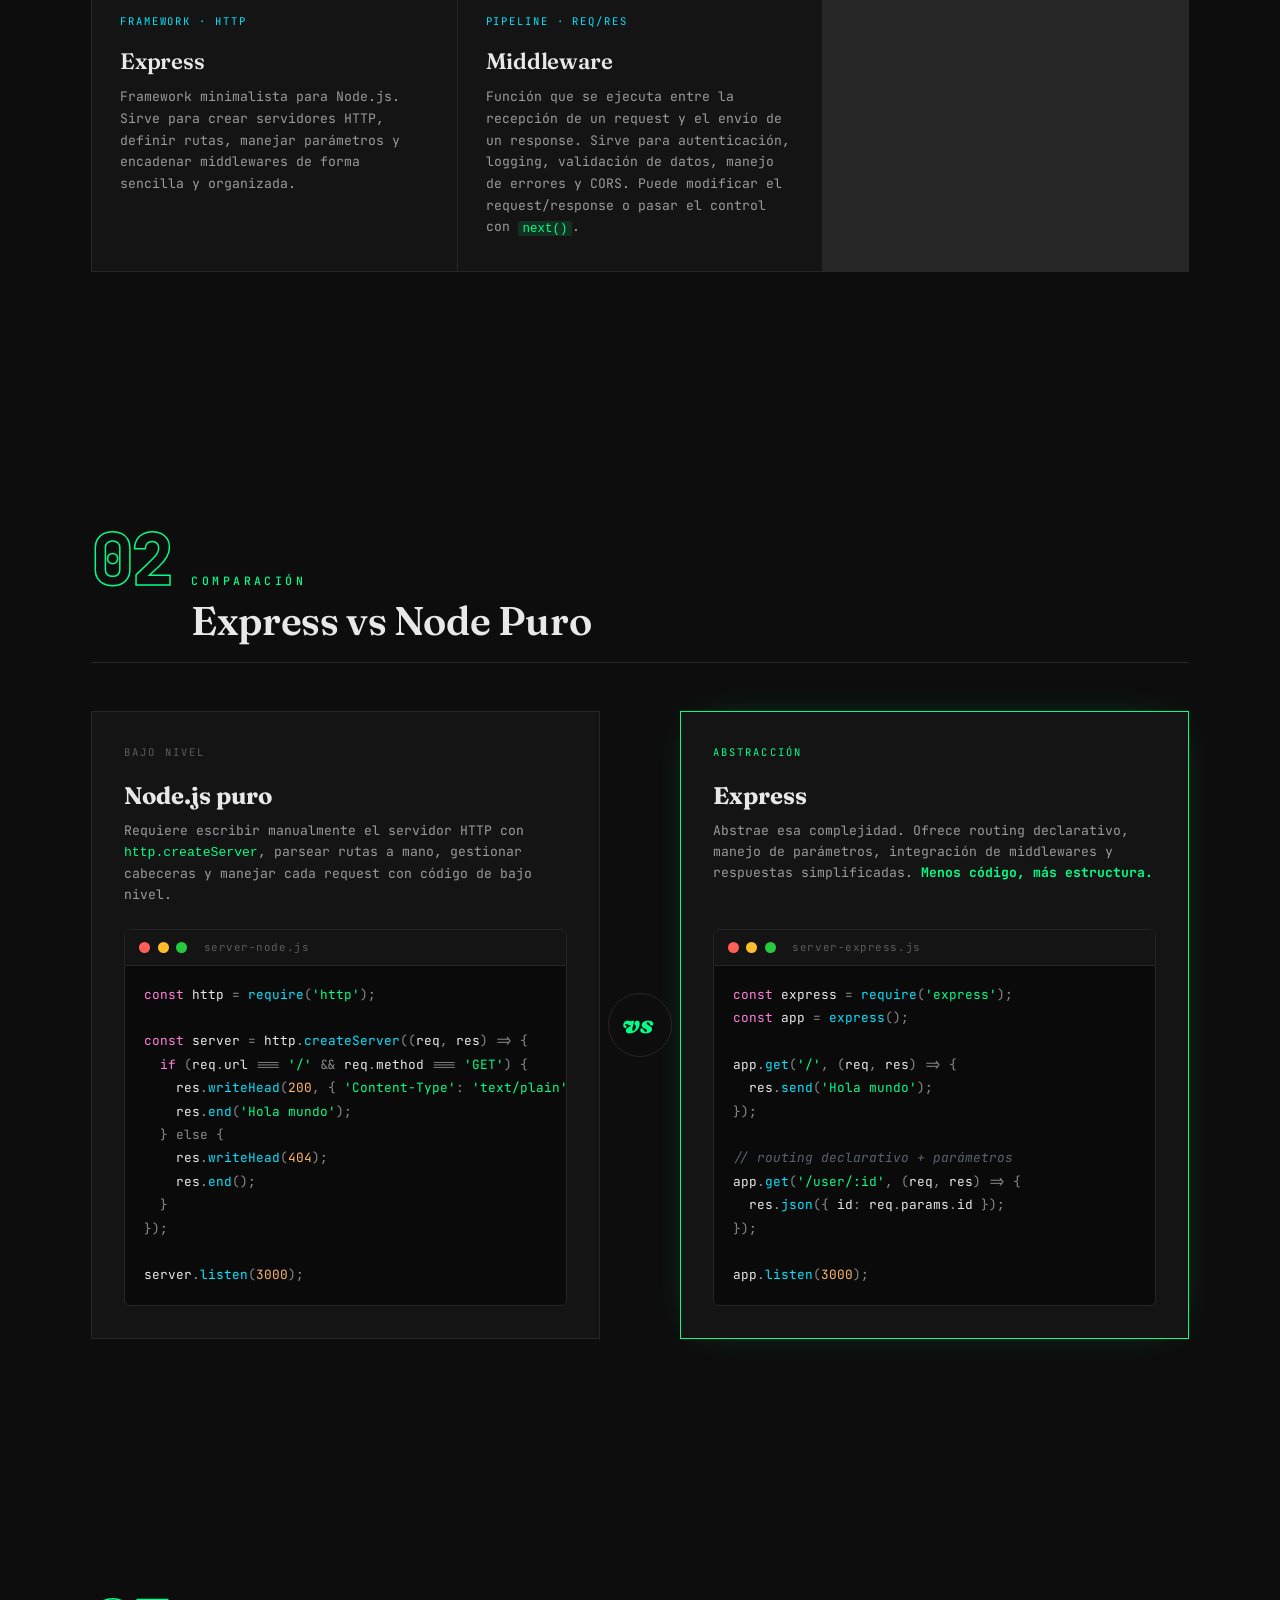
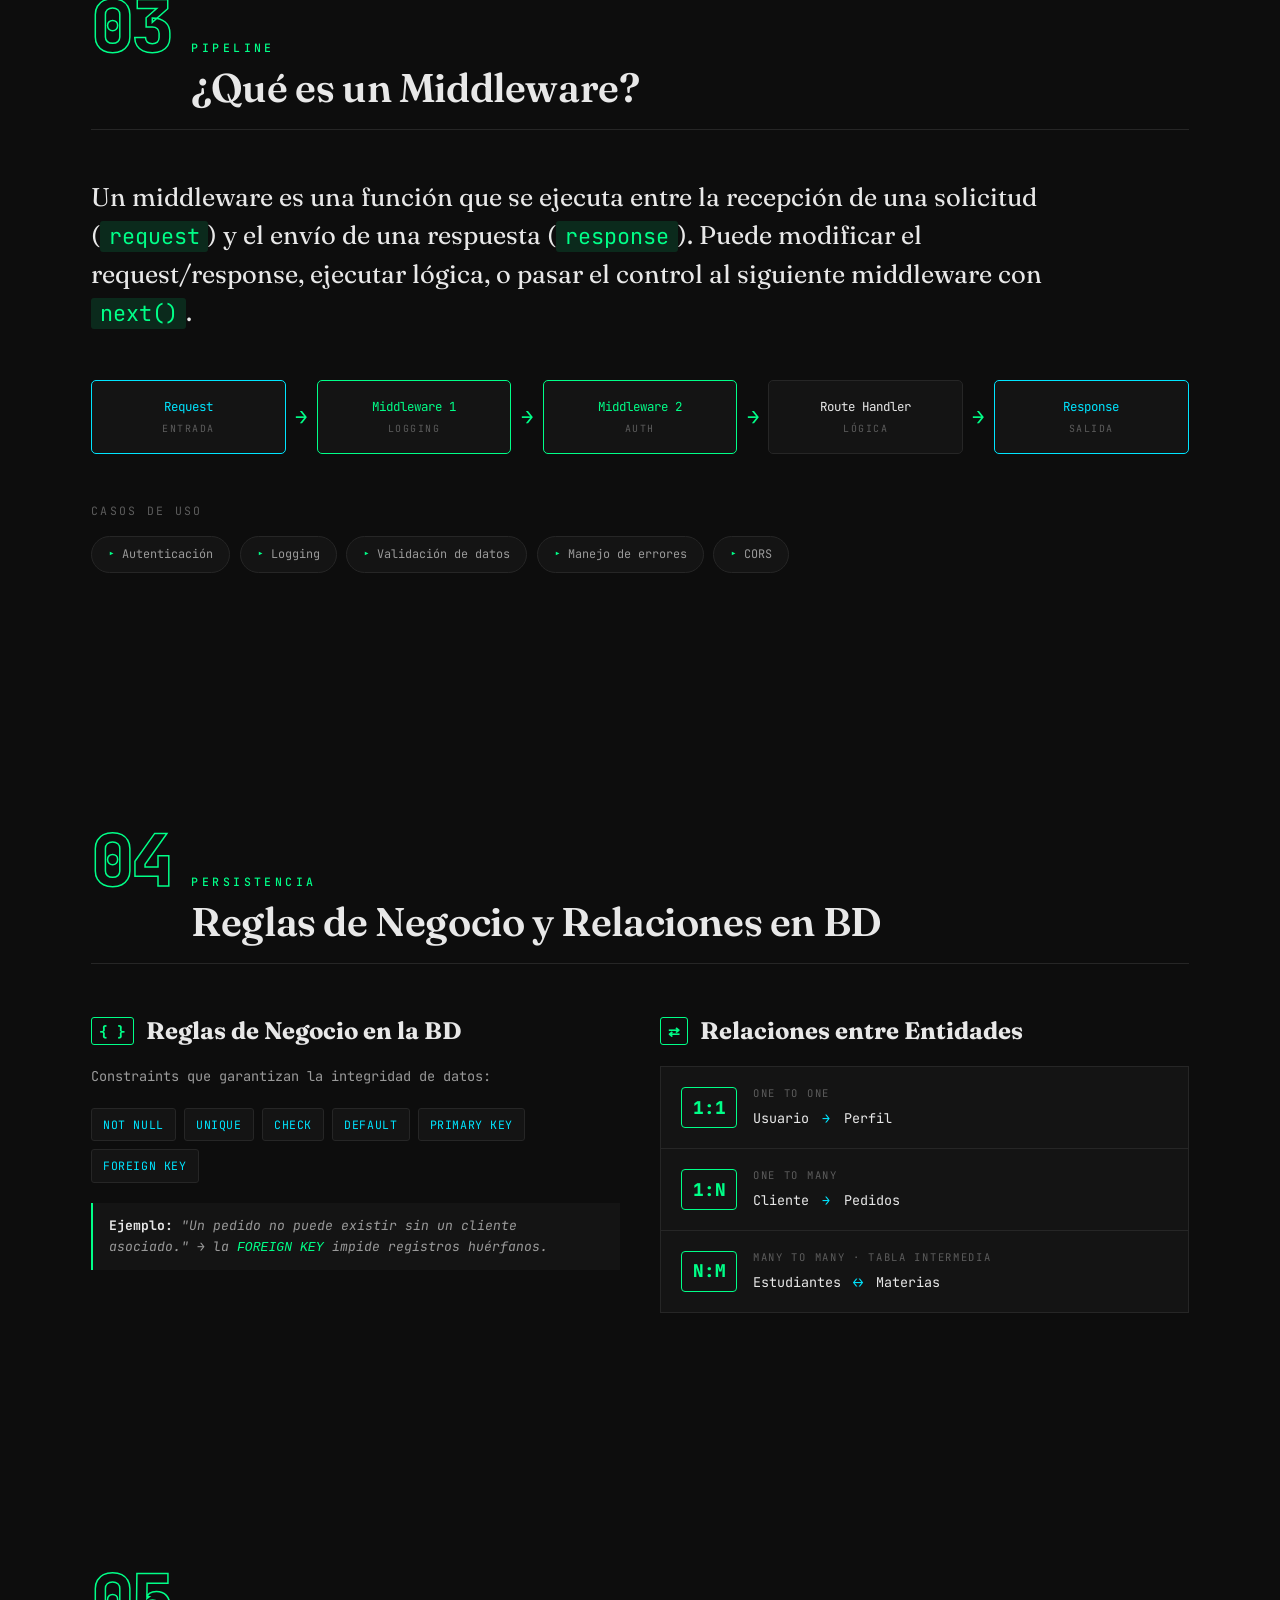
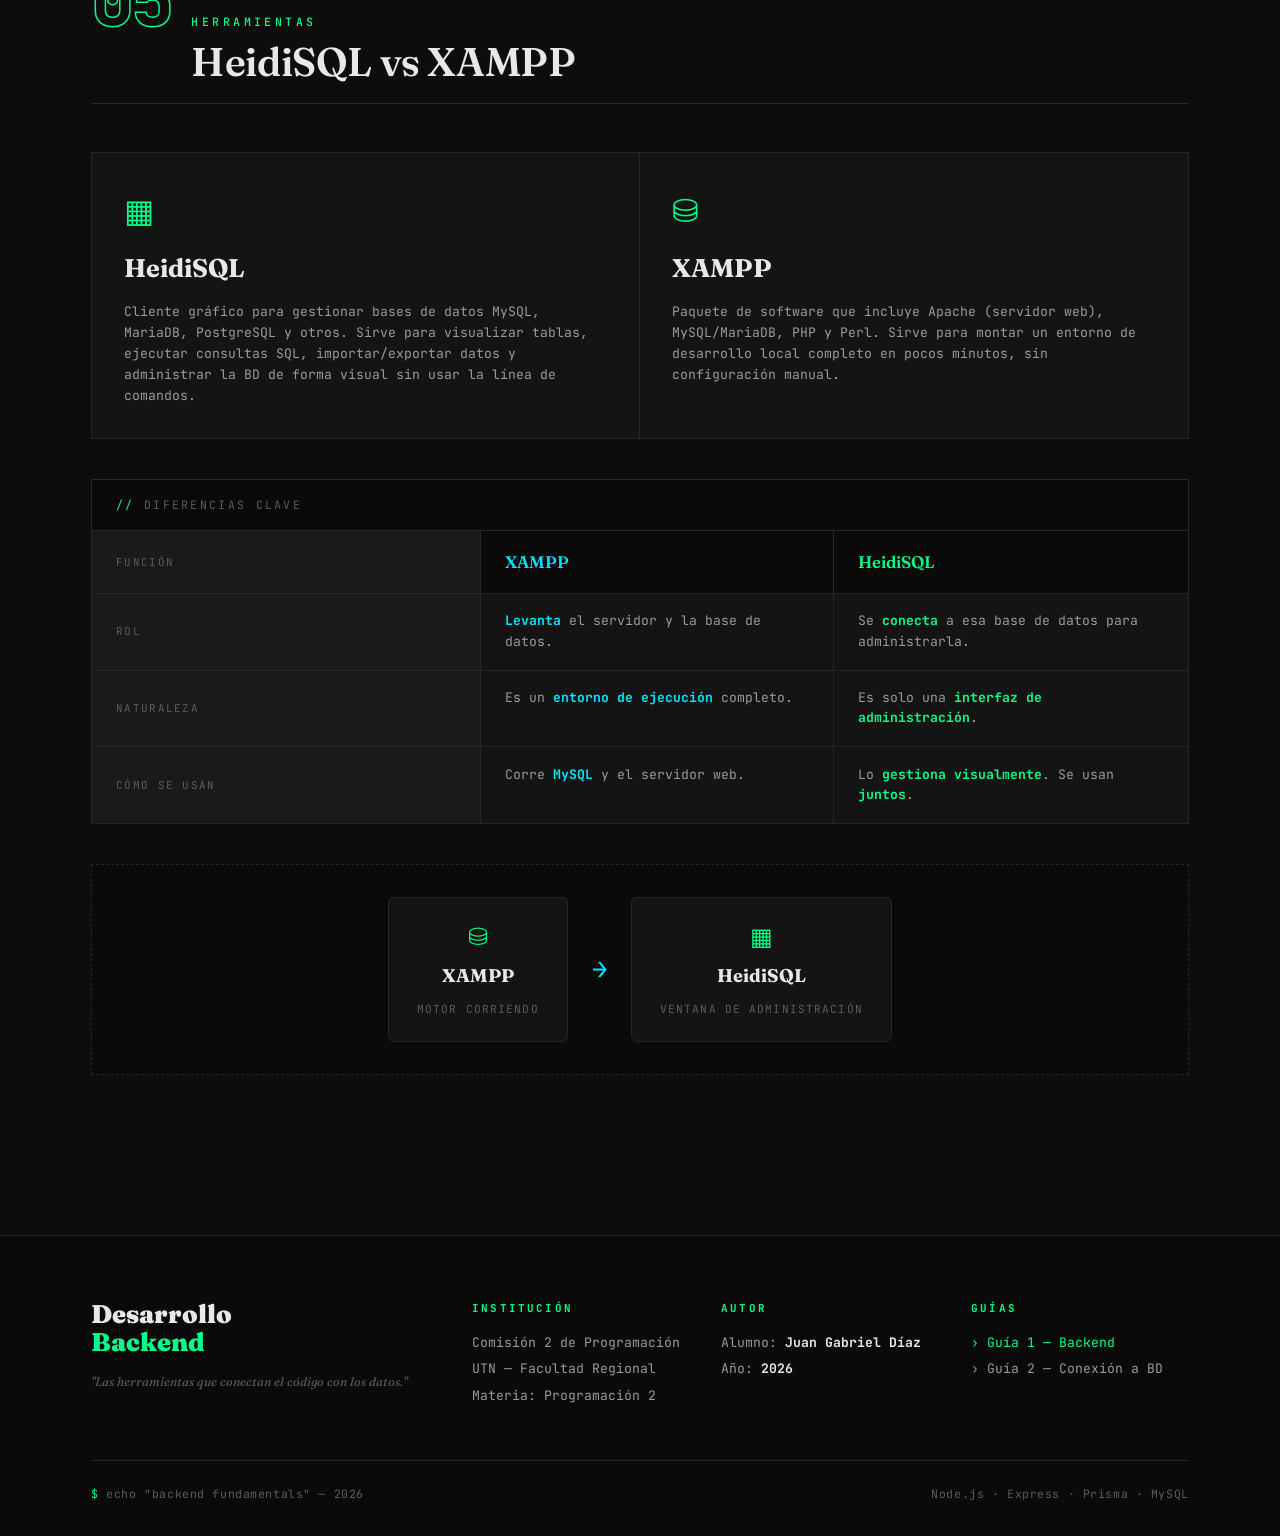
==== commit c95fe8bc: "Agregar Guia 2 (Conexion a Bases de Datos) como pagina separada - Nueva guia-2.html con 3 secciones " ====
--- a/index.html
+++ b/index.html
@@ -32,19 +32,26 @@
 <!-- NAV -->
 <nav>
   <div class="nav-inner">
-    <div class="brand">~/backend<b>.dev</b><span class="cursor" style="height:0.9em;width:0.5em;vertical-align:middle;"></span></div>
-    <ul class="nav-links">
-      <li><a href="#definiciones"><span class="n">01</span>Definiciones</a></li>
-      <li><a href="#versus"><span class="n">02</span>Express vs Node</a></li>
-      <li><a href="#middleware"><span class="n">03</span>Middleware</a></li>
-      <li><a href="#bd"><span class="n">04</span>Base de Datos</a></li>
-      <li><a href="#tools"><span class="n">05</span>Heidi vs XAMPP</a></li>
-    </ul>
+    <a class="brand" href="index.html">~/backend<b>.dev</b><span class="cursor" style="height:0.9em;width:0.5em;vertical-align:middle;"></span></a>
+    <div class="nav-right">
+      <ul class="nav-links">
+        <li><a href="#definiciones"><span class="n">01</span>Definiciones</a></li>
+        <li><a href="#versus"><span class="n">02</span>Express vs Node</a></li>
+        <li><a href="#middleware"><span class="n">03</span>Middleware</a></li>
+        <li><a href="#bd"><span class="n">04</span>Base de Datos</a></li>
+        <li><a href="#tools"><span class="n">05</span>Heidi vs XAMPP</a></li>
+      </ul>
+      <div class="guide-switch">
+        <a href="index.html" class="active">Guía 1</a>
+        <a href="guia-2.html">Guía 2</a>
+      </div>
+    </div>
   </div>
 </nav>
 
 <!-- HERO -->
 <header class="hero wrap">
+  <div class="hero-guide reveal">Guía 1 · de 2</div>
   <div class="hero-tag reveal"><span class="dot"></span> Universidad · Programación · Backend</div>
   <h1 class="reveal d1">Fundamentos del Desarrollo <span class="accent">Backend</span><span class="cursor"></span></h1>
   <p class="hero-sub reveal d2">
@@ -356,6 +363,11 @@
         <p>Alumno: <b>Juan Gabriel Díaz</b></p>
         <p>Año: <b>2026</b></p>
       </div>
+      <div class="foot-col reveal d3">
+        <h4>Guías</h4>
+        <p><a href="index.html" style="color:var(--accent);">› Guía 1 — Backend</a></p>
+        <p><a href="guia-2.html" style="color:var(--text-dim);">› Guía 2 — Conexión a BD</a></p>
+      </div>
     </div>
     <div class="foot-bottom">
       <span><span class="accent">$</span> echo "backend fundamentals" — 2026</span>
--- a/css/styles.css
+++ b/css/styles.css
@@ -632,10 +632,12 @@
 }
 .foot-grid {
   display: grid;
-  grid-template-columns: 1.4fr 1fr 1fr;
+  grid-template-columns: 1.6fr 1fr 1fr 1fr;
   gap: 2rem;
   align-items: start;
 }
+.foot-col a { transition: color .2s; }
+.foot-col a:hover { color: var(--accent) !important; }
 .foot-brand {
   font-family: var(--serif);
   font-weight: 900;
@@ -660,6 +662,240 @@
 }
 .foot-bottom .accent { color: var(--accent); }
 
+/* ===========================================================
+   Componentes compartidos / Guía 2
+   =========================================================== */
+
+/* ---------- Switcher de guías (nav) ---------- */
+.brand { text-decoration: none; }
+.nav-right { display: flex; align-items: center; gap: 1rem; min-width: 0; }
+.guide-switch {
+  display: flex;
+  flex: 0 0 auto;
+  border: 1px solid var(--border);
+  border-radius: 6px;
+  overflow: hidden;
+}
+.guide-switch a {
+  font-size: 0.7rem;
+  text-transform: uppercase;
+  letter-spacing: 0.1em;
+  font-weight: 600;
+  padding: 0.42rem 0.8rem;
+  color: var(--text-dim);
+  transition: color .2s, background .2s;
+  white-space: nowrap;
+}
+.guide-switch a + a { border-left: 1px solid var(--border); }
+.guide-switch a:hover { color: var(--accent); background: var(--bg-elev); }
+.guide-switch a.active { background: var(--accent); color: #000; font-weight: 800; }
+
+/* ---------- Badge de guía (hero) ---------- */
+.hero-guide {
+  display: inline-flex;
+  align-items: center;
+  gap: 0.55rem;
+  align-self: flex-start;
+  font-family: var(--mono);
+  font-size: 0.7rem;
+  font-weight: 700;
+  text-transform: uppercase;
+  letter-spacing: 0.22em;
+  color: var(--accent);
+  border: 1px solid var(--accent);
+  border-radius: 50px;
+  padding: 0.4rem 0.95rem;
+  margin-bottom: 1.5rem;
+}
+.hero-guide::before {
+  content: "";
+  width: 7px; height: 7px; border-radius: 50%;
+  background: var(--accent);
+  box-shadow: 0 0 10px var(--accent-glow);
+}
+
+/* ---------- Callout de consigna del profesor ---------- */
+.prof-q {
+  border: 1px solid var(--border);
+  border-left: 3px solid var(--accent);
+  background: var(--bg-elev);
+  border-radius: 0 6px 6px 0;
+  padding: 1.25rem 1.5rem;
+  margin-bottom: 2.5rem;
+}
+.prof-q .q-label {
+  display: block;
+  font-family: var(--mono);
+  font-size: 0.65rem;
+  text-transform: uppercase;
+  letter-spacing: 0.22em;
+  color: var(--accent);
+  margin-bottom: 0.5rem;
+}
+.prof-q p {
+  font-family: var(--serif);
+  font-style: italic;
+  font-size: clamp(1rem, 2.2vw, 1.25rem);
+  line-height: 1.45;
+  color: var(--text);
+}
+
+/* ---------- Tarjetas de lenguajes / tecnologías (con color de marca) ---------- */
+.lang-grid {
+  display: grid;
+  grid-template-columns: repeat(auto-fill, minmax(250px, 1fr));
+  gap: 1px;
+  background: var(--border);
+  border: 1px solid var(--border);
+}
+.lang-card {
+  --c: var(--accent);
+  background: var(--bg-elev);
+  padding: 1.75rem 1.6rem;
+  position: relative;
+  transition: background .25s;
+  overflow: hidden;
+}
+.lang-card::before {
+  content: "";
+  position: absolute;
+  top: 0; left: 0;
+  width: 100%; height: 3px;
+  background: var(--c);
+  opacity: 0.85;
+}
+.lang-card:hover { background: var(--bg-elev-2); }
+.lang-badge {
+  width: 48px; height: 48px;
+  display: flex; align-items: center; justify-content: center;
+  border: 1.5px solid var(--c);
+  border-radius: 9px;
+  color: var(--c);
+  font-family: var(--mono);
+  font-weight: 800;
+  font-size: 1.05rem;
+  margin-bottom: 1rem;
+  background: color-mix(in srgb, var(--c) 12%, transparent);
+}
+.lang-card h3 {
+  font-family: var(--serif);
+  font-weight: 600;
+  font-size: 1.35rem;
+  margin-bottom: 0.3rem;
+}
+.lang-card .conn {
+  display: block;
+  font-family: var(--mono);
+  font-size: 0.66rem;
+  text-transform: uppercase;
+  letter-spacing: 0.13em;
+  color: var(--c);
+  margin-bottom: 0.85rem;
+}
+.lang-card p { font-size: 0.81rem; color: var(--text-dim); line-height: 1.6; }
+.lang-card p code {
+  background: var(--accent-dim);
+  color: var(--accent);
+  padding: 0.05em 0.4em;
+  border-radius: 3px;
+  font-size: 0.95em;
+}
+
+/* ---------- Bloque "no se conectan" (HTML/CSS/HTTP) ---------- */
+.no-conn {
+  margin-top: 2.5rem;
+  border: 1px dashed #ff5f56;
+  border-radius: 8px;
+  background: rgba(255, 95, 86, 0.05);
+  padding: 1.75rem;
+}
+.no-conn .nc-head {
+  display: flex;
+  align-items: center;
+  gap: 0.6rem;
+  font-family: var(--mono);
+  font-size: 0.72rem;
+  text-transform: uppercase;
+  letter-spacing: 0.18em;
+  color: #ff7a72;
+  margin-bottom: 1.25rem;
+}
+.no-conn .nc-head::before { content: "✕"; font-size: 0.9rem; }
+.no-conn-grid {
+  display: grid;
+  grid-template-columns: repeat(auto-fill, minmax(220px, 1fr));
+  gap: 1.25rem;
+}
+.nc-item {
+  --c: #ff7a72;
+}
+.nc-item .lang-badge {
+  border-color: var(--c);
+  color: var(--c);
+  background: color-mix(in srgb, var(--c) 12%, transparent);
+}
+.nc-item h3 { font-family: var(--serif); font-size: 1.2rem; margin-bottom: 0.15rem; }
+.nc-item .role {
+  font-family: var(--mono);
+  font-size: 0.64rem;
+  text-transform: uppercase;
+  letter-spacing: 0.13em;
+  color: var(--c);
+  display: block;
+  margin-bottom: 0.6rem;
+}
+.nc-item p { font-size: 0.8rem; color: var(--text-dim); line-height: 1.6; }
+
+/* ---------- Diagrama de capas (Sección 1, Guía 2) ---------- */
+.layers {
+  display: flex;
+  flex-wrap: wrap;
+  align-items: stretch;
+  gap: 0;
+  margin: 2.5rem 0 0;
+  border: 1px solid var(--border);
+  border-radius: 8px;
+  overflow: hidden;
+}
+.layer {
+  flex: 1;
+  min-width: 150px;
+  padding: 1.25rem 1rem;
+  text-align: center;
+  background: var(--bg-elev);
+  border-right: 1px solid var(--border);
+}
+.layer:last-child { border-right: none; }
+.layer b { display: block; font-family: var(--serif); font-size: 1rem; color: var(--text); margin-bottom: 0.25rem; }
+.layer small { font-size: 0.68rem; color: var(--text-faint); line-height: 1.4; display: block; }
+.layer.data { background: var(--bg-elev-2); }
+.layer.data b { color: var(--accent); }
+.layer .lyr-tag { font-family: var(--mono); font-size: 0.6rem; text-transform: uppercase; letter-spacing: 0.15em; color: var(--accent-2); display: block; margin-bottom: 0.5rem; }
+
+/* ---------- Tabla "qué es / cómo se conecta" (Sección 2) ---------- */
+.tech-cat {
+  font-family: var(--mono);
+  font-size: 0.7rem;
+  text-transform: uppercase;
+  letter-spacing: 0.2em;
+  color: var(--accent);
+  margin: 2.75rem 0 1rem;
+  display: flex;
+  align-items: center;
+  gap: 0.75rem;
+}
+.tech-cat::after { content: ""; flex: 1; height: 1px; background: var(--border); }
+.tech-cat:first-of-type { margin-top: 0; }
+
+/* ---------- Grilla de bloques de código (Sección 3) ---------- */
+.code-grid {
+  display: grid;
+  grid-template-columns: 1fr 1fr;
+  gap: 1.5rem;
+  align-items: start;
+}
+.code-grid .vs-col h3 { color: var(--c, var(--accent)); }
+
 /* ---------- Scroll reveal ---------- */
 .reveal {
   opacity: 0;
@@ -682,11 +918,22 @@
 /* ---------- Responsive ---------- */
 @media (max-width: 860px) {
   .versus { grid-template-columns: 1fr; }
+  .code-grid { grid-template-columns: 1fr; }
   .vs-badge { padding: 1.25rem; }
   .vs-badge span { transform: rotate(90deg); }
   .grid-2 { grid-template-columns: 1fr; }
   .tool-grid { grid-template-columns: 1fr; }
-  .foot-grid { grid-template-columns: 1fr; gap: 2.5rem; }
+  .foot-grid { grid-template-columns: 1fr 1fr; gap: 2rem; }
+}
+@media (max-width: 520px) {
+  .foot-grid { grid-template-columns: 1fr; gap: 2.25rem; }
+}
+@media (max-width: 760px) {
+  /* en pantallas chicas dejamos visible solo el switcher de guías */
+  .nav-links { display: none; }
+  .layers { flex-direction: column; }
+  .layer { border-right: none; border-bottom: 1px solid var(--border); }
+  .layer:last-child { border-bottom: none; }
 }
 @media (max-width: 720px) {
   /* criterion becomes a full-width subheader, XAMPP/HeidiSQL stay side by side */
@@ -721,6 +968,7 @@
     align-items: center;
     text-align: center;
   }
+  .hero-guide { align-self: center; }
   .hero-tag { justify-content: center; letter-spacing: 0.25em; }
   .hero h1 { max-width: 100%; margin-inline: auto; }
   .hero-sub { margin-inline: auto; }
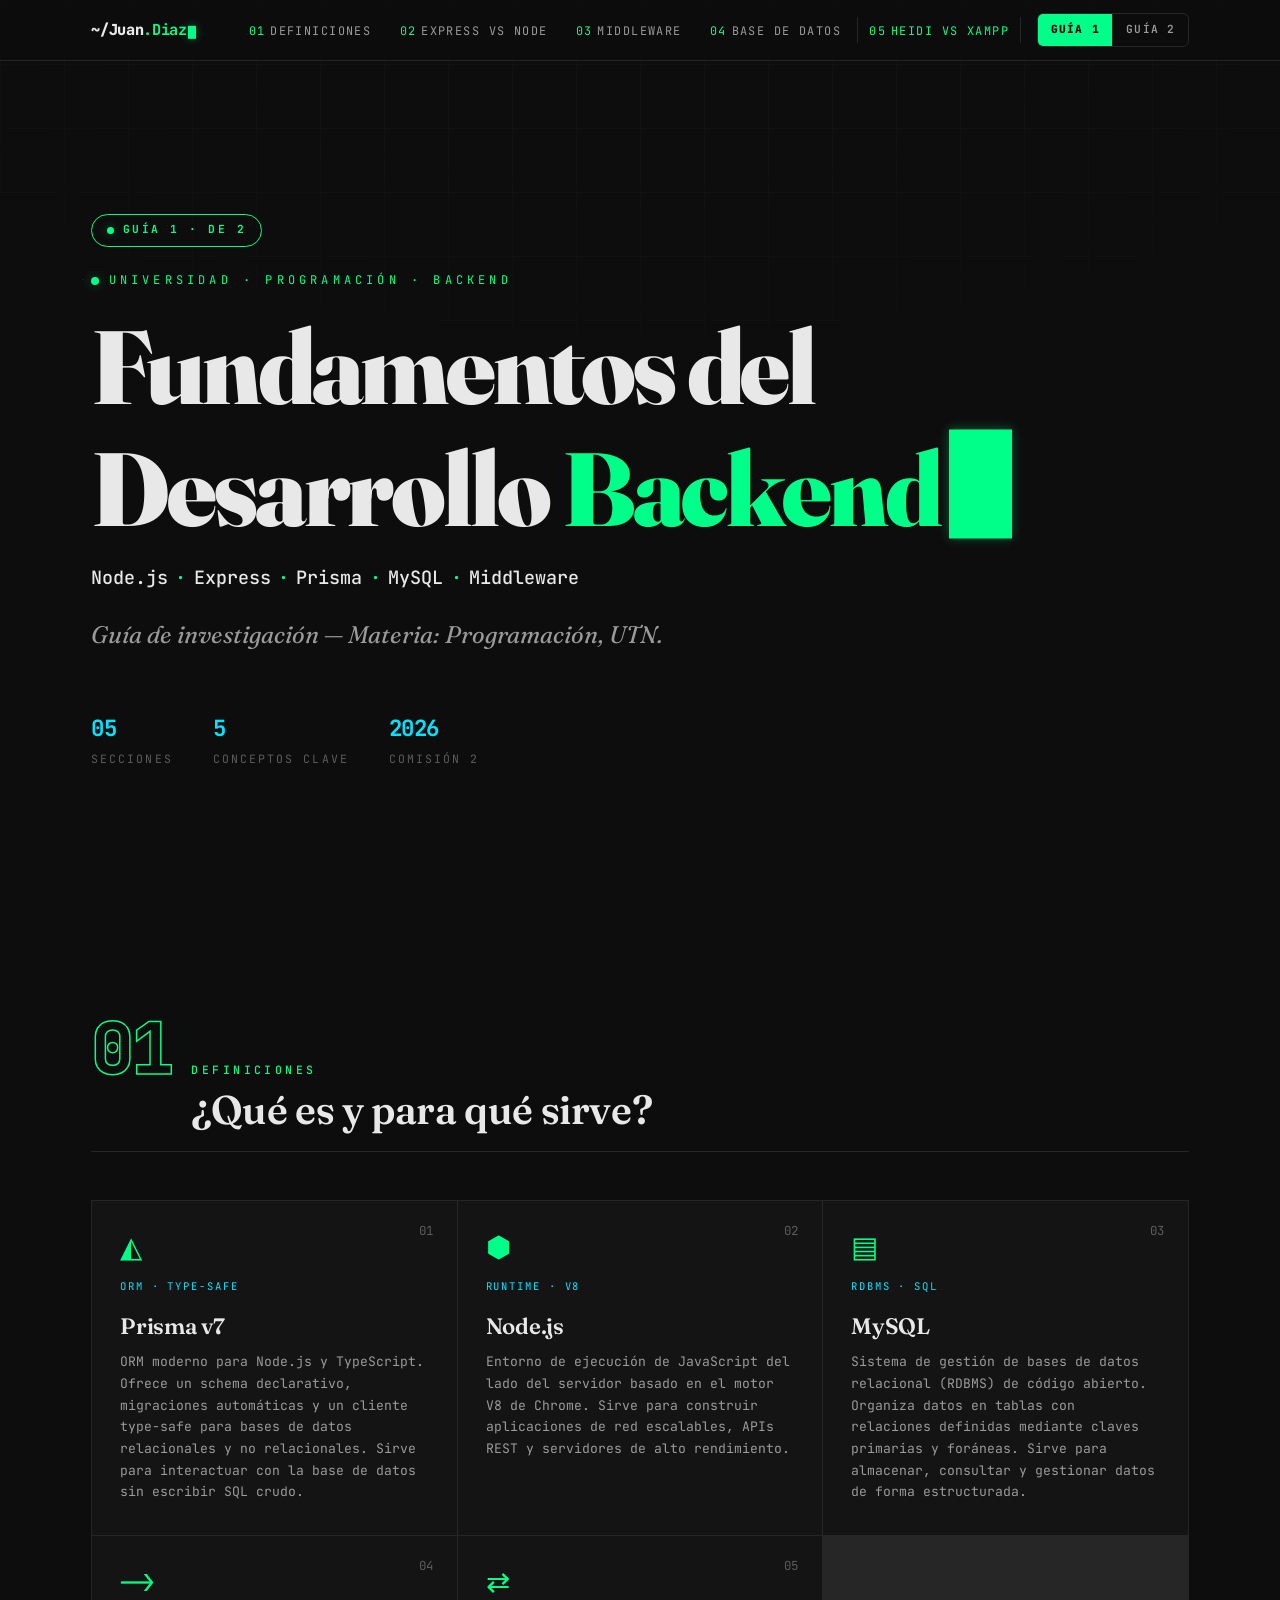
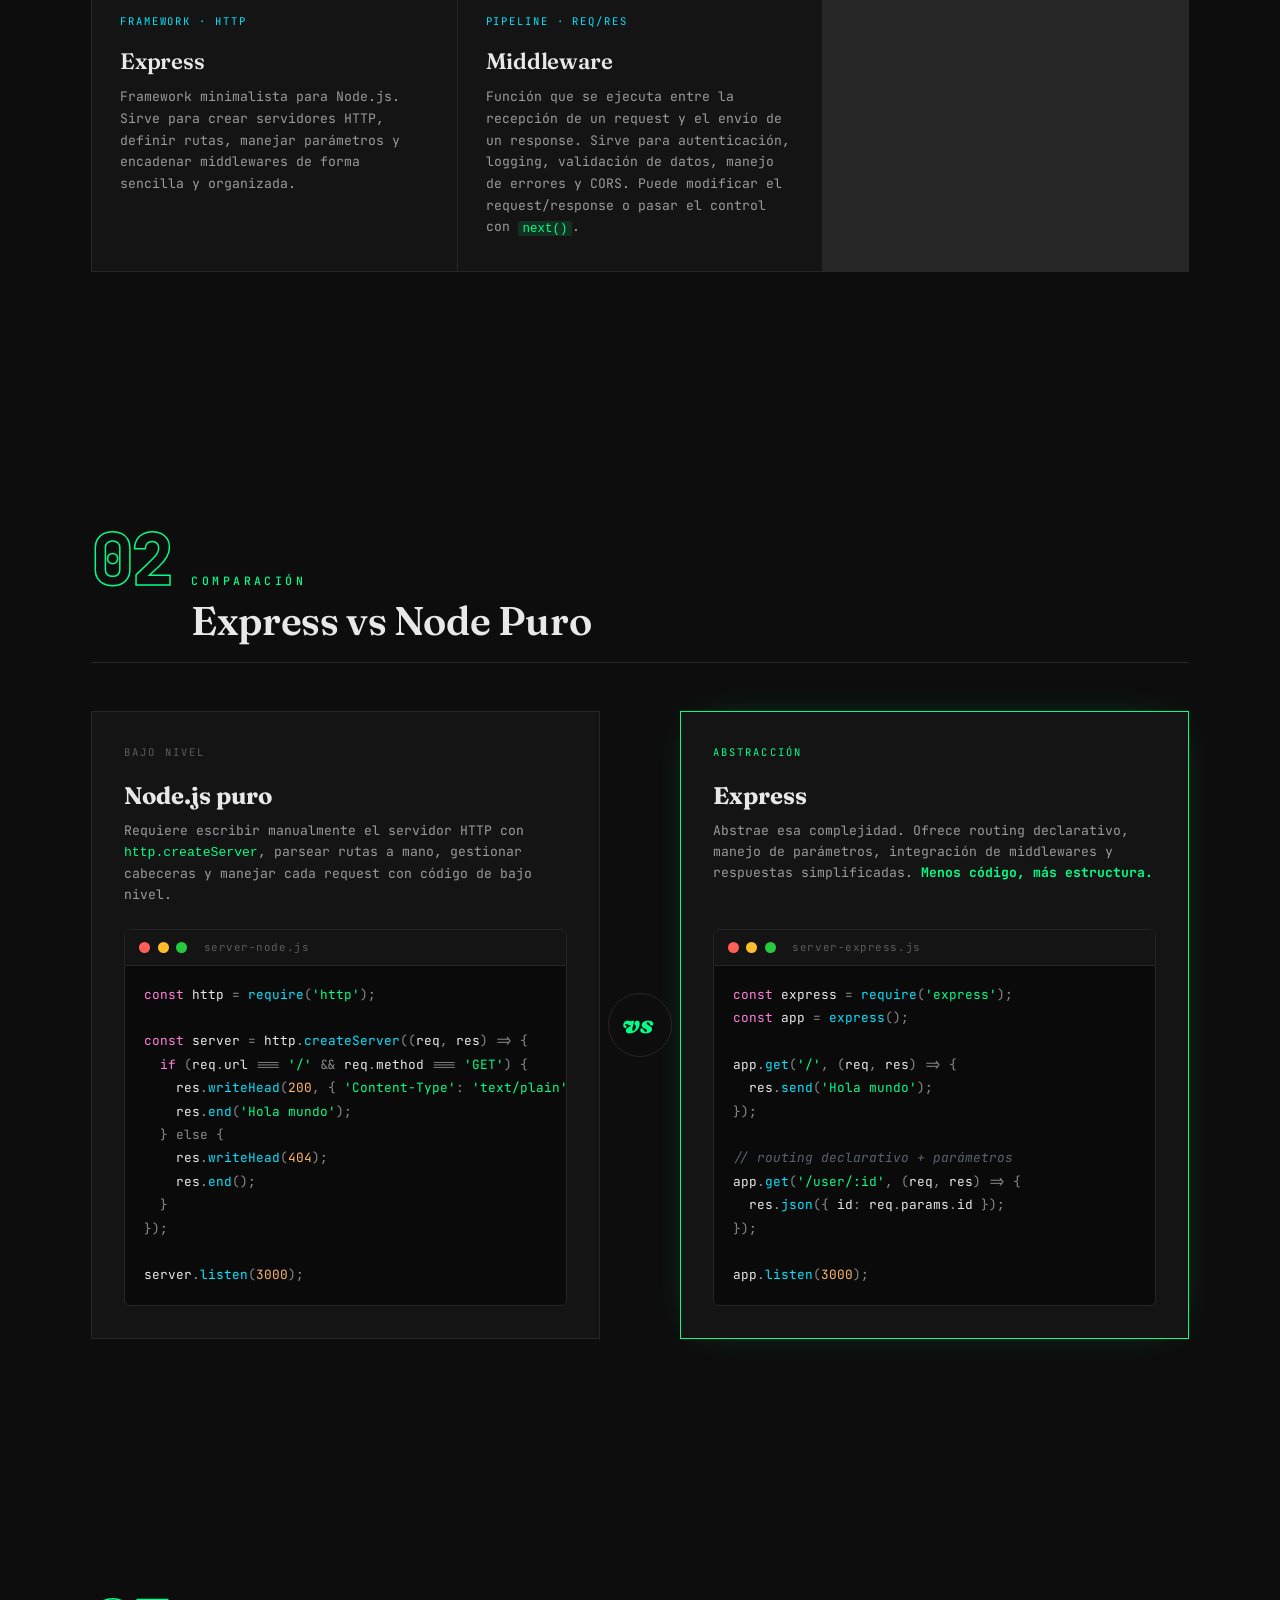
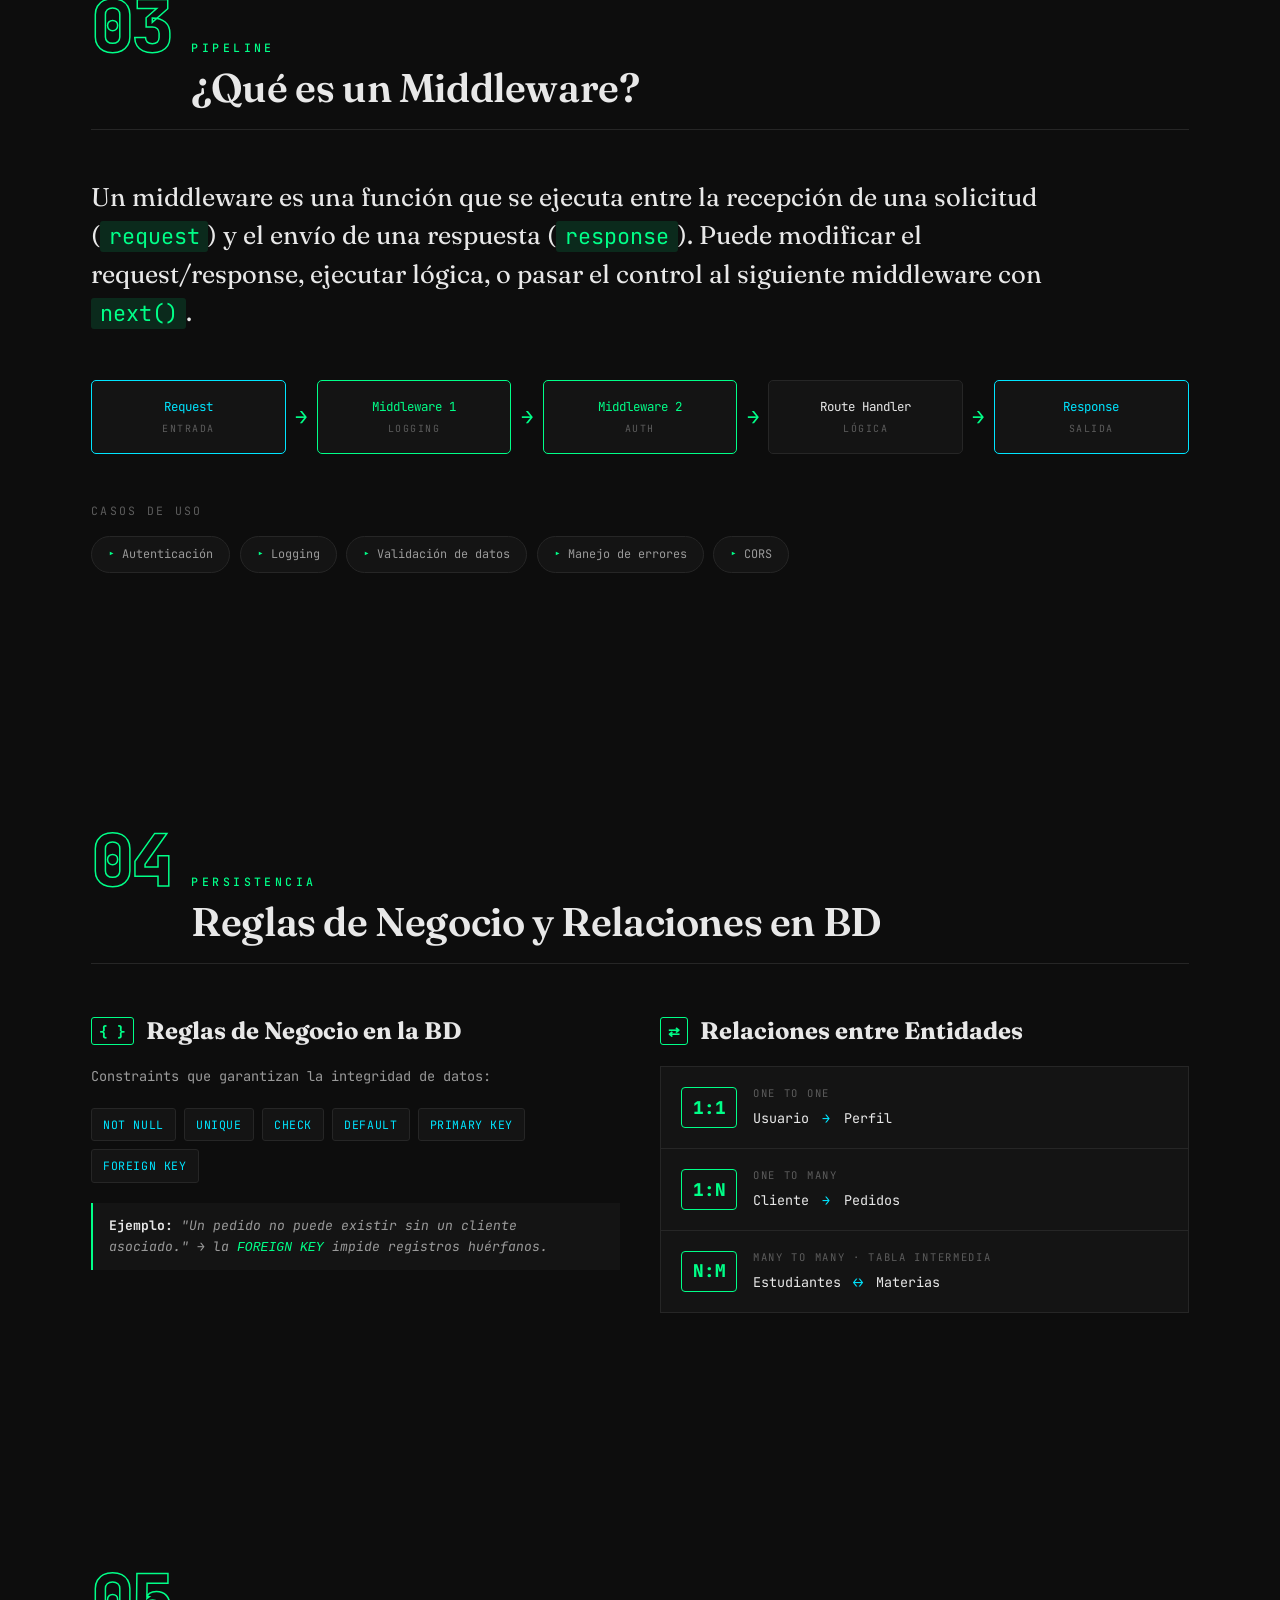
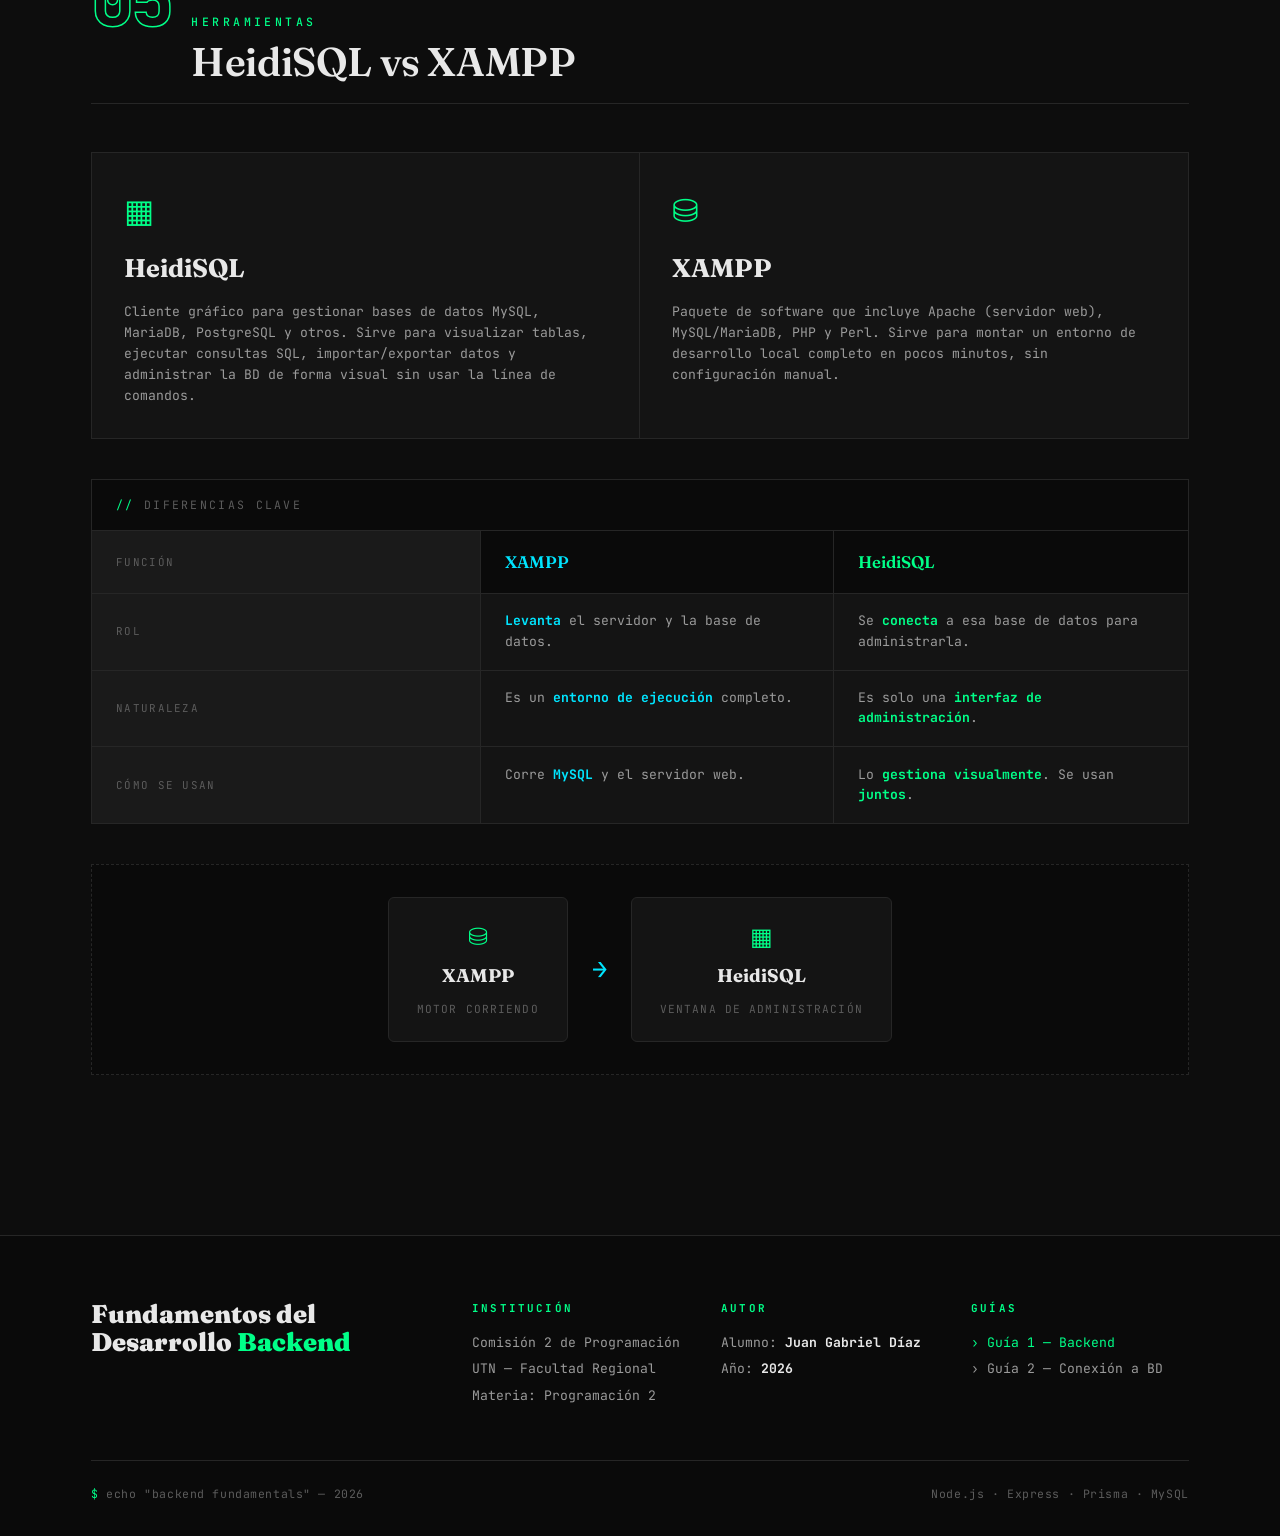
==== commit a642305e: "Ajustes de texto: marca Juan.Diaz, footers limpios y taglines" ====
--- a/index.html
+++ b/index.html
@@ -13,7 +13,7 @@
 <meta property="og:type" content="website">
 <meta property="og:title" content="Fundamentos del Desarrollo Backend">
 <meta property="og:description" content="Node.js · Express · Prisma · MySQL · Middleware — Las herramientas que conectan el código con los datos. Proyecto de Programación, UTN.">
-<meta property="og:url" content="https://juandiaz26.github.io/backend-fundamentals/">
+<meta property="og:url" content="https://juandiaz26.github.io/guias-programacion-utn/">
 <meta property="og:site_name" content="Fundamentos del Desarrollo Backend">
 <meta property="og:locale" content="es_AR">
 
@@ -32,7 +32,7 @@
 <!-- NAV -->
 <nav>
   <div class="nav-inner">
-    <a class="brand" href="index.html">~/backend<b>.dev</b><span class="cursor" style="height:0.9em;width:0.5em;vertical-align:middle;"></span></a>
+    <a class="brand" href="index.html">~/Juan<b>.Diaz</b><span class="cursor" style="height:0.9em;width:0.5em;vertical-align:middle;"></span></a>
     <div class="nav-right">
       <ul class="nav-links">
         <li><a href="#definiciones"><span class="n">01</span>Definiciones</a></li>
@@ -57,7 +57,7 @@
   <p class="hero-sub reveal d2">
     Node.js<span class="sep">·</span>Express<span class="sep">·</span>Prisma<span class="sep">·</span>MySQL<span class="sep">·</span>Middleware
   </p>
-  <p class="hero-tagline reveal d3">Guía de investigación — Materia Programación, UTN.</p>
+  <p class="hero-tagline reveal d3">Guía de investigación — Materia: Programación, UTN.</p>
   <div class="hero-meta reveal d4">
     <span><b>05</b>secciones</span>
     <span><b>5</b>conceptos clave</span>
@@ -349,8 +349,7 @@
   <div class="wrap">
     <div class="foot-grid">
       <div class="reveal">
-        <div class="foot-brand">Desarrollo<br><span class="accent">Backend</span></div>
-        <p style="font-size:0.78rem;color:var(--text-faint);margin-top:1rem;font-style:italic;font-family:var(--serif);">"Las herramientas que conectan el código con los datos."</p>
+        <div class="foot-brand">Fundamentos del Desarrollo <span class="accent">Backend</span></div>
       </div>
       <div class="foot-col reveal d1">
         <h4>Institución</h4>
